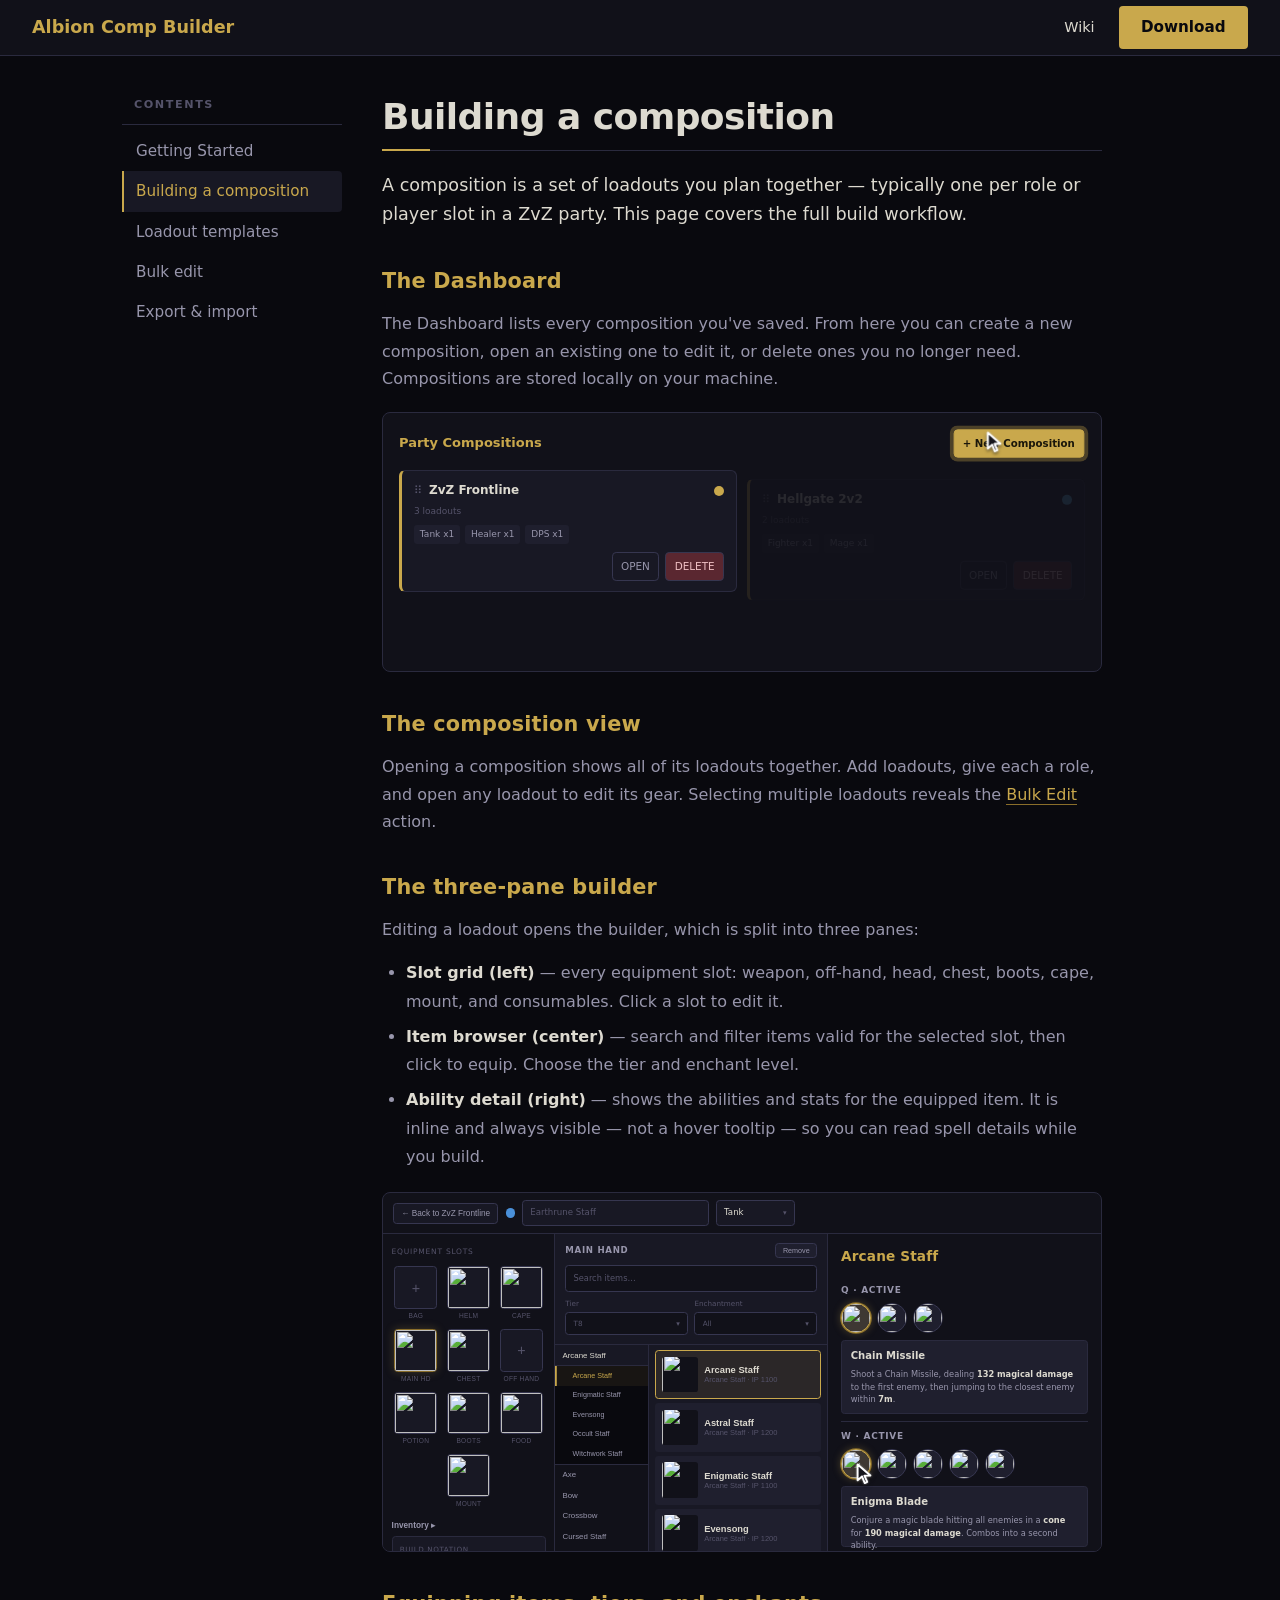
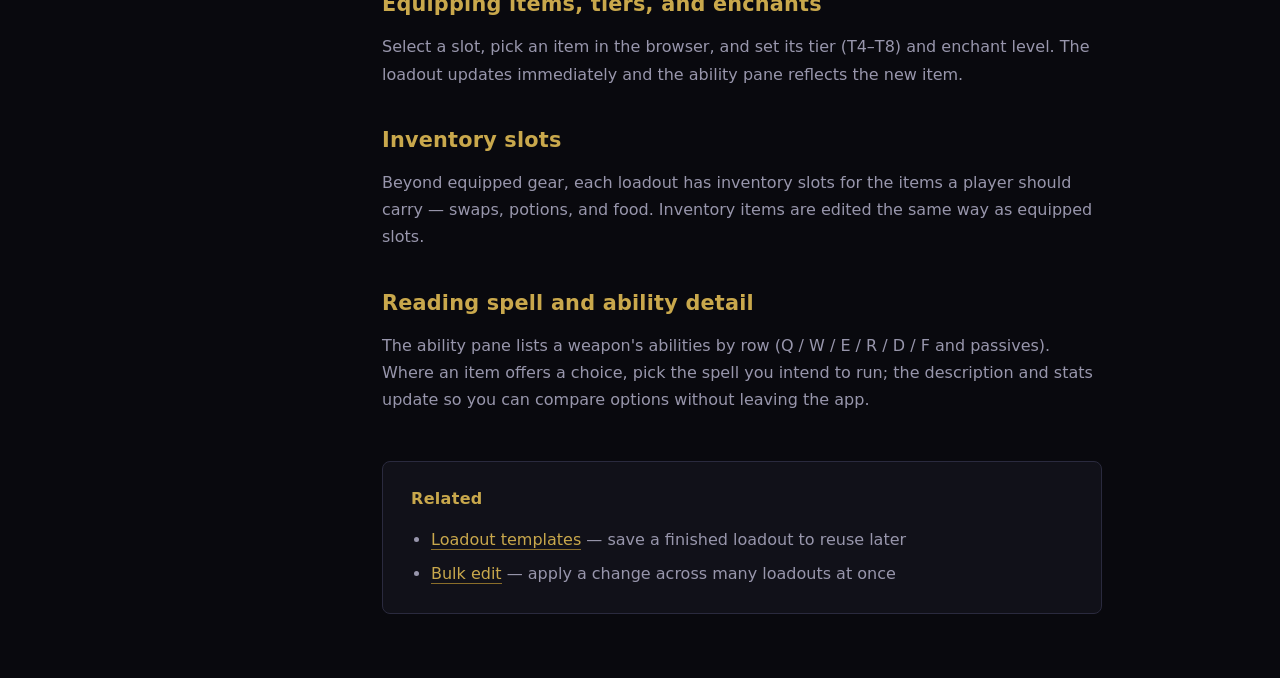
==== wiki/building-a-composition/index.html @ 12b5d6b6 "feat(scenes): migrate dashboard scene to GSAP timeline Replaces the three CSS keyframe animations (s" ====
<!DOCTYPE html>
<html lang="en">
<head>
  <meta charset="UTF-8">
  <meta name="viewport" content="width=device-width, initial-scale=1.0">
  <title>Building a composition — Albion Comp Builder Wiki</title>
  <meta name="description" content="How to build a composition in Albion Comp Builder: the Dashboard, the three-pane loadout builder, slots, the item browser, inventory, and ability detail.">
  <link rel="stylesheet" href="../../assets/css/styles.css">
  <link rel="stylesheet" href="../../assets/css/scenes.css">
  <script>document.documentElement.classList.add('js')</script>
</head>
<body>

  <nav>
    <a href="../../" class="nav-brand">Albion Comp Builder</a>
    <div class="nav-links">
      <a href="../getting-started/" class="nav-wiki-link">Wiki</a>
      <a href="../../#install" class="btn btn-gold">Download</a>
    </div>
  </nav>

  <div class="wiki-body">
    <details class="wiki-sidebar-wrap" open>
      <summary>Wiki contents</summary>
      <nav id="wiki-sidebar" aria-label="Wiki navigation"></nav>
    </details>

    <main class="wiki-content">
      <h1>Building a composition</h1>
      <p>A composition is a set of loadouts you plan together — typically one per role or player slot in a ZvZ party. This page covers the full build workflow.</p>

      <h2>The Dashboard</h2>
      <p>The Dashboard lists every composition you've saved. From here you can create a new composition, open an existing one to edit it, or delete ones you no longer need. Compositions are stored locally on your machine.</p>
      <figure class="demo scene scene--dashboard" data-scene="dashboard" role="img" aria-label="Animated demo: the Party Compositions dashboard, pulsing the New Composition button as a new composition card appears.">
        <div class="scene-stage">
          <div class="sd-head"><span class="sd-title">Party Compositions</span><span class="sc-btn sc-btn--gold sd-new">+ New Composition</span></div>
          <div class="sd-grid">
            <div class="sc-card sd-card">
              <div class="sd-row1"><span class="sd-handle">⠿</span><span class="sd-name">ZvZ Frontline</span><span class="sc-dot sd-cdot"></span></div>
              <div class="sd-sub">3 loadouts</div>
              <div class="sd-chips"><span class="sc-chip">Tank x1</span><span class="sc-chip">Healer x1</span><span class="sc-chip">DPS x1</span></div>
              <div class="sd-actions"><span class="sc-btn">OPEN</span><span class="sc-btn sd-del">DELETE</span></div>
            </div>
            <div class="sc-card sd-card sd-card--new">
              <div class="sd-row1"><span class="sd-handle">⠿</span><span class="sd-name">Hellgate 2v2</span><span class="sc-dot sd-cdot" style="background:#5aaee0"></span></div>
              <div class="sd-sub">2 loadouts</div>
              <div class="sd-chips"><span class="sc-chip">Fighter x1</span><span class="sc-chip">Mage x1</span></div>
              <div class="sd-actions"><span class="sc-btn">OPEN</span><span class="sc-btn sd-del">DELETE</span></div>
            </div>
          </div>
          <div class="sc-cursor"></div>
        </div>
      </figure>

      <h2>The composition view</h2>
      <p>Opening a composition shows all of its loadouts together. Add loadouts, give each a role, and open any loadout to edit its gear. Selecting multiple loadouts reveals the <a href="../bulk-edit/">Bulk Edit</a> action.</p>

      <h2>The three-pane builder</h2>
      <p>Editing a loadout opens the builder, which is split into three panes:</p>
      <ul>
        <li><strong>Slot grid (left)</strong> — every equipment slot: weapon, off-hand, head, chest, boots, cape, mount, and consumables. Click a slot to edit it.</li>
        <li><strong>Item browser (center)</strong> — search and filter items valid for the selected slot, then click to equip. Choose the tier and enchant level.</li>
        <li><strong>Ability detail (right)</strong> — shows the abilities and stats for the equipped item. It is inline and always visible — not a hover tooltip — so you can read spell details while you build.</li>
      </ul>
      <figure class="demo scene scene--builder" role="img" aria-label="Animated demo: the three-pane loadout builder — selecting the main-hand slot, picking the Arcane Staff from the item browser, and switching between its abilities to read each spell's details in the ability panel.">
              <div class="scene-stage">
                <header class="sb-bar">
                  <button class="sb-btn">← Back to ZvZ Frontline</button>
                  <span class="sb-roledot"></span>
                  <span class="sb-name">Earthrune Staff</span>
                  <span class="sb-role">Tank <span class="sb-caret">▾</span></span>
                </header>
                <div class="sb-panes">
                  <aside class="sb-equip">
                    <div class="sb-label">Equipment Slots</div>
                    <div class="sb-grid"><button class="sb-slot"><span class="sb-ic"><span class="sb-empty">+</span></span><span class="sb-sl">Bag</span></button><button class="sb-slot"><span class="sb-ic"><img src="https://render.albiononline.com/v1/item/T8_HEAD_LEATHER_SET3@0.png" alt="" loading="lazy"></span><span class="sb-sl">Helm</span></button><button class="sb-slot"><span class="sb-ic"><img src="https://render.albiononline.com/v1/item/T8_CAPEITEM_MORGANA@0.png" alt="" loading="lazy"></span><span class="sb-sl">Cape</span></button><button class="sb-slot sb-slot-main"><span class="sb-ic"><img class="sb-fill" src="https://render.albiononline.com/v1/item/T8_MAIN_ARCANESTAFF@0.png" alt="" loading="lazy"></span><span class="sb-sl">Main Hd</span></button><button class="sb-slot"><span class="sb-ic"><img src="https://render.albiononline.com/v1/item/T8_ARMOR_PLATE_KEEPER@0.png" alt="" loading="lazy"></span><span class="sb-sl">Chest</span></button><button class="sb-slot"><span class="sb-ic"><span class="sb-empty">+</span></span><span class="sb-sl">Off Hand</span></button><button class="sb-slot"><span class="sb-ic"><img src="https://render.albiononline.com/v1/item/T7_POTION_REVIVE@0.png" alt="" loading="lazy"></span><span class="sb-sl">Potion</span></button><button class="sb-slot"><span class="sb-ic"><img src="https://render.albiononline.com/v1/item/T8_SHOES_CLOTH_SET2@0.png" alt="" loading="lazy"></span><span class="sb-sl">Boots</span></button><button class="sb-slot"><span class="sb-ic"><img src="https://render.albiononline.com/v1/item/T8_MEAL_SANDWICH@1.png" alt="" loading="lazy"></span><span class="sb-sl">Food</span></button><button class="sb-slot"><span class="sb-ic"><img src="https://render.albiononline.com/v1/item/T8_MOUNT_ARMORED_HORSE@0.png" alt="" loading="lazy"></span><span class="sb-sl">Mount</span></button></div>
                    <button class="sb-inv">Inventory ▸</button>
                    <div class="sb-notation"><span>Build Notation</span><strong>Q1·W1·E1-P1</strong></div>
                    <div class="sb-fieldlabel">Notes</div>
                    <div class="sb-notes"></div>
                  </aside>
                  <section class="sb-browser">
                    <header class="sb-bhead">
                      <div class="sb-titlerow"><strong>Main Hand</strong><button class="sb-remove">Remove</button></div>
                      <div class="sb-search">Search items…</div>
                      <div class="sb-te">
                        <div class="sb-tef"><span>Tier</span><span class="sb-sel">T8 <span class="sb-caret">▾</span></span></div>
                        <div class="sb-tef"><span>Enchantment</span><span class="sb-sel">All <span class="sb-caret">▾</span></span></div>
                      </div>
                    </header>
                    <div class="sb-bbody">
                      <div class="sb-cats"><button class="sb-cat sb-cat-ancestor">Arcane Staff</button><div class="sb-cat-children"><button class="sb-cat sb-cat-l2 sb-cat-active">Arcane Staff</button><button class="sb-cat sb-cat-l2">Enigmatic Staff</button><button class="sb-cat sb-cat-l2">Evensong</button><button class="sb-cat sb-cat-l2">Occult Staff</button><button class="sb-cat sb-cat-l2">Witchwork Staff</button></div><button class="sb-cat">Axe</button><button class="sb-cat">Bow</button><button class="sb-cat">Crossbow</button><button class="sb-cat">Cursed Staff</button><button class="sb-cat">Dagger</button><button class="sb-cat">Fire Staff</button><button class="sb-cat">Frost Staff</button><button class="sb-cat">Hammer</button><button class="sb-cat">Holy Staff</button><button class="sb-cat">Mace</button><button class="sb-cat">Nature Staff</button><button class="sb-cat">Quarterstaff</button><button class="sb-cat">Spear</button><button class="sb-cat">Sword</button></div>
                      <div class="sb-items">
                  <button class="sb-item sb-item-pick"><span class="sb-iic"><img src="https://render.albiononline.com/v1/item/T8_MAIN_ARCANESTAFF@0.png" alt="" loading="lazy"></span><span><strong>Arcane Staff</strong><small>Arcane Staff · IP 1100</small></span></button>
                  <button class="sb-item"><span class="sb-iic"><img src="https://render.albiononline.com/v1/item/T8_2H_ARCANESTAFF_CRYSTAL@0.png" alt="" loading="lazy"></span><span><strong>Astral Staff</strong><small>Arcane Staff · IP 1200</small></span></button>
                  <button class="sb-item"><span class="sb-iic"><img src="https://render.albiononline.com/v1/item/T8_2H_ENIGMATICSTAFF@0.png" alt="" loading="lazy"></span><span><strong>Enigmatic Staff</strong><small>Arcane Staff · IP 1100</small></span></button>
                  <button class="sb-item"><span class="sb-iic"><img src="https://render.albiononline.com/v1/item/T8_2H_ARCANE_RINGPAIR_AVALON@0.png" alt="" loading="lazy"></span><span><strong>Evensong</strong><small>Arcane Staff · IP 1200</small></span></button>
                  <button class="sb-item"><span class="sb-iic"><img src="https://render.albiononline.com/v1/item/T8_2H_ARCANESTAFF@0.png" alt="" loading="lazy"></span><span><strong>Great Arcane Staff</strong><small>Arcane Staff · IP 1100</small></span></button>
                  <button class="sb-item"><span class="sb-iic"><img src="https://render.albiononline.com/v1/item/T8_2H_ENIGMATICORB_MORGANA@0.png" alt="" loading="lazy"></span><span><strong>Malevolent Locus</strong><small>Arcane Staff · IP 1175</small></span></button>
                  <button class="sb-item"><span class="sb-iic"><img src="https://render.albiononline.com/v1/item/T8_2H_ARCANESTAFF_HELL@0.png" alt="" loading="lazy"></span><span><strong>Occult Staff</strong><small>Arcane Staff · IP 1150</small></span></button>
                  <button class="sb-item"><span class="sb-iic"><img src="https://render.albiononline.com/v1/item/T8_MAIN_ARCANESTAFF_UNDEAD@0.png" alt="" loading="lazy"></span><span><strong>Witchwork Staff</strong><small>Arcane Staff · IP 1125</small></span></button>
                </div>
              </div>
            </section>
                  <section class="sb-ability">
                    <h2 class="sb-aname">Arcane Staff</h2>
                    <div class="sb-arow">
                      <h3>Q · Active</h3>
                      <div class="sb-spells"><button class="sb-spell sb-spell-pick"><img src="https://render.albiononline.com/v1/spell/ARCANE_CHAIN_MISSILE.png" alt="" loading="lazy"></button><button class="sb-spell"><img src="https://render.albiononline.com/v1/spell/SHIELDFRIENDLY.png" alt="" loading="lazy"></button><button class="sb-spell"><img src="https://render.albiononline.com/v1/spell/MAGICSHOCK.png" alt="" loading="lazy"></button></div>
                      <article class="sb-detail"><h4>Chain Missile</h4><p>Shoot a Chain Missile, dealing <b>132 magical damage</b> to the first enemy, then jumping to the closest enemy within <b>7m</b>.</p></article>
                    </div>
                    <div class="sb-arow">
                      <h3>W · Active</h3>
                      <div class="sb-spells"><button class="sb-spell sb-w0 sb-spell-on"><img src="https://render.albiononline.com/v1/spell/ENIGMA_BLADE.png" alt="" loading="lazy"></button><button class="sb-spell"><img src="https://render.albiononline.com/v1/spell/CLEANSESPEED2.png" alt="" loading="lazy"></button><button class="sb-spell sb-w2"><img src="https://render.albiononline.com/v1/spell/FRAZZLE2.png" alt="" loading="lazy"></button><button class="sb-spell"><img src="https://render.albiononline.com/v1/spell/EMPOWERBEAM.png" alt="" loading="lazy"></button><button class="sb-spell"><img src="https://render.albiononline.com/v1/spell/MIMIC.png" alt="" loading="lazy"></button></div>
                      <div class="sb-wdetail">
                        <article class="sb-detail sb-d-enigma"><h4>Enigma Blade</h4><p>Conjure a magic blade hitting all enemies in a <b>cone</b> for <b>190 magical damage</b>. Combos into a second ability.</p></article>
                        <article class="sb-detail sb-d-frazzle"><h4>Frazzle</h4><p>Fire arcane energy at the target for <b>125 magical damage</b> and reduce its <b>Defense by 30%</b> for <b>4s</b>.</p></article>
                      </div>
                    </div>
                    <div class="sb-arow">
                      <h3>E · Active</h3>
                      <div class="sb-spells"><button class="sb-spell"><img src="https://render.albiononline.com/v1/spell/ARCANEORB2.png" alt="" loading="lazy"></button></div>
                    </div>
                    <div class="sb-arow">
                      <h3>Passive</h3>
                      <div class="sb-spells"><button class="sb-spell"><img src="https://render.albiononline.com/v1/spell/PASSIVE_ATTACKBUFF_ARCANESTAFF.png" alt="" loading="lazy"></button><button class="sb-spell"><img src="https://render.albiononline.com/v1/spell/PASSIVE_ENERGYCHANCE_ARCANESTAFF.png" alt="" loading="lazy"></button><button class="sb-spell"><img src="https://render.albiononline.com/v1/spell/PASSIVE_ARMOR_CASTER_ARCANESTAFF.png" alt="" loading="lazy"></button><button class="sb-spell"><img src="https://render.albiononline.com/v1/spell/PASSIVE_SILENCECHANCE.png" alt="" loading="lazy"></button></div>
                    </div>
                  </section>
                </div>
                <div class="s-cursor"></div>
              </div>
      </figure>

      <h2>Equipping items, tiers, and enchants</h2>
      <p>Select a slot, pick an item in the browser, and set its tier (T4–T8) and enchant level. The loadout updates immediately and the ability pane reflects the new item.</p>

      <h2>Inventory slots</h2>
      <p>Beyond equipped gear, each loadout has inventory slots for the items a player should carry — swaps, potions, and food. Inventory items are edited the same way as equipped slots.</p>

      <h2>Reading spell and ability detail</h2>
      <p>The ability pane lists a weapon's abilities by row (Q / W / E / R / D / F and passives). Where an item offers a choice, pick the spell you intend to run; the description and stats update so you can compare options without leaving the app.</p>

      <div class="wiki-next">
        <h2>Related</h2>
        <ul>
          <li><a href="../loadout-templates/">Loadout templates</a> — save a finished loadout to reuse later</li>
          <li><a href="../bulk-edit/">Bulk edit</a> — apply a change across many loadouts at once</li>
        </ul>
      </div>
    </main>
  </div>

  <script defer src="../../assets/js/vendor/gsap.min.js"></script>
  <script defer src="../../assets/js/scenes.js"></script>
  <script src="../../assets/js/wiki.js"></script>
</body>
</html>
---- assets/css/styles.css ----
*, *::before, *::after {
  box-sizing: border-box;
  margin: 0;
  padding: 0;
}

:root {
  --bg: #09090e;
  --s1: #111119;
  --s2: #181824;
  --s3: #1f1f2e;
  --s4: #272738;
  --border: #2a2a3e;
  --border2: #363650;
  --text: #dddad0;
  --text2: #9896ac;
  --text3: #55536a;
  --gold: #c9a84c;
  --gold2: #8a6e2a;
  --disabled: #55536a;
}

body {
  background: var(--bg);
  color: var(--text);
  font-family: system-ui, -apple-system, BlinkMacSystemFont, 'Segoe UI', sans-serif;
  line-height: 1.6;
}

/* Shared button styles */
.btn {
  display: inline-block;
  padding: 0.6rem 1.4rem;
  border-radius: 4px;
  font-weight: 600;
  font-size: 0.95rem;
  text-decoration: none;
  cursor: pointer;
  transition: opacity 0.15s;
}

.btn:hover {
  opacity: 0.85;
}

.btn-gold {
  background: var(--gold);
  color: #09090e;
}

.btn-full {
  width: 100%;
  text-align: center;
  display: block;
}

/* Nav */
nav {
  position: sticky;
  top: 0;
  z-index: 100;
  background: var(--s1);
  border-bottom: 1px solid var(--border);
  display: flex;
  align-items: center;
  justify-content: space-between;
  padding: 0 2rem;
  height: 56px;
}

.nav-brand {
  font-weight: 700;
  font-size: 1.1rem;
  color: var(--gold);
  text-decoration: none;
}

.nav-links {
  display: flex;
  align-items: center;
  gap: 1.5rem;
}

.nav-wiki {
  color: var(--disabled);
  pointer-events: none;
  cursor: default;
  font-size: 0.9rem;
}

.nav-wiki::after {
  content: " (Coming Soon)";
  font-size: 0.75rem;
}

/* Hero */
#hero {
  text-align: center;
  padding: 5rem 2rem 4rem;
  max-width: 900px;
  margin: 0 auto;
}

#hero h1 {
  font-size: clamp(2rem, 5vw, 3.5rem);
  color: var(--text);
  line-height: 1.15;
  margin-bottom: 1rem;
}

#hero h1 span {
  color: var(--gold);
}

#hero > p {
  color: var(--text2);
  font-size: 1.15rem;
  margin-bottom: 2rem;
  max-width: 600px;
  margin-left: auto;
  margin-right: auto;
}

.hero-ctas {
  display: flex;
  gap: 1rem;
  justify-content: center;
  flex-wrap: wrap;
  margin-bottom: 3rem;
}

/* Pain bridge */
#pain {
  background: var(--s1);
  border-top: 1px solid var(--border);
  border-bottom: 1px solid var(--border);
  padding: 3rem 2rem;
  text-align: center;
}

#pain p {
  max-width: 700px;
  margin: 0 auto;
  color: var(--text2);
  font-size: 1.1rem;
  line-height: 1.8;
}

/* Feature sections */
#features {
  padding: 4rem 2rem;
  max-width: 1100px;
  margin: 0 auto;
}

.feature {
  display: flex;
  align-items: center;
  gap: 3rem;
  padding: 3rem 0;
  border-bottom: 1px solid var(--border);
}

.feature:last-child {
  border-bottom: none;
}

.feature:nth-child(even) {
  flex-direction: row-reverse;
}

.feature-text {
  flex: 1;
  min-width: 260px;
}

.feature-text h2 {
  font-size: 1.6rem;
  color: var(--gold);
  margin-bottom: 0.75rem;
}

.feature-text p {
  color: var(--text2);
  margin-bottom: 1rem;
  line-height: 1.7;
}

.link-disabled {
  color: var(--disabled);
  pointer-events: none;
  cursor: default;
  font-size: 0.9rem;
  text-decoration: none;
}

.link-disabled::after {
  content: " (Coming Soon)";
  font-size: 0.8rem;
}

/* Install section */
#install {
  background: var(--s1);
  border-top: 1px solid var(--border);
  padding: 4rem 2rem;
}

.install-inner {
  max-width: 700px;
  margin: 0 auto;
}

#install h2 {
  font-size: 2rem;
  color: var(--text);
  margin-bottom: 2.5rem;
  text-align: center;
}

.install-platform {
  background: var(--s2);
  border: 1px solid var(--border);
  border-radius: 8px;
  padding: 2rem;
  margin-bottom: 2rem;
}

.install-platform:last-child {
  margin-bottom: 0;
}

.install-platform h3 {
  font-size: 1.2rem;
  color: var(--gold);
  margin-bottom: 1.25rem;
}

.install-platform > p {
  color: var(--text2);
  margin-bottom: 1rem;
  font-size: 0.95rem;
}

.install-platform ol {
  color: var(--text);
  padding-left: 1.5rem;
  margin-bottom: 1.5rem;
  line-height: 1.9;
}

.install-platform ol li strong {
  color: var(--text);
}

.code-block {
  background: var(--bg);
  border: 1px solid var(--border);
  border-radius: 4px;
  padding: 0.75rem 1rem;
  font-family: 'SF Mono', 'Consolas', 'Courier New', monospace;
  font-size: 0.9rem;
  color: var(--text);
  margin-bottom: 1.5rem;
  overflow-x: auto;
  white-space: nowrap;
}

/* Footer */
footer {
  background: var(--s1);
  border-top: 1px solid var(--border);
  padding: 2rem;
  text-align: center;
}

footer a {
  color: var(--gold);
  text-decoration: none;
  font-size: 0.95rem;
}

footer a:hover {
  text-decoration: underline;
}

footer p {
  color: var(--text3);
  font-size: 0.85rem;
  margin-top: 0.5rem;
}

/* Responsive */
@media (max-width: 700px) {
  nav {
    padding: 0 1rem;
  }

  #hero {
    padding: 3rem 1.25rem 2.5rem;
  }

  .hero-ctas {
    flex-direction: column;
    align-items: center;
  }

  .hero-ctas .btn {
    width: 100%;
    max-width: 300px;
    text-align: center;
  }

  #features {
    padding: 2rem 1.25rem;
  }

  .feature,
  .feature:nth-child(even) {
    flex-direction: column;
    gap: 1.5rem;
  }

  .demo--feature {
    width: 100%;
    min-width: unset;
  }

  #install {
    padding: 2.5rem 1.25rem;
  }

  .install-platform {
    padding: 1.5rem;
  }
}

/* ===== Wiki ===== */
.nav-wiki-link {
  color: var(--text);
  text-decoration: none;
  font-size: 0.9rem;
}

.nav-wiki-link:hover {
  color: var(--gold);
}

.link-learn {
  color: var(--gold);
  text-decoration: none;
  font-size: 0.9rem;
}

.link-learn:hover {
  text-decoration: underline;
}

.wiki-body {
  display: flex;
  gap: 2.5rem;
  max-width: 1100px;
  margin: 0 auto;
  padding: 2.5rem 2rem 4rem;
  align-items: flex-start;
}

.wiki-sidebar-wrap {
  flex: 0 0 220px;
  position: sticky;
  top: 72px;
}

.wiki-sidebar-wrap > summary {
  display: none; /* desktop: no disclosure toggle, sidebar always shown */
}

/* Flatten the <nav> box: wrapped in <details>, a <nav> child triggers a
   Chromium sizing quirk that collapses the disclosure height on mobile, so
   the open list overflows and overlaps the page. display:contents lets the
   <ul> size the <details> directly while keeping the nav landmark. */
.wiki-sidebar-wrap nav {
  display: contents;
}

.wiki-nav-list {
  list-style: none;
}

.wiki-nav-list::before {
  content: "Contents";
  display: block;
  font-size: 0.7rem;
  font-weight: 600;
  text-transform: uppercase;
  letter-spacing: 0.14em;
  color: var(--text3);
  padding: 0 0.75rem 0.6rem;
  margin-bottom: 0.4rem;
  border-bottom: 1px solid var(--border);
}

.wiki-nav-link {
  display: block;
  padding: 0.5rem 0.75rem;
  border-left: 2px solid transparent;
  border-radius: 0 4px 4px 0;
  color: var(--text2);
  text-decoration: none;
  font-size: 0.95rem;
}

.wiki-nav-link:hover {
  color: var(--text);
  background: var(--s2);
}

.wiki-nav-link.is-active {
  color: var(--gold);
  background: var(--s2);
  border-left-color: var(--gold);
}

.wiki-content {
  flex: 1;
  min-width: 0;
  max-width: 720px; /* readable measure (~70ch) under the left sidebar */
}

.wiki-content h1 {
  font-size: 2.25rem;
  color: var(--text);
  letter-spacing: -0.015em;
  line-height: 1.15;
  padding-bottom: 0.8rem;
  margin-bottom: 1.25rem;
  border-bottom: 1px solid var(--border);
  position: relative;
}

/* short gold accent overlapping the h1 rule */
.wiki-content h1::after {
  content: "";
  position: absolute;
  left: 0;
  bottom: -1px;
  width: 3rem;
  height: 2px;
  background: var(--gold);
}

/* lead paragraph: the intro line right after the page title */
.wiki-content h1 + p {
  font-size: 1.1rem;
  color: var(--text);
  line-height: 1.65;
  margin-bottom: 1.75rem;
}

.wiki-content h2 {
  font-size: 1.3rem;
  color: var(--gold);
  letter-spacing: 0.01em;
  margin: 2.25rem 0 0.75rem;
}

.wiki-content p {
  color: var(--text2);
  margin-bottom: 1rem;
  line-height: 1.7;
}

.wiki-content ol,
.wiki-content ul {
  color: var(--text2);
  margin: 0 0 1rem 1.5rem;
  line-height: 1.8;
}

.wiki-content li {
  margin-bottom: 0.35rem;
}

.wiki-content strong {
  color: var(--text);
}

/* in-prose links: gold with a dim-gold underline that brightens on hover */
.wiki-content a {
  color: var(--gold);
  text-decoration: none;
  border-bottom: 1px solid var(--gold2);
  transition: border-color 0.15s ease, color 0.15s ease;
}

.wiki-content a:hover {
  border-bottom-color: var(--gold);
}

/* inline code chip */
.wiki-content code {
  font-family: 'SF Mono', 'Consolas', 'Courier New', monospace;
  font-size: 0.85em;
  color: var(--text);
  background: var(--s3);
  border: 1px solid var(--border2);
  border-radius: 4px;
  padding: 0.1em 0.4em;
}

/* related / next-up block as a distinct callout card */
.wiki-next {
  margin-top: 3rem;
  padding: 1.5rem 1.75rem;
  background: var(--s1);
  border: 1px solid var(--border);
  border-radius: 8px;
}

.wiki-next h2 {
  font-size: 1rem;
  letter-spacing: 0.02em;
  margin: 0 0 0.85rem;
}

.wiki-next ul {
  margin: 0 0 0 1.25rem;
}

.wiki-next li:last-child {
  margin-bottom: 0;
}

@media (max-width: 700px) {
  .wiki-body {
    flex-direction: column;
    gap: 1rem;
    padding: 1.5rem 1.25rem 3rem;
  }

  .wiki-content {
    max-width: none;
  }

  .wiki-sidebar-wrap {
    position: static;
    flex: none;
    width: 100%;
    background: var(--s1);
    border: 1px solid var(--border);
    border-radius: 8px;
    padding: 0.5rem 1rem;
  }

  .wiki-sidebar-wrap > summary {
    display: block;
    cursor: pointer;
    color: var(--gold);
    font-weight: 600;
    padding: 0.5rem 0;
  }

  /* the summary already labels the collapsed nav on mobile */
  .wiki-nav-list::before {
    display: none;
  }
}
---- assets/css/scenes.css ----
/* ===== Demo scenes ===================================================== */
/* Auto-playing CSS mockups that replace the old static screenshot slots.
   Animations run with zero JS (baseline); scenes.js only pauses off-screen
   scenes when JS is present (html.js gate). prefers-reduced-motion freezes
   each scene on its base frame. No binary assets. */

.demo {
  position: relative;
  overflow: hidden;
  border: 1px solid var(--border);
  border-radius: 8px;
  background: var(--s1);
}
.wiki-content .demo { height: 260px; margin: 1.25rem 0 2rem; }
.demo--hero { height: 400px; margin-top: 1.5rem; }
.demo--feature { height: 280px; flex: 1; min-width: 260px; }

.scene-stage {
  position: absolute;
  inset: 0;
  padding: 16px;
  font-size: 11px;
  color: var(--text2);
  user-select: none;
}

/* ===== sc-* element primitives ========================================
   Shared looks for every scene. Scenes add LAYOUT (position, grid, size
   overrides) but never re-declare these base looks. Sizes are in em so the
   stage font-size (px or cqw) scales each scene uniformly. */
.sc-cursor {
  position: absolute; width: 1.64em; height: 2.36em;
  background: url("data:image/svg+xml,<svg xmlns='http://www.w3.org/2000/svg' viewBox='0 0 20 28'><path d='M2 2 L2 22 L7.5 17 L11 25.5 L14 24 L10.5 16 L18 16 Z' fill='%2316161c' stroke='%23ffffff' stroke-width='2.4' stroke-linejoin='round'/></svg>") center/contain no-repeat;
  filter: drop-shadow(0 0 1px rgba(255,255,255,0.55)) drop-shadow(0 2px 2px rgba(0,0,0,0.5));
  transform-origin: 10% 7%; z-index: 9; pointer-events: none;
}
.sc-card { position: relative; background: var(--s2); border: 1px solid var(--border); border-radius: 0.55em; display: flex; flex-direction: column; overflow: hidden; }
.sc-card--selected { border-color: var(--gold); box-shadow: 0 0 0 0.18em rgba(201,168,76,0.45); }
.sc-head { display: flex; align-items: center; gap: 0.7em; background: var(--s3); border-bottom: 1px solid var(--border); padding: 0.7em 0.85em; }
.sc-title { color: var(--text); font-weight: 700; font-size: 1.1em; white-space: nowrap; overflow: hidden; text-overflow: ellipsis; }
.sc-chip { display: inline-block; padding: 0.25em 0.65em; border-radius: 0.35em; background: var(--s3); color: var(--text2); font-size: 0.82em; }
.sc-btn { display: inline-block; border: 1px solid var(--border2); border-radius: 0.4em; background: var(--s2); color: var(--text2); font-size: 0.95em; padding: 0.5em 0.8em; }
.sc-btn--gold { background: var(--gold); color: #1a160a; font-weight: 700; border-color: var(--gold); }
.sc-btn--danger { border-color: #7a3036; background: rgba(224,85,85,0.12); color: #e05555; }
.sc-btn--ghost { border: 0; background: none; color: var(--text2); }
.sc-dot { width: 0.95em; height: 0.95em; border-radius: 50%; display: inline-block; flex: none; }
.sc-slot { border: 1px solid var(--border2); border-radius: 0.4em; background: var(--s2); aspect-ratio: 1; display: flex; align-items: center; justify-content: center; overflow: hidden; }
.sc-slot--empty { border-style: dashed; background: transparent; }
.sc-slot img { width: 100%; height: 100%; object-fit: contain; display: block; }
.sc-overlay { position: absolute; inset: 0; display: flex; align-items: center; justify-content: center; background: rgba(8,8,12,0.66); z-index: 8; }
.sc-modal { background: var(--s2); border: 1px solid var(--border2); border-radius: 0.6em; padding: 1.6em 1.75em; box-shadow: 0 1.5em 3.6em rgba(0,0,0,0.55); }
.sc-menu { position: absolute; z-index: 6; padding: 0.35em; border: 1px solid var(--border2); border-radius: 0.45em; background: var(--s1); box-shadow: 0 0.9em 2em rgba(0,0,0,0.5); }
.sc-menu-item { display: flex; align-items: center; gap: 0.65em; border-radius: 0.3em; color: var(--text); font-size: 0.98em; font-weight: 600; padding: 0.7em 0.8em; white-space: nowrap; }
.sc-menu-item--danger { color: #e05555; }
.sc-spinner { width: 0.95em; height: 0.95em; border: 0.2em solid rgba(224,201,127,0.25); border-top-color: #e0c97f; border-radius: 50%; flex: none; }

/* Shared primitives ---------------------------------------------------- */
.s-cursor {
  position: absolute;
  width: 18px;
  height: 26px;
  /* macOS-style pointer: slim black arrow with a real white stroke (an SVG
     stroke gives a crisp, even outline that a chained drop-shadow can't). */
  background: url("data:image/svg+xml,<svg xmlns='http://www.w3.org/2000/svg' viewBox='0 0 20 28'><path d='M2 2 L2 22 L7.5 17 L11 25.5 L14 24 L10.5 16 L18 16 Z' fill='%2316161c' stroke='%23ffffff' stroke-width='2.4' stroke-linejoin='round'/></svg>") center/contain no-repeat;
  filter: drop-shadow(0 0 1px rgba(255, 255, 255, 0.55)) drop-shadow(0 2px 2px rgba(0, 0, 0, 0.5));
  transform-origin: 10% 7%;    /* press scales from the pointer tip */
  z-index: 9;
  pointer-events: none;
}
.s-card {
  position: relative;
  background: var(--s2);
  border: 1px solid var(--border);
  border-left: 3px solid var(--gold);
  border-radius: 6px;
  padding: 10px 12px;
}
.s-chip {
  display: inline-block;
  padding: 2px 7px;
  border-radius: 4px;
  background: var(--s3);
  color: var(--text2);
  font-size: 9px;
}
.s-btn {
  display: inline-block;
  padding: 4px 9px;
  border-radius: 4px;
  font-size: 9px;
  letter-spacing: 0.03em;
  background: var(--s3);
  color: var(--text);
}
.s-btn--gold { background: var(--gold); color: #1a160a; font-weight: 700; }
.s-dot { width: 7px; height: 7px; border-radius: 50%; display: inline-block; }
.s-slot {
  border: 1px solid var(--border2);
  border-radius: 4px;
  background: var(--s2);
  aspect-ratio: 1;
}
.s-slot--filled { border-style: solid; }
.s-slot--active { border: 1px dashed var(--gold); box-shadow: 0 0 0 2px rgba(201,168,76,0.18); }

/* JS-only perf gate: pause scenes that are off-screen. With no JS the
   html.js prefix never matches, so animations always run (PE baseline). */
html.js .demo:not(.is-onscreen) .scene-stage,
html.js .demo:not(.is-onscreen) .scene-stage * { animation-play-state: paused !important; }

@media (prefers-reduced-motion: reduce) {
  .scene-stage, .scene-stage * { animation: none !important; }
}

/* Scene: Dashboard ----------------------------------------------------- */
.scene--dashboard .sd-head {
  display: flex; align-items: center; justify-content: space-between; margin-bottom: 12px;
}
.scene--dashboard .sd-title { color: var(--gold); font-weight: 700; font-size: 13px; }
/* sd-pulse is reused by later scenes (bulkgrid Apply, templates Save). */
@keyframes sd-pulse {
  0%, 100% { box-shadow: 0 0 0 0 rgba(201,168,76,0); }
  50% { box-shadow: 0 0 0 4px rgba(201,168,76,0.22); }
}
.scene--dashboard .sd-grid { display: grid; grid-template-columns: repeat(2, 1fr); gap: 10px; }
/* Cursor rest position; motion is handled by the GSAP timeline. */
.scene--dashboard .sc-cursor { left: 42%; top: 66%; }
.scene--dashboard .sd-card { border-left: 3px solid var(--gold); padding: 10px 12px; }
.scene--dashboard .sd-card .sd-row1 { display: flex; align-items: center; gap: 6px; }
.scene--dashboard .sd-handle { color: var(--text3); letter-spacing: 1px; }
.scene--dashboard .sd-name { color: var(--text); font-weight: 700; font-size: 12px; }
.scene--dashboard .sd-cdot { margin-left: auto; background: var(--gold); }
.scene--dashboard .sd-sub { color: var(--text3); font-size: 9px; margin: 4px 0 6px; }
.scene--dashboard .sd-chips { display: flex; gap: 5px; margin-bottom: 8px; }
.scene--dashboard .sd-actions { display: flex; gap: 6px; justify-content: flex-end; }
.scene--dashboard .sd-del { background: #5a2730; color: #f0c0c4; }
/* selection variant (bulk-edit): faithful loadout cards (header + mini slot-icon
   grid + notation, matching the app's .loadout-card) selected one then the other. */
.wiki-content .demo.scene--dashboard-select { height: 300px; }   /* taller so the full card fits */
.scene--dashboard-select .sd-grid { align-items: start; }
.scene--dashboard-select .sd-new { animation: sds-enable 5.5s ease-in-out infinite; }
@keyframes sds-enable {            /* Bulk Edit button enables once both are selected */
  0%, 54% { opacity: 0.5; }
  60%, 100% { opacity: 1; }
}
.scene--dashboard-select .lc-card {
  background: var(--s2); border: 1px solid var(--border); border-radius: 5px;
  display: flex; flex-direction: column; overflow: hidden;
}
.scene--dashboard-select .lc-head {
  display: flex; align-items: center; gap: 6px;
  background: var(--s3); border-bottom: 1px solid var(--border); padding: 6px 8px;
}
.scene--dashboard-select .lc-handle { color: var(--text3); letter-spacing: 1px; font-size: 10px; }
.scene--dashboard-select .lc-dot { width: 8px; height: 8px; border-radius: 50%; flex: none; }
.scene--dashboard-select .lc-name { color: var(--text); font-weight: 700; font-size: 11px; }
.scene--dashboard-select .lc-slots {
  display: grid; grid-template-columns: repeat(3, 34px); gap: 4px;
  justify-content: center; padding: 9px 9px 3px;
}
.scene--dashboard-select .lc-slots span {
  width: 34px; height: 34px; border: 1px solid var(--border2); border-radius: 4px; background: var(--s1);
  display: flex; align-items: center; justify-content: center; overflow: hidden;
}
.scene--dashboard-select .lc-slots img { width: 100%; height: 100%; object-fit: contain; display: block; }
.scene--dashboard-select .lc-slots .lc-add { color: var(--text3); font-size: 14px; border-style: dashed; }
.scene--dashboard-select .lc-slots .mount { grid-column: 2; }   /* mount centered, last row */
.scene--dashboard-select .lc-note { color: var(--gold); font-weight: 700; font-size: 10px; padding: 3px 9px 8px; }
.scene--dashboard-select .lc-card--a { animation: sds-sel 5.5s ease-in-out infinite; }
.scene--dashboard-select .lc-card--b { animation: sds-sel-b 5.5s ease-in-out infinite; }
@keyframes sds-sel {
  0%, 22% { box-shadow: none; border-color: var(--border); }
  26%, 94% { box-shadow: 0 0 0 2px rgba(201,168,76,0.5); border-color: var(--gold); }
  100% { box-shadow: none; border-color: var(--border); }
}
@keyframes sds-sel-b {
  0%, 50% { box-shadow: none; border-color: var(--border); }
  54%, 94% { box-shadow: 0 0 0 2px rgba(201,168,76,0.5); border-color: var(--gold); }
  100% { box-shadow: none; border-color: var(--border); }
}
/* Cursor clicks card A (~22%), then card B (~50%). */
.scene--dashboard-select .s-cursor { left: 22%; top: 86%; animation: sds-cursor 5.5s ease-in-out infinite; }
@keyframes sds-cursor {
  0%, 5% { left: 22%; top: 86%; transform: scale(1); }
  18% { left: 26%; top: 52%; transform: scale(1); }
  22% { left: 26%; top: 52%; transform: scale(0.78); }
  26% { left: 26%; top: 52%; transform: scale(1); }
  46% { left: 70%; top: 52%; transform: scale(1); }
  50% { left: 70%; top: 52%; transform: scale(0.78); }
  54% { left: 70%; top: 52%; transform: scale(1); }
  100% { left: 70%; top: 52%; transform: scale(1); }
}


/* Scene: Builder (faithful three-pane) --------------------------------- */
/* One fixed-proportion canvas. The .demo box is a query container and every
   internal size is in cqw (1cqw = 1% of the demo's width), so the whole
   builder scales uniformly to whatever width each slot (hero / feature / wiki)
   gives it — identical fidelity everywhere, and ONE cursor path (% are
   container-relative). aspect-ratio derives the height from the width. */
.demo.scene--builder { container-type: inline-size; aspect-ratio: 2 / 1; height: auto; }
.scene--builder .scene-stage { padding: 0; display: flex; flex-direction: column; font-size: 1.3cqw; text-align: left; }

/* Toolbar: Back button + role dot + name input + role select */
.scene--builder .sb-bar { display: flex; align-items: center; gap: 1cqw; padding: 1cqw 1.4cqw; border-bottom: 1px solid var(--border); flex: none; }
.scene--builder .sb-btn { border: 1px solid var(--border2); border-radius: 0.5cqw; background: var(--s2); color: var(--text2); padding: 0.7cqw 1cqw; font-size: 1.15cqw; }
.scene--builder .sb-roledot { width: 1.3cqw; height: 1.3cqw; border-radius: 50%; background: #4a90d9; flex: none; }
.scene--builder .sb-name { flex: 1; max-width: 26cqw; border: 1px solid var(--border2); border-radius: 0.5cqw; background: var(--s2); color: var(--text3); padding: 0.7cqw 1cqw; font-size: 1.2cqw; }
.scene--builder .sb-role { display: flex; align-items: center; justify-content: space-between; gap: 0.8cqw; min-width: 11cqw; border: 1px solid var(--border2); border-radius: 0.5cqw; background: var(--s2); color: var(--text); padding: 0.7cqw 1cqw; font-size: 1.2cqw; }
.scene--builder .sb-caret { color: var(--text3); font-size: 1cqw; flex: none; }

/* Panes */
.scene--builder .sb-panes { flex: 1; display: flex; min-height: 0; }

/* Equipment pane */
.scene--builder .sb-equip { flex: 0 0 24cqw; background: var(--s1); border-right: 1px solid var(--border); padding: 1.6cqw 1.2cqw; overflow: hidden; }
.scene--builder .sb-label { color: var(--text3); font-size: 1.05cqw; letter-spacing: 0.1em; text-transform: uppercase; margin-bottom: 0.8cqw; }
.scene--builder .sb-grid { display: grid; grid-template-columns: repeat(3, 1fr); gap: 0.6cqw; }
.scene--builder .sb-slot { display: flex; flex-direction: column; align-items: center; gap: 0.4cqw; padding: 0.4cqw; background: transparent; border: 0; min-width: 0; }
.scene--builder .sb-slot:nth-child(10) { grid-column: 2; }   /* mount centered, last row */
.scene--builder .sb-ic { width: 100%; aspect-ratio: 1; border: 1px solid var(--border2); border-radius: 0.5cqw; background: var(--s2); display: flex; align-items: center; justify-content: center; overflow: hidden; position: relative; }
.scene--builder .sb-ic img { width: 100%; height: 100%; object-fit: contain; }
.scene--builder .sb-empty { color: var(--text3); font-size: 2cqw; }
.scene--builder .sb-sl { color: var(--text3); font-size: 0.92cqw; letter-spacing: 0.04em; text-transform: uppercase; white-space: nowrap; }
.scene--builder .sb-inv { display: block; width: 100%; text-align: left; background: none; border: 0; color: var(--text2); font-weight: 600; font-size: 1.15cqw; padding: 0.8cqw 0; margin-top: 0.6cqw; }
.scene--builder .sb-notation { background: var(--s2); border: 1px solid var(--border); border-radius: 0.5cqw; padding: 1cqw; display: flex; flex-direction: column; gap: 0.5cqw; }
.scene--builder .sb-notation span { color: var(--text3); font-size: 1cqw; letter-spacing: 0.08em; text-transform: uppercase; }
.scene--builder .sb-notation strong { color: var(--gold); font-size: 1.25cqw; }
.scene--builder .sb-fieldlabel { color: var(--text3); font-size: 1.05cqw; margin: 1.2cqw 0 0.5cqw; }
.scene--builder .sb-notes { height: 4cqw; border: 1px solid var(--border2); border-radius: 0.5cqw; background: var(--s2); }

/* Item browser */
.scene--builder .sb-browser { flex: 0 0 38cqw; background: var(--s2); border-right: 1px solid var(--border); display: flex; flex-direction: column; min-width: 0; }
.scene--builder .sb-bhead { border-bottom: 1px solid var(--border); padding: 1.2cqw 1.4cqw; display: flex; flex-direction: column; gap: 0.9cqw; }
.scene--builder .sb-titlerow { display: flex; align-items: center; justify-content: space-between; }
.scene--builder .sb-titlerow strong { color: var(--text2); font-size: 1.2cqw; letter-spacing: 0.08em; text-transform: uppercase; }
.scene--builder .sb-remove { border: 1px solid var(--border2); border-radius: 0.5cqw; background: var(--s3); color: var(--text2); font-size: 1cqw; padding: 0.4cqw 0.9cqw; }
.scene--builder .sb-search { border: 1px solid var(--border2); border-radius: 0.5cqw; background: var(--s1); color: var(--text3); padding: 0.8cqw 1cqw; font-size: 1.15cqw; }
.scene--builder .sb-te { display: flex; gap: 0.9cqw; }
.scene--builder .sb-tef { flex: 1; display: flex; flex-direction: column; gap: 0.3cqw; min-width: 0; }
.scene--builder .sb-tef > span { color: var(--text3); font-size: 1cqw; }
.scene--builder .sb-sel { display: flex; align-items: center; justify-content: space-between; gap: 0.6cqw; border: 1px solid var(--border2); border-radius: 0.5cqw; background: var(--s1); color: var(--text); padding: 0.7cqw 1cqw; font-size: 1.15cqw; }
.scene--builder .sb-bbody { flex: 1; display: flex; min-height: 0; }
.scene--builder .sb-cats { flex: 0 0 13cqw; background: var(--s1); border-right: 1px solid var(--border); overflow: hidden; }
.scene--builder .sb-cat { display: block; width: 100%; text-align: left; background: none; border: 0; color: var(--text2); font-size: 1.1cqw; padding: 0.8cqw 1cqw; white-space: nowrap; overflow: hidden; text-overflow: ellipsis; }
.scene--builder .sb-cat-active { background: rgba(201,168,76,0.08); box-shadow: inset 0.25cqw 0 0 var(--gold); color: var(--gold); }
.scene--builder .sb-cat-ancestor { background: var(--s2); color: var(--text); }
.scene--builder .sb-cat-children { background: var(--bg); border-top: 1px solid var(--border); border-bottom: 1px solid var(--border); }
.scene--builder .sb-cat-l2 { padding-left: 2.4cqw; font-size: 1cqw; }
.scene--builder .sb-items { flex: 1; min-width: 0; padding: 0.7cqw 0.9cqw; overflow: hidden; display: flex; flex-direction: column; gap: 0.5cqw; }
.scene--builder .sb-item { display: flex; align-items: center; gap: 0.9cqw; background: var(--s3); border: 1px solid transparent; border-radius: 0.5cqw; padding: 0.8cqw; text-align: left; width: 100%; }
.scene--builder .sb-iic { width: 5cqw; height: 5cqw; flex: none; border-radius: 0.4cqw; background: var(--s1); overflow: hidden; display: flex; align-items: center; justify-content: center; }
.scene--builder .sb-iic img { width: 118%; height: 118%; object-fit: contain; }
.scene--builder .sb-item strong { display: block; color: var(--text); font-size: 1.3cqw; }
.scene--builder .sb-item small { display: block; color: var(--text3); font-size: 1.05cqw; }

/* Ability pane (real Arcane Staff spells; icons from /v1/spell/<uniqueName>) */
.scene--builder .sb-ability { flex: 1; background: var(--s1); padding: 1.6cqw 1.8cqw; overflow: hidden; min-width: 0; }
.scene--builder .sb-aname { color: var(--gold); font-size: 1.9cqw; margin: 0 0 1.2cqw; font-weight: 700; }
.scene--builder .sb-arow { border-bottom: 1px solid var(--border); padding: 1cqw 0; }
.scene--builder .sb-arow h3 { color: var(--text2); font-size: 1.25cqw; letter-spacing: 0.08em; text-transform: uppercase; margin: 0 0 0.8cqw; }
.scene--builder .sb-spells { display: flex; gap: 0.8cqw; margin-bottom: 0.9cqw; }
.scene--builder .sb-spell { width: 4.2cqw; height: 4.2cqw; border-radius: 50%; border: 0.22cqw solid var(--border2); background: var(--s3); overflow: hidden; padding: 0; flex: none; }
.scene--builder .sb-spell img { width: 100%; height: 100%; object-fit: cover; display: block; }
.scene--builder .sb-detail { background: var(--s3); border: 1px solid var(--border); border-radius: 0.5cqw; padding: 1cqw 1.2cqw; }
.scene--builder .sb-detail h4 { margin: 0 0 0.6cqw; color: var(--text); font-size: 1.4cqw; }
.scene--builder .sb-detail p { margin: 0; color: var(--text2); font-size: 1.15cqw; line-height: 1.5; }
.scene--builder .sb-detail b { color: var(--text); }
/* Lit spell-option (selected). sb-spell-on = static; sb-spell-pick animates on. */
.scene--builder .sb-spell-on { border-color: var(--gold); background: color-mix(in srgb, var(--gold) 18%, var(--s3)); box-shadow: 0 0 0 0.12cqw var(--gold2), 0 0 1.2cqw rgba(201,168,76,0.35); }
/* W row keeps two stacked detail cards (cross-faded in the choreography). */
.scene--builder .sb-wdetail { position: relative; height: 8.5cqw; }
.scene--builder .sb-wdetail .sb-detail { position: absolute; inset: 0; }
.scene--builder .sb-d-enigma { opacity: 1; }
.scene--builder .sb-d-frazzle { opacity: 0; }

/* Choreography (~9s): press main-hand slot -> press Arcane Staff row -> slot
   fills + Q's Chain Missile selected -> click W's Frazzle then Enigma, the W
   detail snapping between them (shows ability details are live for every slot,
   no game needed). Base (non-animated) states are the COMPLETED look, so the
   scene still reads under prefers-reduced-motion. */
.scene--builder .sb-slot-main .sb-ic { border: 1px solid var(--gold2); box-shadow: 0 0 1.4cqw rgba(201,168,76,0.25); animation: sb-slotactive 9s ease-in-out infinite; }
@keyframes sb-slotactive {
  0%, 9% { border-color: var(--border2); box-shadow: none; }
  12%, 26% { border: 1px dashed var(--gold); box-shadow: 0 0 0 0.3cqw rgba(201,168,76,0.18); }
  30%, 100% { border-color: var(--gold2); box-shadow: 0 0 1.4cqw rgba(201,168,76,0.25); }
}
.scene--builder .sb-fill { opacity: 1; animation: sb-fill 9s ease-in-out infinite; }
@keyframes sb-fill {
  0%, 28% { opacity: 0; transform: scale(0.6); }
  32%, 100% { opacity: 1; transform: scale(1); }
}
.scene--builder .sb-item-pick { border-color: var(--gold); background: rgba(201,168,76,0.1); animation: sb-itempick 9s ease-in-out infinite; }
@keyframes sb-itempick {
  0%, 26% { border-color: transparent; background: var(--s3); }
  30%, 100% { border-color: var(--gold); background: rgba(201,168,76,0.1); }
}
/* Q's Chain Missile: auto-selected (lit) once the item is equipped. */
.scene--builder .sb-spell-pick { border-color: var(--gold); background: color-mix(in srgb, var(--gold) 18%, var(--s3)); box-shadow: 0 0 0 0.12cqw var(--gold2), 0 0 1.2cqw rgba(201,168,76,0.35); animation: sb-spellpick 9s ease-in-out infinite; }
@keyframes sb-spellpick {
  0%, 29% { border-color: var(--border2); box-shadow: none; background: var(--s3); }
  33%, 100% { border-color: var(--gold); box-shadow: 0 0 0 0.12cqw var(--gold2), 0 0 1.2cqw rgba(201,168,76,0.35); background: color-mix(in srgb, var(--gold) 18%, var(--s3)); }
}
/* W spell switch: Enigma (w0) lit -> click Frazzle (w2) -> click back to Enigma.
   Fast snaps (~2%) at the press frames, like a real click. */
.scene--builder .sb-w0 { animation: sb-w0 9s ease-in-out infinite; }
@keyframes sb-w0 {
  0%, 44% { border-color: var(--gold); background: color-mix(in srgb, var(--gold) 18%, var(--s3)); box-shadow: 0 0 0 0.12cqw var(--gold2), 0 0 1.2cqw rgba(201,168,76,0.35); }
  46%, 66% { border-color: var(--border2); background: var(--s3); box-shadow: none; }
  68%, 100% { border-color: var(--gold); background: color-mix(in srgb, var(--gold) 18%, var(--s3)); box-shadow: 0 0 0 0.12cqw var(--gold2), 0 0 1.2cqw rgba(201,168,76,0.35); }
}
.scene--builder .sb-w2 { animation: sb-w2 9s ease-in-out infinite; }
@keyframes sb-w2 {
  0%, 44% { border-color: var(--border2); background: var(--s3); box-shadow: none; }
  46%, 66% { border-color: var(--gold); background: color-mix(in srgb, var(--gold) 18%, var(--s3)); box-shadow: 0 0 0 0.12cqw var(--gold2), 0 0 1.2cqw rgba(201,168,76,0.35); }
  68%, 100% { border-color: var(--border2); background: var(--s3); box-shadow: none; }
}
.scene--builder .sb-d-enigma { animation: sb-d-enigma 9s ease-in-out infinite; }
@keyframes sb-d-enigma { 0%, 44% { opacity: 1; } 46%, 66% { opacity: 0; } 68%, 100% { opacity: 1; } }
.scene--builder .sb-d-frazzle { animation: sb-d-frazzle 9s ease-in-out infinite; }
@keyframes sb-d-frazzle { 0%, 44% { opacity: 0; } 46%, 66% { opacity: 1; } 68%, 100% { opacity: 0; } }

/* Cursor — one path; container-relative % + cqw size so it scales with the UI.
   Targets (main-hand slot / Arcane row / W Frazzle / W Enigma) come from a
   single measurement of the canvas. */
.scene--builder .s-cursor { width: max(15px, 2.2cqw); height: max(21px, 3.1cqw); left: 65.9%; top: 75.4%; animation: sb-cursor 9s ease-in-out infinite; }
@keyframes sb-cursor {
  0%, 5% { left: 45%; top: 86%; transform: scale(1); }      /* idle */
  9% { left: 4.7%; top: 44%; transform: scale(1); }         /* arrive: main-hand slot */
  12% { left: 4.7%; top: 44%; transform: scale(0.78); }     /* press */
  15% { left: 4.7%; top: 44%; transform: scale(1); }
  24% { left: 42%; top: 51%; transform: scale(1); }         /* arrive: Arcane Staff row */
  27% { left: 42%; top: 51%; transform: scale(0.78); }      /* press */
  30% { left: 42%; top: 51%; transform: scale(1); }
  40% { left: 75.8%; top: 75.4%; transform: scale(1); }     /* arrive: W Frazzle */
  43% { left: 75.8%; top: 75.4%; transform: scale(0.78); }  /* press */
  46% { left: 75.8%; top: 75.4%; transform: scale(1); }
  62% { left: 65.9%; top: 75.4%; transform: scale(1); }     /* arrive: W Enigma */
  65% { left: 65.9%; top: 75.4%; transform: scale(0.78); }  /* press */
  68% { left: 65.9%; top: 75.4%; transform: scale(1); }
  100% { left: 65.9%; top: 75.4%; transform: scale(1); }
}

/* hero variant: nothing extra — cqw already scales everything to the box. */
/* game-info variant: lightly dim equip/browser and ring the ability pane so the
   eye lands on the real spell data (the feature's selling point). */
.scene--builder-game .sb-equip, .scene--builder-game .sb-browser { opacity: 0.6; }
.scene--builder-game .sb-ability { box-shadow: inset 0 0 0 0.15cqw rgba(201,168,76,0.3); }

/* Scene: BulkEdit (faithful three-pane bulk editor) -------------------- */
/* Parallel to scene--builder: same cqw canvas technique (1cqw = 1% of demo
   width) and one cursor keyframe, but its own be-* selectors and content so the
   builder's sb-* keyframes never bind here. Equipment pane is the focal point;
   browser + ability panes are dimmed. Base (non-animated) states are the
   COMPLETED look, so the scene reads under prefers-reduced-motion. */
.demo.scene--bulkedit { container-type: inline-size; aspect-ratio: 1.7 / 1; height: auto; }
/* Slightly larger base font than the builder: this scene has less crammed
   content, and the orange "Mixed" / hint text must stay legible. */
.scene--bulkedit .scene-stage { padding: 0; display: flex; flex-direction: column; font-size: 1.45cqw; text-align: left; }
/* Camera wrapper: holds the whole UI + the cursor, so the cursor zooms with the
   content. The cinematic "camera" pans/zooms this layer (transform), revealing a
   close-up of the Main Hand click, a medium shot of picking the weapon, and a
   final full-screen view. transform-origin 0 0 keeps the translate math simple. */
.scene--bulkedit .be-camera { position: relative; flex: 1; display: flex; flex-direction: column; min-height: 0; transform-origin: 0 0; }

/* Toolbar: Back + segmented control + count (pushed right) + pulsing Apply. */
.scene--bulkedit .be-bar { display: flex; align-items: center; gap: 1cqw; padding: 1cqw 1.4cqw; border-bottom: 1px solid var(--border); flex: none; }
.scene--bulkedit .be-btn { border: 1px solid var(--border2); border-radius: 0.5cqw; background: var(--s2); color: var(--text2); padding: 0.7cqw 1cqw; font-size: 1.2cqw; }
.scene--bulkedit .be-seg { display: inline-flex; border: 1px solid var(--border); border-radius: 0.5cqw; overflow: hidden; background: var(--s2); }
.scene--bulkedit .be-seg span { padding: 0.6cqw 1cqw; font-size: 1.15cqw; color: var(--text2); letter-spacing: 0.02em; }
.scene--bulkedit .be-seg .on { background: var(--gold); color: #1a160a; font-weight: 700; }
.scene--bulkedit .be-count { color: var(--text3); font-size: 1.2cqw; margin-left: auto; }
.scene--bulkedit .be-apply { border: 0; border-radius: 0.5cqw; background: var(--gold); color: #1a160a; font-weight: 700; font-size: 1.2cqw; padding: 0.7cqw 1.2cqw; animation: sd-pulse 5s ease-in-out infinite; }

/* Panes */
.scene--bulkedit .be-panes { flex: 1; display: flex; min-height: 0; }

/* Equipment pane — THE FOCAL POINT (full strength). A touch wider than the
   builder's 24cqw so the shared-state grid and labels stay readable. */
.scene--bulkedit .be-equip { flex: 0 0 27cqw; background: var(--s1); border-right: 1px solid var(--border); padding: 1.6cqw 1.2cqw; overflow: hidden; }
.scene--bulkedit .be-label { color: var(--text3); font-size: 1.2cqw; letter-spacing: 0.1em; text-transform: uppercase; margin-bottom: 0.9cqw; }
.scene--bulkedit .be-grid { display: grid; grid-template-columns: repeat(3, 1fr); gap: 0.6cqw; }
.scene--bulkedit .be-slot { display: flex; flex-direction: column; align-items: center; gap: 0.4cqw; padding: 0.4cqw; background: transparent; border: 0; min-width: 0; }
.scene--bulkedit .be-slot:nth-child(10) { grid-column: 2; }   /* mount centered, last row */
.scene--bulkedit .be-ic { width: 100%; aspect-ratio: 1; border: 1px solid var(--border2); border-radius: 0.5cqw; background: var(--s2); display: flex; align-items: center; justify-content: center; overflow: hidden; position: relative; }
.scene--bulkedit .be-ic img { width: 100%; height: 100%; object-fit: contain; }
.scene--bulkedit .be-empty { color: var(--text3); font-size: 2cqw; }
.scene--bulkedit .be-sl { color: var(--text3); font-size: 1.05cqw; letter-spacing: 0.04em; text-transform: uppercase; white-space: nowrap; }
/* Per-slot shared-state badges — STATIC (survive prefers-reduced-motion). */
.scene--bulkedit .be-ic--unanimous { border-color: #4ec87a; }
.scene--bulkedit .be-ic--mixed { border-color: #e08840; }
.scene--bulkedit .be-sl--mixed { color: #e08840; font-weight: 700; font-size: 1.2cqw; }
.scene--bulkedit .be-inv { display: block; width: 100%; text-align: left; background: none; border: 0; color: var(--text2); font-weight: 600; font-size: 1.2cqw; padding: 0.8cqw 0; margin-top: 0.6cqw; }
/* Bulk-slot-actions: neutral "Leave unchanged" + danger "Clear for all". */
.scene--bulkedit .be-actions { display: flex; gap: 0.8cqw; margin-top: 0.4cqw; }
.scene--bulkedit .be-act { flex: 1; border: 1px solid var(--border2); border-radius: 0.5cqw; background: var(--s2); color: var(--text2); font-size: 1.1cqw; padding: 0.7cqw 0.6cqw; }
.scene--bulkedit .be-act--danger { border-color: #7a3036; background: rgba(224,85,85,0.12); color: #e05555; }

/* Item browser — context, DIMMED. */
.scene--bulkedit .be-browser { flex: 0 0 38cqw; background: var(--s2); border-right: 1px solid var(--border); display: flex; flex-direction: column; min-width: 0; opacity: 0.6; }
.scene--bulkedit .be-bhead { border-bottom: 1px solid var(--border); padding: 1.2cqw 1.4cqw; display: flex; flex-direction: column; gap: 0.9cqw; }
.scene--bulkedit .be-titlerow { display: flex; align-items: center; justify-content: space-between; }
.scene--bulkedit .be-titlerow strong { color: var(--text2); font-size: 1.2cqw; letter-spacing: 0.08em; text-transform: uppercase; }
.scene--bulkedit .be-remove { border: 1px solid var(--border2); border-radius: 0.5cqw; background: var(--s3); color: var(--text2); font-size: 1cqw; padding: 0.4cqw 0.9cqw; }
.scene--bulkedit .be-search { border: 1px solid var(--border2); border-radius: 0.5cqw; background: var(--s1); color: var(--text3); padding: 0.8cqw 1cqw; font-size: 1.15cqw; }
.scene--bulkedit .be-te { display: flex; gap: 0.9cqw; }
.scene--bulkedit .be-tef { flex: 1; display: flex; flex-direction: column; gap: 0.3cqw; min-width: 0; }
.scene--bulkedit .be-tef > span { color: var(--text3); font-size: 1cqw; }
.scene--bulkedit .be-sel { display: flex; align-items: center; justify-content: space-between; gap: 0.6cqw; border: 1px solid var(--border2); border-radius: 0.5cqw; background: var(--s1); color: var(--text); padding: 0.7cqw 1cqw; font-size: 1.15cqw; }
.scene--bulkedit .be-caret { color: var(--text3); font-size: 1cqw; flex: none; }
.scene--bulkedit .be-bbody { flex: 1; display: flex; min-height: 0; }
.scene--bulkedit .be-cats { flex: 0 0 13cqw; background: var(--s1); border-right: 1px solid var(--border); overflow: hidden; }
.scene--bulkedit .be-cat { display: block; width: 100%; text-align: left; background: none; border: 0; color: var(--text2); font-size: 1.1cqw; padding: 0.8cqw 1cqw; white-space: nowrap; overflow: hidden; text-overflow: ellipsis; }
.scene--bulkedit .be-cat-active { background: rgba(201,168,76,0.08); box-shadow: inset 0.25cqw 0 0 var(--gold); color: var(--gold); }
.scene--bulkedit .be-cat-ancestor { background: var(--s2); color: var(--text); }
.scene--bulkedit .be-cat-children { background: var(--bg); border-top: 1px solid var(--border); border-bottom: 1px solid var(--border); }
.scene--bulkedit .be-cat-l2 { padding-left: 2.4cqw; font-size: 1cqw; }
.scene--bulkedit .be-items { flex: 1; min-width: 0; padding: 0.7cqw 0.9cqw; overflow: hidden; display: flex; flex-direction: column; gap: 0.5cqw; }
.scene--bulkedit .be-item { display: flex; align-items: center; gap: 0.9cqw; background: var(--s3); border: 1px solid transparent; border-radius: 0.5cqw; padding: 0.8cqw; text-align: left; width: 100%; }
.scene--bulkedit .be-iic { width: 5cqw; height: 5cqw; flex: none; border-radius: 0.4cqw; background: var(--s1); overflow: hidden; display: flex; align-items: center; justify-content: center; }
.scene--bulkedit .be-iic img { width: 118%; height: 118%; object-fit: contain; }
.scene--bulkedit .be-item strong { display: block; color: var(--text); font-size: 1.3cqw; }
.scene--bulkedit .be-item small { display: block; color: var(--text3); font-size: 1.05cqw; }

/* Ability pane — context, DIMMED. */
.scene--bulkedit .be-ability { flex: 1; background: var(--s1); padding: 1.6cqw 1.8cqw; overflow: hidden; min-width: 0; opacity: 0.6; }
.scene--bulkedit .be-aname { color: var(--gold); font-size: 1.9cqw; margin: 0 0 1.2cqw; font-weight: 700; }
.scene--bulkedit .be-arow { border-bottom: 1px solid var(--border); padding: 1cqw 0; }
.scene--bulkedit .be-arow h3 { color: var(--text2); font-size: 1.25cqw; letter-spacing: 0.08em; text-transform: uppercase; margin: 0 0 0.8cqw; }
.scene--bulkedit .be-spells { display: flex; gap: 0.8cqw; margin-bottom: 0.9cqw; }
.scene--bulkedit .be-spell { width: 4.2cqw; height: 4.2cqw; border-radius: 50%; border: 0.22cqw solid var(--border2); background: var(--s3); overflow: hidden; padding: 0; flex: none; }
.scene--bulkedit .be-spell img { width: 100%; height: 100%; object-fit: cover; display: block; }
.scene--bulkedit .be-spell-on { border-color: var(--gold); background: color-mix(in srgb, var(--gold) 18%, var(--s3)); box-shadow: 0 0 0 0.12cqw var(--gold2), 0 0 1.2cqw rgba(201,168,76,0.35); }
.scene--bulkedit .be-detail { background: var(--s3); border: 1px solid var(--border); border-radius: 0.5cqw; padding: 1cqw 1.2cqw; }
.scene--bulkedit .be-detail h4 { margin: 0 0 0.6cqw; color: var(--text); font-size: 1.4cqw; }
.scene--bulkedit .be-detail p { margin: 0; color: var(--text2); font-size: 1.15cqw; line-height: 1.5; }
.scene--bulkedit .be-detail b { color: var(--text); }
/* W row mixed hint — mirrors production ability-mixed-hint; must stay readable
   even through the pane dim, so size it generously. */
.scene--bulkedit .be-mixhint { color: #e08840; font-size: 1.3cqw; font-weight: 600; line-height: 1.4; }

/* ---- Cinematic choreography (one shared 10s timeline) ----------------------
   A "camera" (the .be-camera wrapper) zooms/pans while the Main Hand slot goes
   from Mixed -> set -> Unanimous:
     beat 1 (0-8%)    full screen, Main Hd is Mixed (orange)
     beat 2 (8-24%)   zoom IN to a close-up; cursor presses the Main Hd slot
     beat 3 (24-42%)  zoom OUT to a medium shot; cursor moves to the Arcane Staff
                      row and presses it -> the slot is SET
     beat 4 (42-58%)  hold; the slot now reads Unanimous (green + icon)
     beat 5 (58-100%) zoom OUT to full screen, at rest
   EVERY animated element's BASE (non-animated) state is its COMPLETED look, so
   under prefers-reduced-motion (animation:none) the scene rests on the finished
   frame: full screen, Main Hd Unanimous (green border, Arcane Staff icon, gold
   active ring), the target item highlighted. The static Mixed example lives on
   the Chest slot, so "Reading the shared state" still teaches Mixed at rest. */

/* Camera: transforms computed for transform-origin 0 0 — to centre a point
   (Px,Py)% at scale S: translate(50 - S*Px, 50 - S*Py)% scale(S).
   Close-up centres the Main Hd slot (5.1,41.6) @2.0; medium centres ~ (28.75,45)
   @1.4 so both the slot and the Arcane Staff row stay in frame. */
.scene--bulkedit .be-camera { animation: be-camera 10s ease-in-out infinite; }
@keyframes be-camera {
  0%, 8%    { transform: translate(0, 0) scale(1); }
  20%, 24%  { transform: translate(39.8%, -33.2%) scale(2.0); }   /* close-up: Main Hd */
  36%, 58%  { transform: translate(9.8%, -13%) scale(1.4); }      /* medium: slot + item row */
  72%, 100% { transform: translate(0, 0) scale(1); }              /* full screen */
}

/* Main Hand slot: base = Unanimous (completed). Animations REVEAL the Mixed
   start and flip to set at ~40% (the moment the Arcane Staff row is pressed). */
/* Base border = green (completed/Unanimous). The border-color animation is
   declared on the higher-specificity `.be-slot-main .be-ic` rule below, ALONGSIDE
   the ring animation — `animation` is a single property, so if it lived here it
   would be overridden by that rule and never run (border would stay green). */
.scene--bulkedit .be-mh-ic { border-color: #4ec87a; }
@keyframes be-mh-border { 0%, 38% { border-color: #e08840; } 42%, 100% { border-color: #4ec87a; } }
.scene--bulkedit .be-mh-img { opacity: 1; animation: be-mh-fill 10s ease-in-out infinite; }
@keyframes be-mh-fill { 0%, 38% { opacity: 0; transform: scale(0.6); } 42%, 100% { opacity: 1; transform: scale(1); } }
/* Mixed phase = an EMPTY orange-bordered cell with a "Mixed" label below,
   IDENTICAL to the static Chest slot (be-ic--mixed + be-sl--mixed). The icon
   cell is just empty (be-mh-img is faded out above); the label cross-fades
   "Mixed" -> "Main Hd" at the set frame. Base = "Main Hd" shown (completed). */
.scene--bulkedit .be-mh-labels { position: relative; display: flex; justify-content: center; }
.scene--bulkedit .be-mh-label-set { opacity: 1; animation: be-mh-labelset 10s ease-in-out infinite; }
@keyframes be-mh-labelset { 0%, 38% { opacity: 0; } 42%, 100% { opacity: 1; } }
.scene--bulkedit .be-mh-label-mixed { position: absolute; left: 0; right: 0; text-align: center; opacity: 0; animation: be-mh-labelmixed 10s ease-in-out infinite; }
@keyframes be-mh-labelmixed { 0%, 38% { opacity: 1; } 42%, 100% { opacity: 0; } }
/* Active gold ring: lands with the beat-2 press (~22%), then persists. Additive
   (outline + glow) over the slot border. Base = ring shown (completed). */
.scene--bulkedit .be-slot-main .be-ic { outline: 1px dashed var(--gold); outline-offset: 0.2cqw; box-shadow: 0 0 0 0.3cqw rgba(201,168,76,0.18), 0 0 1.2cqw rgba(201,168,76,0.3); animation: be-slotactive 10s ease-in-out infinite, be-mh-border 10s ease-in-out infinite; }
@keyframes be-slotactive {
  0%, 19% { outline-color: transparent; box-shadow: none; }
  22%, 100% { outline-color: var(--gold); box-shadow: 0 0 0 0.3cqw rgba(201,168,76,0.18), 0 0 1.2cqw rgba(201,168,76,0.3); }
}
/* Target item row: highlighted once picked (~40%); base = highlighted. */
.scene--bulkedit .be-item-target { border-color: var(--gold); background: rgba(201,168,76,0.1); animation: be-itempick 10s ease-in-out infinite; }
@keyframes be-itempick { 0%, 38% { border-color: transparent; background: var(--s3); } 42%, 100% { border-color: var(--gold); background: rgba(201,168,76,0.1); } }

/* Cursor: lives inside .be-camera so it zooms with the content. Two presses —
   the Main Hd slot (~22%) and the Arcane Staff row (~40%) — then rests on the
   set slot. Positions are camera-space %; tip offsets tuned to land on target. */
.scene--bulkedit .s-cursor { width: max(15px, 2.2cqw); height: max(21px, 3.1cqw); left: 5.2%; top: 38%; animation: be-cursor 10s ease-in-out infinite; }
@keyframes be-cursor {
  0%, 6% { left: 30%; top: 88%; transform: scale(1); }   /* idle */
  16% { left: 5.2%; top: 38%; transform: scale(1); }      /* arrive: Main Hd slot */
  22% { left: 5.2%; top: 38%; transform: scale(0.78); }   /* press slot */
  25% { left: 5.2%; top: 38%; transform: scale(1); }
  34% { left: 52%; top: 40%; transform: scale(1); }       /* arrive: Arcane Staff row */
  40% { left: 52%; top: 40%; transform: scale(0.78); }    /* press item -> set */
  43% { left: 52%; top: 40%; transform: scale(1); }
  58% { left: 52%; top: 40%; transform: scale(1); }
  72% { left: 5.2%; top: 38%; transform: scale(1); }      /* drift back to the set slot */
  100% { left: 5.2%; top: 38%; transform: scale(1); }
}

/* Scene: Templates ----------------------------------------------------- */
/* Faithful recreations of the real flows: the Save-as-Template DISCOVERY PATH
   (composition-view -> a loadout-card's ⋯ menu -> "Save as Template" -> the
   Save-as-Loadout-Template modal) and the Template PICKER (real selectable
   loadout cards + a quantity-control cart). Both are cqw single-canvases
   (1cqw = 1% of demo width) so one design + one cursor path scales to every
   width slot. Role colors are the REAL ROLE_COLORS from src/domain/loadouts.ts
   (Tank #4a90d9, Healer #4ec87a, DPS #e05555). Every animated element's BASE
   (non-animated) state = its COMPLETED look, so the scene rests correctly under
   prefers-reduced-motion (animation:none). */

/* Shared faithful loadout card (mirrors .loadout-card: header + 3-col
   mini-slot-grid + notation). Sized in cqw; used by the picker grid AND the
   save-scene composition. */
.scene--templates .lc-card { background: var(--s2); border: 1px solid var(--border); border-radius: 0.6cqw; display: flex; flex-direction: column; overflow: hidden; }
.scene--templates .lc-head { display: flex; align-items: center; gap: 0.9cqw; background: var(--s3); border-bottom: 1px solid var(--border); padding: 0.9cqw 1.1cqw; }
.scene--templates .lc-dot { width: 1.3cqw; height: 1.3cqw; border-radius: 50%; flex: none; }
.scene--templates .lc-title { flex: 1; color: var(--text); font-weight: 700; font-size: 1.55cqw; white-space: nowrap; overflow: hidden; text-overflow: ellipsis; }
.scene--templates .lc-btn { border: 1px solid var(--border2); border-radius: 0.5cqw; background: var(--s2); color: var(--text2); font-size: 1.15cqw; padding: 0.35cqw 0.8cqw; flex: none; }
.scene--templates .lc-more { padding: 0.1cqw 0.6cqw; font-size: 1.6cqw; line-height: 1; }
.scene--templates .lc-grid { display: grid; grid-template-columns: repeat(3, 1fr); gap: 0.5cqw; padding: 1cqw 1cqw 0.4cqw; }
.scene--templates .lc-slot { aspect-ratio: 1; border: 1px solid var(--border2); border-radius: 0.5cqw; background: var(--s1); overflow: hidden; display: flex; align-items: center; justify-content: center; }
.scene--templates .lc-slot img { width: 100%; height: 100%; object-fit: contain; display: block; }
.scene--templates .lc-slot--empty { border-style: dashed; background: transparent; }
.scene--templates .lc-slot--spacer { border: 0; background: none; }
.scene--templates .lc-notation { color: var(--gold); font-weight: 700; font-size: 1.25cqw; padding: 0.5cqw 1.1cqw 1cqw; margin-top: auto; word-break: break-word; }
.scene--templates .ts-caret { color: var(--text3); }

/* === Picker (scene--templates-pick): faithful TemplatePicker === */
.demo.scene--templates-pick { container-type: inline-size; aspect-ratio: 1.72 / 1; height: auto; }
.scene--templates-pick .scene-stage { padding: 0; display: flex; flex-direction: column; font-size: 1.4cqw; text-align: left; }
.scene--templates-pick .tp-head { background: var(--s1); border-bottom: 1px solid var(--border); display: flex; align-items: baseline; gap: 1.2cqw; padding: 1.3cqw 1.8cqw; flex: none; }
.scene--templates-pick .tp-title { color: var(--gold); font-weight: 700; font-size: 2cqw; }
.scene--templates-pick .tp-body { flex: 1; display: grid; grid-template-columns: 15cqw 1fr 27cqw; min-height: 0; }
/* filter column (mirrors .template-picker-filters) */
.scene--templates-pick .tp-filters { background: var(--s1); border-right: 1px solid var(--border); display: flex; flex-direction: column; gap: 0.8cqw; padding: 1.3cqw; }
.scene--templates-pick .tp-filter { border: 1px solid var(--border2); border-radius: 0.5cqw; background: var(--s2); color: var(--text2); font-size: 1.2cqw; padding: 0.7cqw 0.9cqw; }
.scene--templates-pick .tp-filter.on { background: var(--gold); color: #1a160a; font-weight: 700; border-color: var(--gold); }
/* card grid — focal, full faithful selectable cards (mirrors .template-picker-grid) */
.scene--templates-pick .tp-grid { display: grid; grid-template-columns: repeat(2, 1fr); gap: 1.3cqw; padding: 1.3cqw; align-content: start; min-width: 0; }
/* selected cart with quantity-control (mirrors .template-picker-cart) */
.scene--templates-pick .tp-cart { background: var(--s1); border-left: 1px solid var(--border); display: flex; flex-direction: column; gap: 1cqw; padding: 1.3cqw; min-width: 0; }
.scene--templates-pick .tp-cart h3 { color: var(--gold); font-weight: 700; font-size: 1.7cqw; margin: 0; }
.scene--templates-pick .tp-cart-row { background: var(--s2); border: 1px solid var(--border); border-radius: 0.5cqw; display: flex; flex-direction: column; gap: 0.9cqw; padding: 1cqw; }
.scene--templates-pick .tp-cart-rowhead { display: flex; align-items: center; justify-content: space-between; gap: 0.8cqw; }
.scene--templates-pick .tp-cart-rowhead strong { color: var(--text); font-weight: 700; font-size: 1.45cqw; white-space: nowrap; overflow: hidden; text-overflow: ellipsis; }
.scene--templates-pick .tp-remove { border: 1px solid var(--border2); border-radius: 0.5cqw; background: var(--s3); color: var(--text2); font-size: 1.05cqw; padding: 0.4cqw 0.8cqw; flex: none; }
.scene--templates-pick .tp-qc { display: grid; grid-template-columns: 4.4cqw 1fr 4.4cqw; gap: 0.8cqw; align-items: center; }
.scene--templates-pick .tp-step { border: 1px solid var(--border2); border-radius: 0.5cqw; background: var(--s3); color: var(--text); font-size: 1.6cqw; line-height: 1; padding: 0.4cqw 0; text-align: center; }
.scene--templates-pick .tp-qval { background: var(--s3); border: 1px solid var(--border2); border-radius: 0.5cqw; color: var(--text); text-align: center; font-size: 1.3cqw; padding: 0.5cqw 0; }
.scene--templates-pick .tp-add { margin-top: auto; border: 0; border-radius: 0.5cqw; background: var(--gold); color: #1a160a; font-weight: 700; font-size: 1.4cqw; padding: 0.9cqw; text-align: center; }

/* Choreography (~5.2s): cursor presses the Main Tank card -> it gets the real
   .loadout-card-selected look (gold border + ring + gold-tinted header) -> a
   Main Tank row flies into Selected (with its quantity-control) and the Add
   button brightens from disabled. Base = COMPLETED, so reduced-motion rests on
   the finished frame. */
.scene--templates-pick .tp-pick { border-color: var(--gold); box-shadow: 0 0 0 0.18cqw rgba(201,168,76,0.45); animation: tp-pickring 5.2s ease-in-out infinite; }
@keyframes tp-pickring {
  0%, 44% { border-color: var(--border); box-shadow: none; }
  52%, 100% { border-color: var(--gold); box-shadow: 0 0 0 0.18cqw rgba(201,168,76,0.45); }
}
.scene--templates-pick .tp-pick .lc-head { background: rgba(201,168,76,0.16); animation: tp-headtint 5.2s ease-in-out infinite; }
@keyframes tp-headtint { 0%, 44% { background: var(--s3); } 52%, 100% { background: rgba(201,168,76,0.16); } }
.scene--templates-pick .tp-cart-fly { opacity: 1; animation: tp-cartin 5.2s ease-in-out infinite; }
@keyframes tp-cartin { 0%, 48% { opacity: 0; transform: translateX(2cqw); } 60%, 100% { opacity: 1; transform: translateX(0); } }
.scene--templates-pick .tp-add { animation: tp-addon 5.2s ease-in-out infinite; }
@keyframes tp-addon { 0%, 50% { opacity: 0.4; } 60%, 100% { opacity: 1; } }
/* cursor presses the first (Main Tank) card ~50%; target measured on-canvas */
.scene--templates-pick .s-cursor { width: max(15px, 2.2cqw); height: max(21px, 3.1cqw); left: 29.9%; top: 49.4%; animation: tp-cursor 5.2s ease-in-out infinite; }
@keyframes tp-cursor {
  0%, 6% { left: 62%; top: 92%; transform: scale(1); }
  44% { left: 29.9%; top: 49.4%; transform: scale(1); }
  50% { left: 29.9%; top: 49.4%; transform: scale(0.78); }
  56% { left: 29.9%; top: 49.4%; transform: scale(1); }
  100% { left: 29.9%; top: 49.4%; transform: scale(1); }
}

/* === Save flow (scene--templates-save): cinematic discovery path === */
/* A camera (.ts-camera, transform-origin 0 0) zooms into the focal card for the
   ⋯-menu interaction, then zooms back to full frame as the modal + backdrop fade
   in. The cursor lives INSIDE the camera so it zooms with content and every
   target is measured in un-zoomed (scale-1) camera space. */
.demo.scene--templates-save { container-type: inline-size; aspect-ratio: 1.9 / 1; height: auto; }
.scene--templates-save .scene-stage { padding: 0; font-size: 1.4cqw; text-align: left; }
.scene--templates-save .ts-camera { position: absolute; inset: 0; transform-origin: 0 0; }
/* composition loadout grid (the "context"; the composition toolbar is omitted
   so the scene needn't faithfully reproduce it). */
.scene--templates-save .ts-comp { position: absolute; inset: 0; display: flex; flex-direction: column; background: var(--bg); }
.scene--templates-save .ts-row { flex: 1; display: grid; grid-template-columns: repeat(3, 1fr); gap: 1.6cqw; padding: 2.2cqw 1.8cqw; align-content: start; min-height: 0; }
.scene--templates-save .ts-cardwrap { position: relative; }
/* grip handle (mirrors .drag-handle ⠿ on composition loadout cards) */
.scene--templates-save .lc-grip { color: var(--text2); font-size: 1.9cqw; line-height: 1; flex: none; }
/* ⋯ overflow menu (mirrors .loadout-card-menu / .dropdown-menu) */
.scene--templates-save .ts-menu { position: absolute; right: 0.6cqw; top: 4.6cqw; z-index: 5; min-width: 17cqw; padding: 0.5cqw; border: 1px solid var(--border2); border-radius: 0.6cqw; background: var(--s1); box-shadow: 0 1.2cqw 2.8cqw rgba(0,0,0,0.5); }
.scene--templates-save .ts-mi { border-radius: 0.4cqw; color: var(--text); font-size: 1.35cqw; font-weight: 600; padding: 0.9cqw 1.1cqw; }
.scene--templates-save .ts-mi--danger { color: #e05555; }
/* modal overlay (mirrors Modal + SaveLoadoutAsTemplateModal) */
.scene--templates-save .ts-overlay { position: absolute; inset: 0; display: flex; align-items: center; justify-content: center; background: rgba(8,8,12,0.66); z-index: 8; }
.scene--templates-save .ts-modal { width: 62cqw; background: var(--s2); border: 1px solid var(--border2); border-radius: 0.8cqw; padding: 2.2cqw 2.4cqw; box-shadow: 0 2cqw 5cqw rgba(0,0,0,0.55); }
.scene--templates-save .ts-mtitle { color: var(--gold); font-weight: 700; font-size: 2.1cqw; margin-bottom: 0.8cqw; }
.scene--templates-save .ts-msub { color: var(--text2); font-size: 1.35cqw; line-height: 1.45; margin-bottom: 1.6cqw; }
.scene--templates-save .ts-flabel { color: var(--text3); font-size: 1.15cqw; font-weight: 700; letter-spacing: 0.08em; text-transform: uppercase; margin-bottom: 0.6cqw; }
.scene--templates-save .ts-field { border: 1px solid var(--border2); border-radius: 0.5cqw; padding: 0.9cqw 1.1cqw; color: var(--text); font-size: 1.5cqw; background: var(--s1); margin-bottom: 1.4cqw; }
.scene--templates-save .ts-field--select { display: flex; align-items: center; justify-content: space-between; }
.scene--templates-save .ts-actions { display: flex; gap: 1cqw; justify-content: flex-end; margin-top: 0.2cqw; }
.scene--templates-save .ts-cancel { border: 1px solid var(--border2); border-radius: 0.5cqw; background: var(--s3); color: var(--text); font-size: 1.4cqw; padding: 0.9cqw 1.4cqw; }
.scene--templates-save .ts-savebtn { border: 0; border-radius: 0.5cqw; background: var(--gold); color: #1a160a; font-weight: 700; font-size: 1.4cqw; padding: 0.9cqw 1.6cqw; }

/* ---- Choreography (one shared 11s timeline) ----
   beat 1 (0-8%)    full composition view (name + role cards)
   beat 2 (8-26%)   zoom into the focal (Main Tank) card
   beat 3 (26-50%)  cursor presses ⋯ -> menu opens; presses "Save as Template"
   beat 4 (50-62%)  camera returns to scale 1; modal + backdrop fade in once at
                    full frame (reveal starts AFTER the zoom-out completes)
   beat 5 (62-100%) cursor presses "Save Template" on the modal
   Base (reduced-motion) = camera scale 1, menu hidden, modal shown, cursor on
   Save Template. */
.scene--templates-save .ts-camera { animation: ts-camera 11s ease-in-out infinite; }
@keyframes ts-camera {
  0%, 8% { transform: translate(0, 0) scale(1); }
  22%, 50% { transform: translate(7.5%, 5.8%) scale(1.7); }  /* zoom: focal card + its ⋯ menu */
  60%, 100% { transform: translate(0, 0) scale(1); }        /* full frame */
}
.scene--templates-save .ts-menu { opacity: 0; animation: ts-menu 11s ease-in-out infinite; }
@keyframes ts-menu { 0%, 30% { opacity: 0; } 34%, 52% { opacity: 1; } 56%, 100% { opacity: 0; } }
.scene--templates-save .ts-mi-save { animation: ts-mion 11s ease-in-out infinite; }
@keyframes ts-mion { 0%, 44% { background: transparent; color: var(--text); } 47%, 53% { background: rgba(201,168,76,0.12); color: var(--gold); } 56%, 100% { background: transparent; color: var(--text); } }
.scene--templates-save .ts-overlay { opacity: 1; animation: ts-overlay 11s ease-in-out infinite; }
@keyframes ts-overlay { 0%, 60% { opacity: 0; } 66%, 100% { opacity: 1; } }
.scene--templates-save .ts-savebtn { animation: ts-savepulse 11s ease-in-out infinite; }
@keyframes ts-savepulse { 0%, 72% { box-shadow: 0 0 0 0 rgba(201,168,76,0); transform: none; } 78% { box-shadow: 0 0 0 0.4cqw rgba(201,168,76,0.4); transform: scale(0.97); } 84%, 100% { box-shadow: 0 0 0 0 rgba(201,168,76,0); transform: none; } }
/* cursor (inside camera, camera-space %). presses ⋯ (30.1,9.1), then Save as
   Template (23.7,18.4), then Save Template on the modal (71.5,74.9) — all
   measured on-canvas at scale 1. */
.scene--templates-save .s-cursor { width: max(13px, 1.8cqw); height: max(18px, 2.5cqw); left: 71.5%; top: 74.9%; animation: ts-cursor 11s ease-in-out infinite; }
@keyframes ts-cursor {
  0%, 6% { left: 42%; top: 72%; transform: scale(1); }         /* idle */
  24% { left: 30.1%; top: 9.1%; transform: scale(1); }         /* arrive: ⋯ */
  30% { left: 30.1%; top: 9.1%; transform: scale(0.78); }      /* press ⋯ -> menu opens */
  35% { left: 30.1%; top: 9.1%; transform: scale(1); }
  42% { left: 23.7%; top: 18.4%; transform: scale(1); }        /* arrive: Save as Template */
  46% { left: 23.7%; top: 18.4%; transform: scale(0.78); }     /* press */
  51% { left: 23.7%; top: 18.4%; transform: scale(1); }
  72% { left: 71.5%; top: 74.9%; transform: scale(1); }        /* arrive: modal Save Template */
  78% { left: 71.5%; top: 74.9%; transform: scale(0.78); }     /* press */
  84% { left: 71.5%; top: 74.9%; transform: scale(1); }
  100% { left: 71.5%; top: 74.9%; transform: scale(1); }
}

/* Scene: Export / Import ----------------------------------------------- */
/* Faithful recreations of the two real flows. EXPORT (scene--export) mirrors
   the composition view (src/ui/CompositionView.tsx): a toolbar (Back · color-dot ·
   name · "N roles" · + Add Empty · + From Template · ⋯) over a grid of real
   loadout cards (.lc-card). The ⋯ opens the real DropdownMenu (📄 Export .xlsx /
   📊 Export to Google Sheets / ✎ Bulk Edit); choosing Sheets swaps ⋯ to an
   "Exporting" spinner (btn-loading) and a green "Opened in Google Sheets /
   Open sheet" banner (composition-banner-success) slides in. Uses the
   templates-save CAMERA pattern: a .xp-camera (transform-origin 0 0, cursor
   INSIDE it) zooms toward the top-right ⋯/menu region for legibility, then
   returns to full frame as the banner reveals. IMPORT (scene--export-import)
   mirrors the dashboard (src/ui/Dashboard.tsx) -> WorksheetPickerModal flow:
   the Party Compositions dashboard, cursor presses "Import from .xlsx", the
   real "Choose Worksheet" radiogroup overlay fades in (first option selected),
   cursor presses "Import", a new composition card appears in the grid.
   1cqw = 1% of demo width. Role colors are the REAL ROLE_COLORS from
   src/domain/loadouts.ts (Tank #4a90d9, Healer #4ec87a, DPS #e05555).
   Every animated element's BASE (non-animated) state = its COMPLETED look, so
   each scene rests correctly under prefers-reduced-motion (animation:none) AND
   headless single-frame captures land on the finished frame. EXCEPTIONS (per
   the real climax): the export dropdown and the import modal rest CLOSED
   (base opacity 0), while the export banner and the new import card rest SHOWN. */

/* ===== EXPORT variant (scene--export) — composition -> ⋯ menu -> banner ==== */
.demo.scene--export { container-type: inline-size; aspect-ratio: 1.95 / 1; height: auto; }
.scene--export .scene-stage { padding: 0; font-size: 1.4cqw; text-align: left; }
.scene--export .xp-camera { position: absolute; inset: 0; transform-origin: 100% 0; }
.scene--export .xp-comp { position: absolute; inset: 0; display: flex; flex-direction: column; background: var(--bg); }
/* composition toolbar (mirrors .app-toolbar.composition-toolbar) */
.scene--export .xp-toolbar { position: relative; display: flex; align-items: center; gap: 1cqw; background: var(--s1); border-bottom: 1px solid var(--border); padding: 1.2cqw 1.4cqw; z-index: 4; }
.scene--export .xp-back { border: 1px solid var(--border2); border-radius: 0.5cqw; background: var(--s2); color: var(--text2); font-size: 1.2cqw; padding: 0.5cqw 0.9cqw; flex: none; }
.scene--export .xp-dot { width: 1.5cqw; height: 1.5cqw; border-radius: 50%; flex: none; }
.scene--export .xp-name { color: var(--gold); font-weight: 700; font-size: 1.75cqw; flex: none; white-space: nowrap; }
.scene--export .xp-roles { color: var(--text3); font-size: 1.2cqw; flex: none; }
/* right-aligned action cluster (mirrors .composition-toolbar-actions): pushes
   + Add Empty · + From Template · ⋯ to the toolbar's right edge. */
.scene--export .xp-actions { margin-left: auto; display: flex; align-items: center; gap: 1cqw; flex: none; }
.scene--export .xp-tbtn { border: 1px solid var(--border2); border-radius: 0.5cqw; background: var(--s2); color: var(--text2); font-size: 1.2cqw; padding: 0.55cqw 0.9cqw; flex: none; white-space: nowrap; }
.scene--export .xp-tbtn--gold { background: var(--gold); color: #1a160a; font-weight: 700; border-color: var(--gold); }
/* ⋯ / Exporting button (mirrors the DropdownMenu trigger + btn-loading swap).
   Two stacked layers cross-fade — CSS can't change text content. The real button
   RESIZES when its label changes from ⋯ to the spinner + "Exporting", so the
   button widens in sync with that swap (xp-morewidth): narrow for ⋯ during the
   menu beat, wide enough to hold the spinner + "Exporting" once exporting begins.
   Base (rest/climax) = wide, since the resting state shows "Exporting". */
.scene--export .xp-more { position: relative; box-sizing: border-box; border: 1px solid var(--border2); border-radius: 0.5cqw; background: var(--s2); color: var(--text); flex: none; min-width: 10.5cqw; height: 3.2cqw; padding: 0 0.9cqw; display: flex; align-items: center; justify-content: center; animation: xp-morewidth 10s ease-in-out infinite; }
@keyframes xp-morewidth { 0%, 48% { min-width: 5cqw; } 52%, 100% { min-width: 10.5cqw; } }
.scene--export .xp-more-dots { font-size: 1.9cqw; line-height: 1; }
.scene--export .xp-more-loading { position: absolute; inset: 0; display: flex; align-items: center; justify-content: center; gap: 0.7cqw; font-size: 1.3cqw; font-weight: 600; color: var(--text); white-space: nowrap; }
.scene--export .xp-spinner { width: 1.3cqw; height: 1.3cqw; border: 0.28cqw solid rgba(224,201,127,0.25); border-top-color: #e0c97f; border-radius: 50%; animation: xp-spin 0.7s linear infinite; flex: none; }
@keyframes xp-spin { to { transform: rotate(360deg); } }
/* dropdown menu (mirrors .dropdown-menu / .dropdown-menu-item) */
.scene--export .xp-menu { position: absolute; right: 1.4cqw; top: 4.6cqw; z-index: 6; min-width: 28cqw; padding: 0.5cqw; border: 1px solid var(--border2); border-radius: 0.6cqw; background: var(--s3); box-shadow: 0 1.2cqw 2.8cqw rgba(0,0,0,0.55); }
.scene--export .xp-mi { display: flex; align-items: center; gap: 0.9cqw; border-radius: 0.4cqw; color: var(--text); font-size: 1.35cqw; font-weight: 600; padding: 0.95cqw 1.1cqw; white-space: nowrap; }
.scene--export .xp-mi-icon { width: 1.8cqw; text-align: center; flex: none; }
/* green success banner (mirrors .composition-banner-success) */
.scene--export .xp-banner { display: flex; align-items: center; gap: 1.2cqw; margin: 1cqw 1.4cqw 0; padding: 0.9cqw 1.2cqw; border-radius: 0.6cqw; background: rgba(78,200,122,0.12); color: #7fd99e; font-weight: 600; font-size: 1.35cqw; }
.scene--export .xp-banner-link { margin-left: auto; color: #9fe3b6; text-decoration: underline; font-weight: 700; }
/* loadout cards grid (mirrors the composition .loadout-card grid) */
.scene--export .xp-cards { display: grid; grid-template-columns: repeat(3, 1fr); gap: 1.4cqw; padding: 1.4cqw; align-content: start; min-height: 0; }
/* loadout card (mirrors .loadout-card; the .lc-* base is scoped per-scene, so it
   is redeclared here for .scene--export). Header = grip · role-dot · title · Edit
   · ⋯ (mirrors LoadoutCard's role-dot/title/Edit/DropdownMenu). The full 4-row
   SLOT_GRID is rendered (bag/helm/cape · main/chest/off · potion/boots/food ·
   ·/mount/·); slots are capped (5.4cqw) so all four rows + the gold notation fit
   within the toolbar+banner+cards vertical budget. */
.scene--export .lc-card { background: var(--s2); border: 1px solid var(--border); border-radius: 0.6cqw; display: flex; flex-direction: column; overflow: hidden; }
.scene--export .lc-head { display: flex; align-items: center; gap: 0.8cqw; background: var(--s3); border-bottom: 1px solid var(--border); padding: 0.8cqw 1cqw; }
.scene--export .lc-grip { color: var(--text2); font-size: 1.6cqw; line-height: 1; flex: none; }
.scene--export .lc-dot { width: 1.3cqw; height: 1.3cqw; border-radius: 50%; flex: none; }
.scene--export .lc-title { flex: 1; color: var(--text); font-weight: 700; font-size: 1.4cqw; white-space: nowrap; overflow: hidden; text-overflow: ellipsis; }
.scene--export .lc-btn { border: 1px solid var(--border2); border-radius: 0.5cqw; background: var(--s2); color: var(--text2); font-size: 1.1cqw; padding: 0.35cqw 0.8cqw; flex: none; }
.scene--export .lc-more { padding: 0.1cqw 0.55cqw; font-size: 1.5cqw; line-height: 1; }
.scene--export .lc-grid { display: grid; grid-template-columns: repeat(3, 5.4cqw); justify-content: center; gap: 0.45cqw; padding: 0.8cqw 1cqw 0.3cqw; }
.scene--export .lc-slot { aspect-ratio: 1; border: 1px solid var(--border2); border-radius: 0.5cqw; background: var(--s1); overflow: hidden; display: flex; align-items: center; justify-content: center; }
.scene--export .lc-slot img { width: 100%; height: 100%; object-fit: contain; display: block; }
.scene--export .lc-slot--empty { border-style: dashed; background: transparent; }
.scene--export .lc-slot--spacer { border: 0; background: none; }
.scene--export .lc-notation { color: var(--gold); font-weight: 700; font-size: 1.2cqw; padding: 0.3cqw 1cqw 0.8cqw; margin-top: auto; }

/* ---- Choreography (one shared 10s timeline) ----
   beat 1 (0-9%)    composition view rests (toolbar + cards)
   beat 2 (9-30%)   camera zooms toward the top-right ⋯; cursor presses ⋯ -> menu opens
   beat 3 (30-46%)  cursor presses "Export to Google Sheets" (highlighted)
   beat 4 (46-58%)  ⋯ swaps to the Exporting spinner; menu closes; camera returns
   beat 5 (58-100%) green "Opened in Google Sheets / Open sheet" banner slides in
   Base (reduced-motion / frozen) = camera scale 1, menu CLOSED, ⋯ resting as the
   Exporting spinner, banner SHOWN. Cursor rests on the ⋯/Exporting button. */
.scene--export .xp-camera { animation: xp-camera 10s ease-in-out infinite; }
@keyframes xp-camera {
  0%, 9% { transform: scale(1); }
  24%, 46% { transform: scale(1.45); }   /* zoom about top-right origin: frames the far-right ⋯ + menu */
  58%, 100% { transform: scale(1); }      /* full frame */
}
.scene--export .xp-menu { opacity: 0; animation: xp-menu 10s ease-in-out infinite; }
@keyframes xp-menu { 0%, 16% { opacity: 0; } 22%, 48% { opacity: 1; } 52%, 100% { opacity: 0; } }
.scene--export .xp-mi-gs { animation: xp-mion 10s ease-in-out infinite; }
@keyframes xp-mion { 0%, 32% { background: transparent; color: var(--text); } 36%, 46% { background: rgba(201,168,76,0.14); color: var(--gold); } 50%, 100% { background: transparent; color: var(--text); } }
/* ⋯ <-> Exporting cross-fade. Base = Exporting shown (completed). */
.scene--export .xp-more-dots { opacity: 0; animation: xp-dots 10s ease-in-out infinite; }
@keyframes xp-dots { 0%, 48% { opacity: 1; } 52%, 100% { opacity: 0; } }
.scene--export .xp-more-loading { opacity: 1; animation: xp-loading 10s ease-in-out infinite; }
@keyframes xp-loading { 0%, 48% { opacity: 0; } 52%, 100% { opacity: 1; } }
/* banner slides in; base = shown (completed). */
.scene--export .xp-banner { animation: xp-bannerin 10s ease-in-out infinite; }
@keyframes xp-bannerin { 0%, 58% { opacity: 0; transform: translateY(-0.8cqw); } 68%, 100% { opacity: 1; transform: none; } }
/* cursor (inside camera, camera-space %). presses ⋯, then the Sheets menu item,
   then rests on ⋯/Exporting. Targets measured on-canvas at scale 1. */
.scene--export .s-cursor { width: max(13px, 1.8cqw); height: max(18px, 2.5cqw); left: 96%; top: 5.5%; animation: xp-cursor 10s ease-in-out infinite; }
@keyframes xp-cursor {
  0%, 5% { left: 80%; top: 40%; transform: scale(1); }
  18% { left: 96%; top: 5.5%; transform: scale(1); }         /* arrive: ⋯ (far right) */
  24% { left: 96%; top: 5.5%; transform: scale(0.78); }      /* press ⋯ -> menu opens */
  29% { left: 96%; top: 5.5%; transform: scale(1); }
  36% { left: 84.6%; top: 19.5%; transform: scale(1); }      /* arrive: Export to Google Sheets */
  41% { left: 84.6%; top: 19.5%; transform: scale(0.78); }   /* press */
  46% { left: 84.6%; top: 19.5%; transform: scale(1); }
  58% { left: 96%; top: 5.5%; transform: scale(1); }         /* return to ⋯/Exporting */
  100% { left: 96%; top: 5.5%; transform: scale(1); }
}

/* ===== IMPORT variant (scene--export-import) — dashboard -> modal -> new card */
.demo.scene--export-import { container-type: inline-size; aspect-ratio: 1.6 / 1; height: auto; }
.scene--export-import .scene-stage { padding: 0; font-size: 1.4cqw; text-align: left; }
.scene--export-import .xi-dash { position: absolute; inset: 0; background: var(--bg); display: flex; flex-direction: column; padding: 1.8cqw 1.8cqw; }
/* dashboard header (mirrors .dashboard-header) */
.scene--export-import .xi-head { display: flex; align-items: center; justify-content: space-between; gap: 1.2cqw; margin-bottom: 1.6cqw; }
.scene--export-import .xi-h1 { color: var(--gold); font-weight: 700; font-size: 2.2cqw; }
.scene--export-import .xi-sub { color: var(--text3); font-size: 1.25cqw; margin-top: 0.3cqw; }
.scene--export-import .xi-actions-top { display: flex; align-items: center; gap: 1cqw; flex: none; }
.scene--export-import .xi-import-btn { border: 1px solid var(--border2); border-radius: 0.5cqw; background: var(--s2); color: var(--text); font-size: 1.35cqw; padding: 0.8cqw 1.2cqw; white-space: nowrap; }
.scene--export-import .xi-new-btn { border-radius: 0.5cqw; background: var(--gold); color: #1a160a; font-weight: 700; font-size: 1.35cqw; padding: 0.8cqw 1.2cqw; white-space: nowrap; }
/* composition card grid (mirrors .composition-grid + .sd-card) */
.scene--export-import .xi-grid { display: grid; grid-template-columns: repeat(3, 1fr); gap: 1.4cqw; align-content: start; }
.scene--export-import .sd-card { background: var(--s2); border: 1px solid var(--border); border-radius: 0.6cqw; padding: 1.2cqw 1.3cqw; }
.scene--export-import .sd-row1 { display: flex; align-items: center; gap: 0.8cqw; }
.scene--export-import .sd-handle { color: var(--text3); font-size: 1.5cqw; letter-spacing: 1px; }
.scene--export-import .sd-name { color: var(--text); font-weight: 700; font-size: 1.55cqw; white-space: nowrap; overflow: hidden; text-overflow: ellipsis; }
.scene--export-import .sd-dot { width: 1.3cqw; height: 1.3cqw; border-radius: 50%; margin-left: auto; flex: none; }
.scene--export-import .sd-sub { color: var(--text3); font-size: 1.15cqw; margin: 0.7cqw 0 0.9cqw; }
.scene--export-import .sd-chips { display: flex; gap: 0.6cqw; flex-wrap: wrap; }
/* role chips are NEUTRAL in the real app (.composition-loadouts span: var(--s3)
   surface + muted text, NOT role-colored) — mirror that, like the .s-chip convention. */
.scene--export-import .sd-chip { background: var(--s3); color: var(--text2); font-weight: 600; font-size: 1cqw; border-radius: 0.4cqw; padding: 0.3cqw 0.7cqw; }
/* new card appears in the grid (mirrors the dashboard scene's sd-cardin), after
   the rename modal's Import is pressed. Base (rest) = shown. */
.scene--export-import .sd-card--new { animation: xi-cardin 13s ease-in-out infinite; }
@keyframes xi-cardin { 0%, 64% { opacity: 0; transform: translateY(1.2cqw); } 72%, 100% { opacity: 1; transform: none; } }
/* "Choose Worksheet" modal overlay (mirrors Modal + WorksheetPickerModal) */
.scene--export-import .xi-overlay { position: absolute; inset: 0; display: flex; align-items: center; justify-content: center; background: rgba(8,8,12,0.66); z-index: 8; }
.scene--export-import .xi-modal { width: 56cqw; background: var(--s2); border: 1px solid var(--border2); border-radius: 0.8cqw; padding: 2cqw 2.2cqw; box-shadow: 0 2cqw 5cqw rgba(0,0,0,0.55); }
.scene--export-import .xi-mtitle { color: var(--gold); font-weight: 700; font-size: 2cqw; margin-bottom: 0.5cqw; }
.scene--export-import .xi-mfile { color: var(--text2); font-size: 1.25cqw; margin-bottom: 1.4cqw; }
.scene--export-import .xi-list { display: flex; flex-direction: column; gap: 0.7cqw; }
.scene--export-import .xi-opt { display: flex; align-items: center; gap: 0.9cqw; border: 1px solid var(--border2); border-radius: 0.5cqw; background: var(--s1); padding: 0.9cqw 1.1cqw; }
.scene--export-import .xi-radio { width: 1.5cqw; height: 1.5cqw; border-radius: 50%; border: 0.2cqw solid var(--border2); flex: none; }
.scene--export-import .xi-optname { color: var(--text); font-weight: 600; font-size: 1.4cqw; }
.scene--export-import .xi-optcount { color: var(--text3); font-size: 1.15cqw; margin-left: auto; }
.scene--export-import .xi-opt--on { border-color: var(--gold); box-shadow: 0 0 0 0.16cqw rgba(201,168,76,0.4); }
.scene--export-import .xi-opt--on .xi-radio { border-color: var(--gold); background: radial-gradient(circle, var(--gold) 0 42%, transparent 46%); }
.scene--export-import .xi-modal-actions { display: flex; gap: 1cqw; justify-content: flex-end; margin-top: 1.6cqw; }
.scene--export-import .xi-cancel { border: 1px solid var(--border2); border-radius: 0.5cqw; background: var(--s3); color: var(--text); font-size: 1.4cqw; padding: 0.85cqw 1.4cqw; }
.scene--export-import .xi-import { border-radius: 0.5cqw; background: var(--gold); color: #1a160a; font-weight: 700; font-size: 1.4cqw; padding: 0.85cqw 1.6cqw; }
/* second modal: "Import Party Composition" (mirrors NewCompositionModal — a
   rename field + color swatches), which the real flow shows after the worksheet
   is chosen. Cross-fades up over the worksheet picker (higher z); its primary
   button reuses .xi-import for styling. Swatches are circular like .swatch, with
   the active one ringed white (.swatch-active). */
.scene--export-import .xi-overlay2 { position: absolute; inset: 0; display: flex; align-items: center; justify-content: center; background: rgba(8,8,12,0.66); z-index: 9; }
.scene--export-import .xi-modal2 { width: 48cqw; background: var(--s2); border: 1px solid var(--border2); border-radius: 0.8cqw; padding: 2cqw 2.2cqw; box-shadow: 0 2cqw 5cqw rgba(0,0,0,0.55); }
.scene--export-import .xi-flabel { color: var(--text3); font-size: 1.05cqw; font-weight: 700; letter-spacing: 0.08em; text-transform: uppercase; margin-bottom: 0.55cqw; }
.scene--export-import .xi-field { border: 1px solid var(--border2); border-radius: 0.5cqw; background: var(--s1); color: var(--text); font-size: 1.5cqw; padding: 0.9cqw 1.1cqw; margin-bottom: 1.4cqw; }
.scene--export-import .xi-swatches { display: flex; gap: 0.9cqw; }
.scene--export-import .xi-swatch { width: 2.5cqw; height: 2.5cqw; border-radius: 50%; border: 0.28cqw solid transparent; flex: none; }
.scene--export-import .xi-swatch--on { border-color: #fff; }

/* ---- Choreography (one shared 13s timeline) ----
   beat 1 (0-8%)    dashboard rests (header + 2 existing cards)
   beat 2 (14-22%)  cursor presses "Import from .xlsx" -> Choose-Worksheet modal fades in
   beat 3 (30-36%)  cursor presses the worksheet "Import" -> worksheet picker cross-fades
                    OUT as the "Import Party Composition" modal cross-fades IN
   beat 4 (46-52%)  cursor presses the green color swatch (rename + color step)
   beat 5 (60-66%)  cursor presses the modal "Import" -> rename modal closes, the new
                    "Depths 3v3" card drops into the grid
   Base (reduced-motion / frozen) = the CLIMAX: BOTH modals CLOSED, new card SHOWN.
   Cursor rests on the always-visible "Import from .xlsx" button. The two overlays
   cross-fade (their dark backdrops overlap) so the dashboard never flashes between
   the two modal steps. */
.scene--export-import .xi-overlay { opacity: 0; animation: xi-overlay 13s ease-in-out infinite; }
@keyframes xi-overlay { 0%, 16% { opacity: 0; } 22%, 38% { opacity: 1; } 44%, 100% { opacity: 0; } }
.scene--export-import .xi-overlay2 { opacity: 0; animation: xi-overlay2 13s ease-in-out infinite; }
@keyframes xi-overlay2 { 0%, 36% { opacity: 0; } 42%, 66% { opacity: 1; } 72%, 100% { opacity: 0; } }
/* Only the two dark BACKDROPS overlap (36-44%) so the dashboard never flashes
   between the two steps; the inner modals HARD-SWAP — worksheet fades out by 36%,
   rename fades in at 40%+ — mirroring the real app (which swaps these dialogs with
   no cross-fade) and avoiding two dialog titles superimposed mid-transition. */
.scene--export-import .xi-modal { animation: xi-modal-out 13s ease-in-out infinite; }
@keyframes xi-modal-out { 0%, 33% { opacity: 1; } 36%, 100% { opacity: 0; } }
.scene--export-import .xi-modal2 { animation: xi-modal2-in 13s ease-in-out infinite; }
@keyframes xi-modal2-in { 0%, 40% { opacity: 0; } 43%, 100% { opacity: 1; } }
/* worksheet "Import" press (~33%) */
.scene--export-import .xi-import--ws { animation: xi-pulse-ws 13s ease-in-out infinite; }
@keyframes xi-pulse-ws {
  0%, 30% { box-shadow: 0 0 0 0 rgba(201,168,76,0); transform: none; }
  34% { box-shadow: 0 0 0 0.4cqw rgba(201,168,76,0.4); transform: scale(0.97); }
  38%, 100% { box-shadow: 0 0 0 0 rgba(201,168,76,0); transform: none; }
}
/* rename-modal "Import" press (~63%) */
.scene--export-import .xi-import--final { animation: xi-pulse-final 13s ease-in-out infinite; }
@keyframes xi-pulse-final {
  0%, 60% { box-shadow: 0 0 0 0 rgba(201,168,76,0); transform: none; }
  64% { box-shadow: 0 0 0 0.4cqw rgba(201,168,76,0.4); transform: scale(0.97); }
  68%, 100% { box-shadow: 0 0 0 0 rgba(201,168,76,0); transform: none; }
}
/* green swatch pops when the cursor selects it (~49%) */
.scene--export-import .xi-swatch--on { animation: xi-swatchpop 13s ease-in-out infinite; }
@keyframes xi-swatchpop { 0%, 46% { transform: scale(1); } 50% { transform: scale(1.18); } 54%, 100% { transform: scale(1); } }
/* cursor: Import-from-xlsx -> worksheet Import -> green swatch -> modal Import ->
   rest on Import-from-xlsx. Targets measured on-canvas. */
.scene--export-import .s-cursor { width: max(13px, 1.8cqw); height: max(18px, 2.5cqw); left: 74.5%; top: 7.7%; animation: xi-cursor 13s ease-in-out infinite; }
@keyframes xi-cursor {
  0%, 6% { left: 58%; top: 38%; transform: scale(1); }
  14% { left: 74.5%; top: 7.7%; transform: scale(1); }     /* arrive: Import from .xlsx */
  18% { left: 74.5%; top: 7.7%; transform: scale(0.78); }  /* press -> worksheet modal opens */
  22% { left: 74.5%; top: 7.7%; transform: scale(1); }
  30% { left: 71.6%; top: 64.4%; transform: scale(1); }    /* arrive: worksheet Import */
  33% { left: 71.6%; top: 64.4%; transform: scale(0.78); } /* press -> rename modal opens */
  36% { left: 71.6%; top: 64.4%; transform: scale(1); }
  46% { left: 36.25%; top: 57%; transform: scale(1); }     /* arrive: green color swatch */
  49% { left: 36.25%; top: 57%; transform: scale(0.78); }  /* press -> color selected */
  52% { left: 36.25%; top: 57%; transform: scale(1); }
  60% { left: 67.8%; top: 64%; transform: scale(1); }      /* arrive: rename-modal Import */
  63% { left: 67.8%; top: 64%; transform: scale(0.78); }   /* press -> new card appears */
  66% { left: 67.8%; top: 64%; transform: scale(1); }
  72% { left: 74.5%; top: 7.7%; transform: scale(1); }     /* return to Import from .xlsx */
  100% { left: 74.5%; top: 7.7%; transform: scale(1); }
}
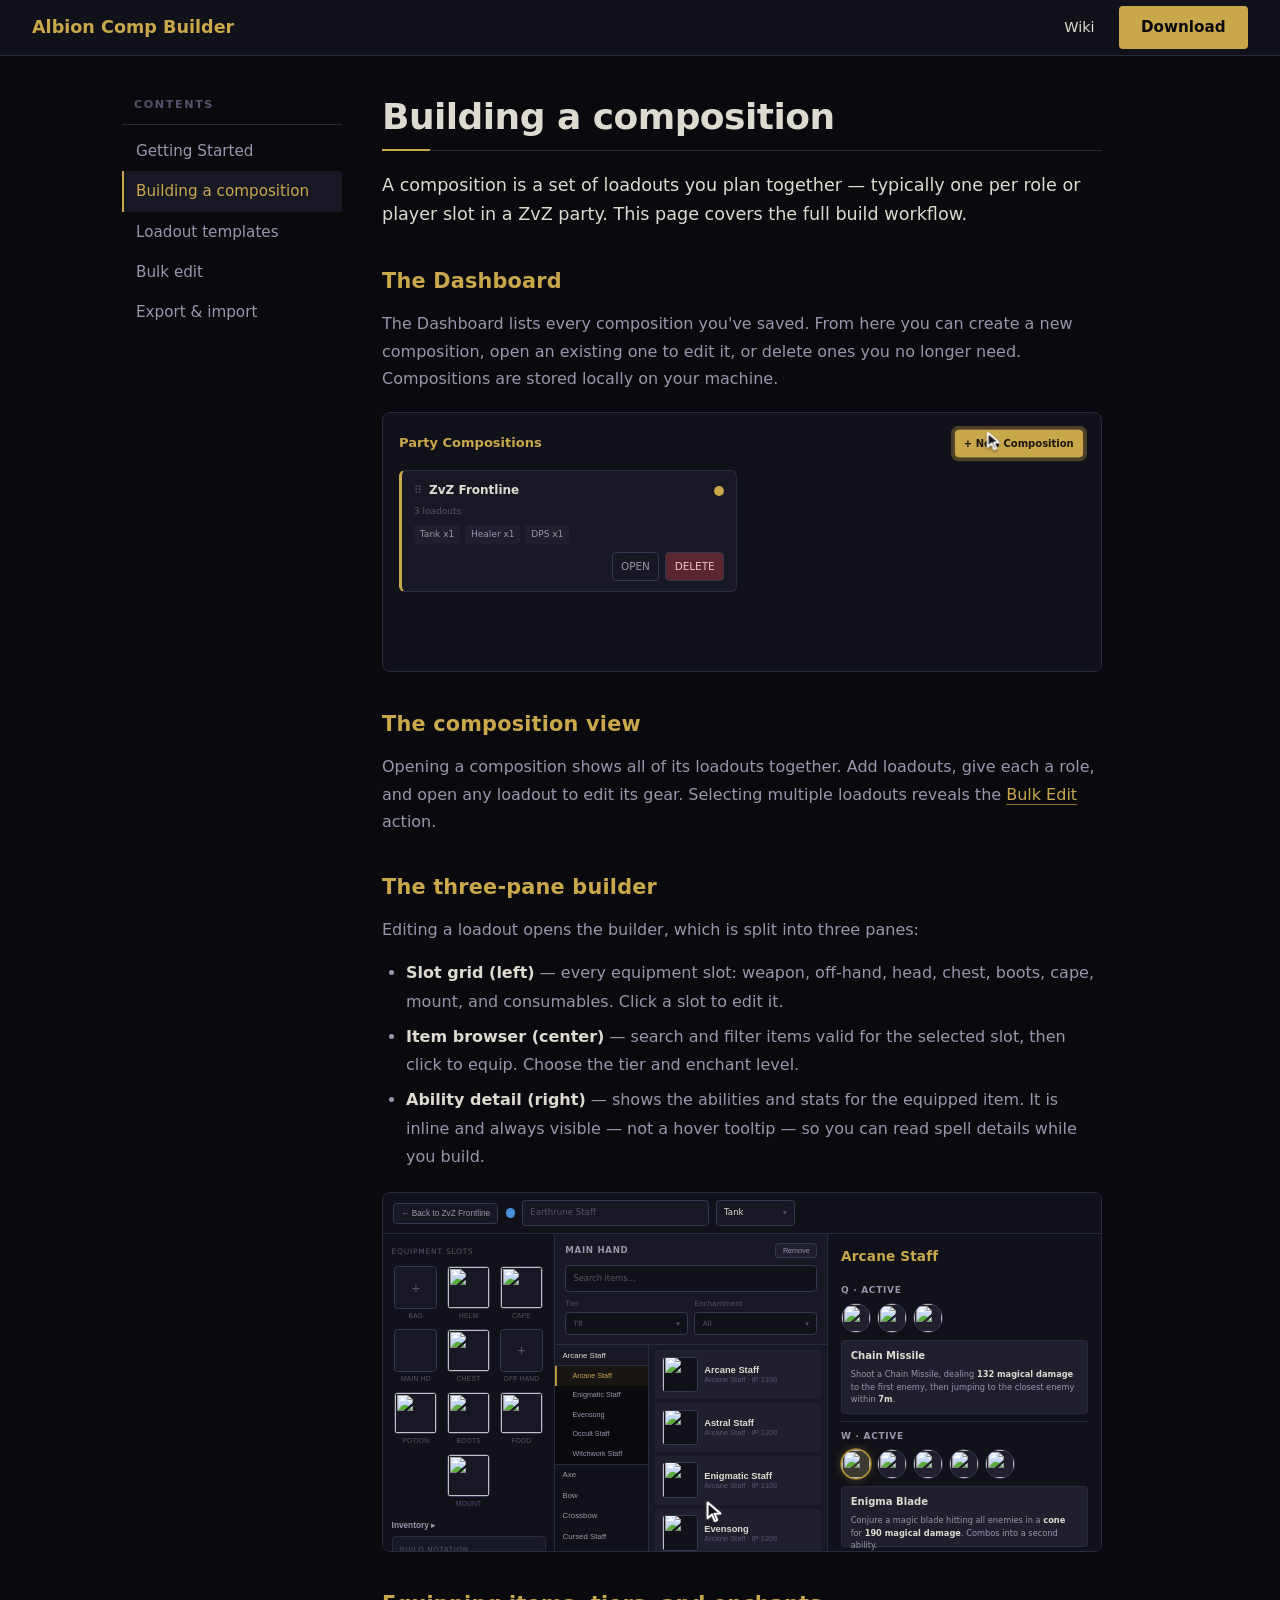
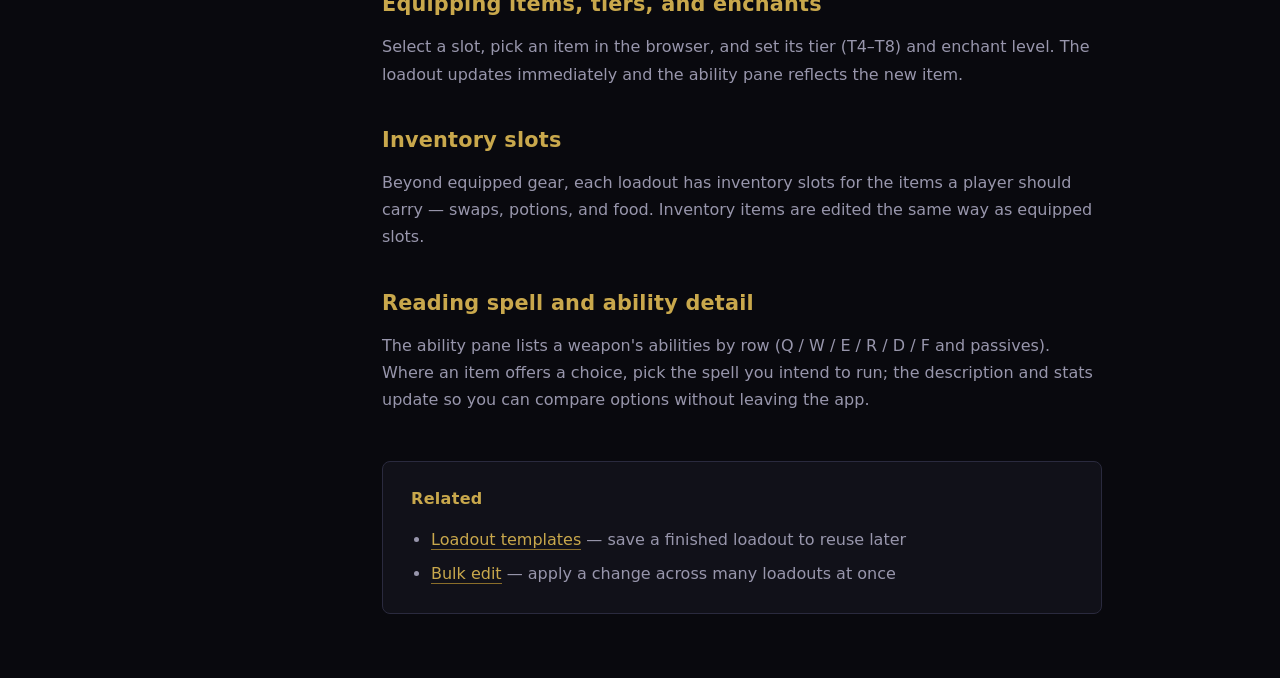
==== commit 794cbd3c: "feat(scenes): migrate builder scene to GSAP timeline (4 instances) Deliberate hold-frame deviation: " ====
--- a/wiki/building-a-composition/index.html
+++ b/wiki/building-a-composition/index.html
@@ -62,10 +62,10 @@
         <li><strong>Item browser (center)</strong> — search and filter items valid for the selected slot, then click to equip. Choose the tier and enchant level.</li>
         <li><strong>Ability detail (right)</strong> — shows the abilities and stats for the equipped item. It is inline and always visible — not a hover tooltip — so you can read spell details while you build.</li>
       </ul>
-      <figure class="demo scene scene--builder" role="img" aria-label="Animated demo: the three-pane loadout builder — selecting the main-hand slot, picking the Arcane Staff from the item browser, and switching between its abilities to read each spell's details in the ability panel.">
+      <figure class="demo scene scene--builder" data-scene="builder" role="img" aria-label="Animated demo: the three-pane loadout builder — selecting the main-hand slot, picking the Arcane Staff from the item browser, and switching between its abilities to read each spell's details in the ability panel.">
               <div class="scene-stage">
                 <header class="sb-bar">
-                  <button class="sb-btn">← Back to ZvZ Frontline</button>
+                  <button class="sc-btn sb-btn">← Back to ZvZ Frontline</button>
                   <span class="sb-roledot"></span>
                   <span class="sb-name">Earthrune Staff</span>
                   <span class="sb-role">Tank <span class="sb-caret">▾</span></span>
@@ -73,7 +73,7 @@
                 <div class="sb-panes">
                   <aside class="sb-equip">
                     <div class="sb-label">Equipment Slots</div>
-                    <div class="sb-grid"><button class="sb-slot"><span class="sb-ic"><span class="sb-empty">+</span></span><span class="sb-sl">Bag</span></button><button class="sb-slot"><span class="sb-ic"><img src="https://render.albiononline.com/v1/item/T8_HEAD_LEATHER_SET3@0.png" alt="" loading="lazy"></span><span class="sb-sl">Helm</span></button><button class="sb-slot"><span class="sb-ic"><img src="https://render.albiononline.com/v1/item/T8_CAPEITEM_MORGANA@0.png" alt="" loading="lazy"></span><span class="sb-sl">Cape</span></button><button class="sb-slot sb-slot-main"><span class="sb-ic"><img class="sb-fill" src="https://render.albiononline.com/v1/item/T8_MAIN_ARCANESTAFF@0.png" alt="" loading="lazy"></span><span class="sb-sl">Main Hd</span></button><button class="sb-slot"><span class="sb-ic"><img src="https://render.albiononline.com/v1/item/T8_ARMOR_PLATE_KEEPER@0.png" alt="" loading="lazy"></span><span class="sb-sl">Chest</span></button><button class="sb-slot"><span class="sb-ic"><span class="sb-empty">+</span></span><span class="sb-sl">Off Hand</span></button><button class="sb-slot"><span class="sb-ic"><img src="https://render.albiononline.com/v1/item/T7_POTION_REVIVE@0.png" alt="" loading="lazy"></span><span class="sb-sl">Potion</span></button><button class="sb-slot"><span class="sb-ic"><img src="https://render.albiononline.com/v1/item/T8_SHOES_CLOTH_SET2@0.png" alt="" loading="lazy"></span><span class="sb-sl">Boots</span></button><button class="sb-slot"><span class="sb-ic"><img src="https://render.albiononline.com/v1/item/T8_MEAL_SANDWICH@1.png" alt="" loading="lazy"></span><span class="sb-sl">Food</span></button><button class="sb-slot"><span class="sb-ic"><img src="https://render.albiononline.com/v1/item/T8_MOUNT_ARMORED_HORSE@0.png" alt="" loading="lazy"></span><span class="sb-sl">Mount</span></button></div>
+                    <div class="sb-grid"><button class="sb-slot"><span class="sc-slot sb-ic"><span class="sb-empty">+</span></span><span class="sb-sl">Bag</span></button><button class="sb-slot"><span class="sc-slot sb-ic"><img src="https://render.albiononline.com/v1/item/T8_HEAD_LEATHER_SET3@0.png" alt="" loading="lazy"></span><span class="sb-sl">Helm</span></button><button class="sb-slot"><span class="sc-slot sb-ic"><img src="https://render.albiononline.com/v1/item/T8_CAPEITEM_MORGANA@0.png" alt="" loading="lazy"></span><span class="sb-sl">Cape</span></button><button class="sb-slot sb-slot-main"><span class="sc-slot sb-ic"><img class="sb-fill" src="https://render.albiononline.com/v1/item/T8_MAIN_ARCANESTAFF@0.png" alt="" loading="lazy"></span><span class="sb-sl">Main Hd</span></button><button class="sb-slot"><span class="sc-slot sb-ic"><img src="https://render.albiononline.com/v1/item/T8_ARMOR_PLATE_KEEPER@0.png" alt="" loading="lazy"></span><span class="sb-sl">Chest</span></button><button class="sb-slot"><span class="sc-slot sb-ic"><span class="sb-empty">+</span></span><span class="sb-sl">Off Hand</span></button><button class="sb-slot"><span class="sc-slot sb-ic"><img src="https://render.albiononline.com/v1/item/T7_POTION_REVIVE@0.png" alt="" loading="lazy"></span><span class="sb-sl">Potion</span></button><button class="sb-slot"><span class="sc-slot sb-ic"><img src="https://render.albiononline.com/v1/item/T8_SHOES_CLOTH_SET2@0.png" alt="" loading="lazy"></span><span class="sb-sl">Boots</span></button><button class="sb-slot"><span class="sc-slot sb-ic"><img src="https://render.albiononline.com/v1/item/T8_MEAL_SANDWICH@1.png" alt="" loading="lazy"></span><span class="sb-sl">Food</span></button><button class="sb-slot"><span class="sc-slot sb-ic"><img src="https://render.albiononline.com/v1/item/T8_MOUNT_ARMORED_HORSE@0.png" alt="" loading="lazy"></span><span class="sb-sl">Mount</span></button></div>
                     <button class="sb-inv">Inventory ▸</button>
                     <div class="sb-notation"><span>Build Notation</span><strong>Q1·W1·E1-P1</strong></div>
                     <div class="sb-fieldlabel">Notes</div>
@@ -81,7 +81,7 @@
                   </aside>
                   <section class="sb-browser">
                     <header class="sb-bhead">
-                      <div class="sb-titlerow"><strong>Main Hand</strong><button class="sb-remove">Remove</button></div>
+                      <div class="sb-titlerow"><strong>Main Hand</strong><button class="sc-btn sb-remove">Remove</button></div>
                       <div class="sb-search">Search items…</div>
                       <div class="sb-te">
                         <div class="sb-tef"><span>Tier</span><span class="sb-sel">T8 <span class="sb-caret">▾</span></span></div>
@@ -91,14 +91,14 @@
                     <div class="sb-bbody">
                       <div class="sb-cats"><button class="sb-cat sb-cat-ancestor">Arcane Staff</button><div class="sb-cat-children"><button class="sb-cat sb-cat-l2 sb-cat-active">Arcane Staff</button><button class="sb-cat sb-cat-l2">Enigmatic Staff</button><button class="sb-cat sb-cat-l2">Evensong</button><button class="sb-cat sb-cat-l2">Occult Staff</button><button class="sb-cat sb-cat-l2">Witchwork Staff</button></div><button class="sb-cat">Axe</button><button class="sb-cat">Bow</button><button class="sb-cat">Crossbow</button><button class="sb-cat">Cursed Staff</button><button class="sb-cat">Dagger</button><button class="sb-cat">Fire Staff</button><button class="sb-cat">Frost Staff</button><button class="sb-cat">Hammer</button><button class="sb-cat">Holy Staff</button><button class="sb-cat">Mace</button><button class="sb-cat">Nature Staff</button><button class="sb-cat">Quarterstaff</button><button class="sb-cat">Spear</button><button class="sb-cat">Sword</button></div>
                       <div class="sb-items">
-                  <button class="sb-item sb-item-pick"><span class="sb-iic"><img src="https://render.albiononline.com/v1/item/T8_MAIN_ARCANESTAFF@0.png" alt="" loading="lazy"></span><span><strong>Arcane Staff</strong><small>Arcane Staff · IP 1100</small></span></button>
-                  <button class="sb-item"><span class="sb-iic"><img src="https://render.albiononline.com/v1/item/T8_2H_ARCANESTAFF_CRYSTAL@0.png" alt="" loading="lazy"></span><span><strong>Astral Staff</strong><small>Arcane Staff · IP 1200</small></span></button>
-                  <button class="sb-item"><span class="sb-iic"><img src="https://render.albiononline.com/v1/item/T8_2H_ENIGMATICSTAFF@0.png" alt="" loading="lazy"></span><span><strong>Enigmatic Staff</strong><small>Arcane Staff · IP 1100</small></span></button>
-                  <button class="sb-item"><span class="sb-iic"><img src="https://render.albiononline.com/v1/item/T8_2H_ARCANE_RINGPAIR_AVALON@0.png" alt="" loading="lazy"></span><span><strong>Evensong</strong><small>Arcane Staff · IP 1200</small></span></button>
-                  <button class="sb-item"><span class="sb-iic"><img src="https://render.albiononline.com/v1/item/T8_2H_ARCANESTAFF@0.png" alt="" loading="lazy"></span><span><strong>Great Arcane Staff</strong><small>Arcane Staff · IP 1100</small></span></button>
-                  <button class="sb-item"><span class="sb-iic"><img src="https://render.albiononline.com/v1/item/T8_2H_ENIGMATICORB_MORGANA@0.png" alt="" loading="lazy"></span><span><strong>Malevolent Locus</strong><small>Arcane Staff · IP 1175</small></span></button>
-                  <button class="sb-item"><span class="sb-iic"><img src="https://render.albiononline.com/v1/item/T8_2H_ARCANESTAFF_HELL@0.png" alt="" loading="lazy"></span><span><strong>Occult Staff</strong><small>Arcane Staff · IP 1150</small></span></button>
-                  <button class="sb-item"><span class="sb-iic"><img src="https://render.albiononline.com/v1/item/T8_MAIN_ARCANESTAFF_UNDEAD@0.png" alt="" loading="lazy"></span><span><strong>Witchwork Staff</strong><small>Arcane Staff · IP 1125</small></span></button>
+                  <button class="sb-item sb-item-pick"><span class="sc-slot sb-iic"><img src="https://render.albiononline.com/v1/item/T8_MAIN_ARCANESTAFF@0.png" alt="" loading="lazy"></span><span><strong>Arcane Staff</strong><small>Arcane Staff · IP 1100</small></span></button>
+                  <button class="sb-item"><span class="sc-slot sb-iic"><img src="https://render.albiononline.com/v1/item/T8_2H_ARCANESTAFF_CRYSTAL@0.png" alt="" loading="lazy"></span><span><strong>Astral Staff</strong><small>Arcane Staff · IP 1200</small></span></button>
+                  <button class="sb-item"><span class="sc-slot sb-iic"><img src="https://render.albiononline.com/v1/item/T8_2H_ENIGMATICSTAFF@0.png" alt="" loading="lazy"></span><span><strong>Enigmatic Staff</strong><small>Arcane Staff · IP 1100</small></span></button>
+                  <button class="sb-item"><span class="sc-slot sb-iic"><img src="https://render.albiononline.com/v1/item/T8_2H_ARCANE_RINGPAIR_AVALON@0.png" alt="" loading="lazy"></span><span><strong>Evensong</strong><small>Arcane Staff · IP 1200</small></span></button>
+                  <button class="sb-item"><span class="sc-slot sb-iic"><img src="https://render.albiononline.com/v1/item/T8_2H_ARCANESTAFF@0.png" alt="" loading="lazy"></span><span><strong>Great Arcane Staff</strong><small>Arcane Staff · IP 1100</small></span></button>
+                  <button class="sb-item"><span class="sc-slot sb-iic"><img src="https://render.albiononline.com/v1/item/T8_2H_ENIGMATICORB_MORGANA@0.png" alt="" loading="lazy"></span><span><strong>Malevolent Locus</strong><small>Arcane Staff · IP 1175</small></span></button>
+                  <button class="sb-item"><span class="sc-slot sb-iic"><img src="https://render.albiononline.com/v1/item/T8_2H_ARCANESTAFF_HELL@0.png" alt="" loading="lazy"></span><span><strong>Occult Staff</strong><small>Arcane Staff · IP 1150</small></span></button>
+                  <button class="sb-item"><span class="sc-slot sb-iic"><img src="https://render.albiononline.com/v1/item/T8_MAIN_ARCANESTAFF_UNDEAD@0.png" alt="" loading="lazy"></span><span><strong>Witchwork Staff</strong><small>Arcane Staff · IP 1125</small></span></button>
                 </div>
               </div>
             </section>
@@ -127,7 +127,7 @@
                     </div>
                   </section>
                 </div>
-                <div class="s-cursor"></div>
+                <span class="sc-cursor"></span>
               </div>
       </figure>
 
--- a/assets/css/scenes.css
+++ b/assets/css/scenes.css
@@ -117,14 +117,9 @@
   display: flex; align-items: center; justify-content: space-between; margin-bottom: 12px;
 }
 .scene--dashboard .sd-title { color: var(--gold); font-weight: 700; font-size: 13px; }
-/* sd-pulse is reused by later scenes (bulkgrid Apply, templates Save). */
-@keyframes sd-pulse {
-  0%, 100% { box-shadow: 0 0 0 0 rgba(201,168,76,0); }
-  50% { box-shadow: 0 0 0 4px rgba(201,168,76,0.22); }
-}
 .scene--dashboard .sd-grid { display: grid; grid-template-columns: repeat(2, 1fr); gap: 10px; }
 /* Cursor rest position; motion is handled by the GSAP timeline. */
-.scene--dashboard .sc-cursor { left: 42%; top: 66%; }
+.scene--dashboard .sc-cursor { left: 42%; top: 66%; } /* no-JS/pre-GSAP baseline; the timeline set()s the same rest position at t=0 */
 .scene--dashboard .sd-card { border-left: 3px solid var(--gold); padding: 10px 12px; }
 .scene--dashboard .sd-card .sd-row1 { display: flex; align-items: center; gap: 6px; }
 .scene--dashboard .sd-handle { color: var(--text3); letter-spacing: 1px; }
@@ -137,22 +132,16 @@
 /* selection variant (bulk-edit): faithful loadout cards (header + mini slot-icon
    grid + notation, matching the app's .loadout-card) selected one then the other. */
 .wiki-content .demo.scene--dashboard-select { height: 300px; }   /* taller so the full card fits */
-.scene--dashboard-select .sd-grid { align-items: start; }
-.scene--dashboard-select .sd-new { animation: sds-enable 5.5s ease-in-out infinite; }
-@keyframes sds-enable {            /* Bulk Edit button enables once both are selected */
-  0%, 54% { opacity: 0.5; }
-  60%, 100% { opacity: 1; }
-}
-.scene--dashboard-select .lc-card {
-  background: var(--s2); border: 1px solid var(--border); border-radius: 5px;
-  display: flex; flex-direction: column; overflow: hidden;
-}
-.scene--dashboard-select .lc-head {
-  display: flex; align-items: center; gap: 6px;
-  background: var(--s3); border-bottom: 1px solid var(--border); padding: 6px 8px;
-}
+.scene--dashboard-select .sd-grid { align-items: start; } /* inherits display:grid + 2-col track from .scene--dashboard .sd-grid (demo carries both classes) */
+/* lc-card: sc-card provides background/border/display/flex-direction/overflow;
+   border-radius kept as scene-specific override (5px vs sc-card's 0.55em≈6px). */
+.scene--dashboard-select .lc-card { border-radius: 5px; }
+/* lc-head: sc-head provides display/align-items/background/border-bottom;
+   gap and padding kept as scene-specific overrides (6px/6px 8px vs sc-head's 0.7em/0.7em 0.85em). */
+.scene--dashboard-select .lc-head { gap: 6px; padding: 6px 8px; }
 .scene--dashboard-select .lc-handle { color: var(--text3); letter-spacing: 1px; font-size: 10px; }
-.scene--dashboard-select .lc-dot { width: 8px; height: 8px; border-radius: 50%; flex: none; }
+/* lc-dot: sc-dot is 0.95em (~10.5px); override to the original 8px size. */
+.scene--dashboard-select .lc-dot { width: 8px; height: 8px; }
 .scene--dashboard-select .lc-name { color: var(--text); font-weight: 700; font-size: 11px; }
 .scene--dashboard-select .lc-slots {
   display: grid; grid-template-columns: repeat(3, 34px); gap: 4px;
@@ -166,30 +155,8 @@
 .scene--dashboard-select .lc-slots .lc-add { color: var(--text3); font-size: 14px; border-style: dashed; }
 .scene--dashboard-select .lc-slots .mount { grid-column: 2; }   /* mount centered, last row */
 .scene--dashboard-select .lc-note { color: var(--gold); font-weight: 700; font-size: 10px; padding: 3px 9px 8px; }
-.scene--dashboard-select .lc-card--a { animation: sds-sel 5.5s ease-in-out infinite; }
-.scene--dashboard-select .lc-card--b { animation: sds-sel-b 5.5s ease-in-out infinite; }
-@keyframes sds-sel {
-  0%, 22% { box-shadow: none; border-color: var(--border); }
-  26%, 94% { box-shadow: 0 0 0 2px rgba(201,168,76,0.5); border-color: var(--gold); }
-  100% { box-shadow: none; border-color: var(--border); }
-}
-@keyframes sds-sel-b {
-  0%, 50% { box-shadow: none; border-color: var(--border); }
-  54%, 94% { box-shadow: 0 0 0 2px rgba(201,168,76,0.5); border-color: var(--gold); }
-  100% { box-shadow: none; border-color: var(--border); }
-}
-/* Cursor clicks card A (~22%), then card B (~50%). */
-.scene--dashboard-select .s-cursor { left: 22%; top: 86%; animation: sds-cursor 5.5s ease-in-out infinite; }
-@keyframes sds-cursor {
-  0%, 5% { left: 22%; top: 86%; transform: scale(1); }
-  18% { left: 26%; top: 52%; transform: scale(1); }
-  22% { left: 26%; top: 52%; transform: scale(0.78); }
-  26% { left: 26%; top: 52%; transform: scale(1); }
-  46% { left: 70%; top: 52%; transform: scale(1); }
-  50% { left: 70%; top: 52%; transform: scale(0.78); }
-  54% { left: 70%; top: 52%; transform: scale(1); }
-  100% { left: 70%; top: 52%; transform: scale(1); }
-}
+/* Cursor rest position; motion handled by the GSAP timeline. */
+.scene--dashboard-select .sc-cursor { left: 22%; top: 86%; }
 
 
 /* Scene: Builder (faithful three-pane) --------------------------------- */
@@ -274,72 +241,20 @@
 .scene--builder .sb-d-enigma { opacity: 1; }
 .scene--builder .sb-d-frazzle { opacity: 0; }
 
-/* Choreography (~9s): press main-hand slot -> press Arcane Staff row -> slot
-   fills + Q's Chain Missile selected -> click W's Frazzle then Enigma, the W
-   detail snapping between them (shows ability details are live for every slot,
-   no game needed). Base (non-animated) states are the COMPLETED look, so the
-   scene still reads under prefers-reduced-motion. */
-.scene--builder .sb-slot-main .sb-ic { border: 1px solid var(--gold2); box-shadow: 0 0 1.4cqw rgba(201,168,76,0.25); animation: sb-slotactive 9s ease-in-out infinite; }
-@keyframes sb-slotactive {
-  0%, 9% { border-color: var(--border2); box-shadow: none; }
-  12%, 26% { border: 1px dashed var(--gold); box-shadow: 0 0 0 0.3cqw rgba(201,168,76,0.18); }
-  30%, 100% { border-color: var(--gold2); box-shadow: 0 0 1.4cqw rgba(201,168,76,0.25); }
-}
-.scene--builder .sb-fill { opacity: 1; animation: sb-fill 9s ease-in-out infinite; }
-@keyframes sb-fill {
-  0%, 28% { opacity: 0; transform: scale(0.6); }
-  32%, 100% { opacity: 1; transform: scale(1); }
-}
-.scene--builder .sb-item-pick { border-color: var(--gold); background: rgba(201,168,76,0.1); animation: sb-itempick 9s ease-in-out infinite; }
-@keyframes sb-itempick {
-  0%, 26% { border-color: transparent; background: var(--s3); }
-  30%, 100% { border-color: var(--gold); background: rgba(201,168,76,0.1); }
-}
-/* Q's Chain Missile: auto-selected (lit) once the item is equipped. */
-.scene--builder .sb-spell-pick { border-color: var(--gold); background: color-mix(in srgb, var(--gold) 18%, var(--s3)); box-shadow: 0 0 0 0.12cqw var(--gold2), 0 0 1.2cqw rgba(201,168,76,0.35); animation: sb-spellpick 9s ease-in-out infinite; }
-@keyframes sb-spellpick {
-  0%, 29% { border-color: var(--border2); box-shadow: none; background: var(--s3); }
-  33%, 100% { border-color: var(--gold); box-shadow: 0 0 0 0.12cqw var(--gold2), 0 0 1.2cqw rgba(201,168,76,0.35); background: color-mix(in srgb, var(--gold) 18%, var(--s3)); }
-}
-/* W spell switch: Enigma (w0) lit -> click Frazzle (w2) -> click back to Enigma.
-   Fast snaps (~2%) at the press frames, like a real click. */
-.scene--builder .sb-w0 { animation: sb-w0 9s ease-in-out infinite; }
-@keyframes sb-w0 {
-  0%, 44% { border-color: var(--gold); background: color-mix(in srgb, var(--gold) 18%, var(--s3)); box-shadow: 0 0 0 0.12cqw var(--gold2), 0 0 1.2cqw rgba(201,168,76,0.35); }
-  46%, 66% { border-color: var(--border2); background: var(--s3); box-shadow: none; }
-  68%, 100% { border-color: var(--gold); background: color-mix(in srgb, var(--gold) 18%, var(--s3)); box-shadow: 0 0 0 0.12cqw var(--gold2), 0 0 1.2cqw rgba(201,168,76,0.35); }
-}
-.scene--builder .sb-w2 { animation: sb-w2 9s ease-in-out infinite; }
-@keyframes sb-w2 {
-  0%, 44% { border-color: var(--border2); background: var(--s3); box-shadow: none; }
-  46%, 66% { border-color: var(--gold); background: color-mix(in srgb, var(--gold) 18%, var(--s3)); box-shadow: 0 0 0 0.12cqw var(--gold2), 0 0 1.2cqw rgba(201,168,76,0.35); }
-  68%, 100% { border-color: var(--border2); background: var(--s3); box-shadow: none; }
-}
-.scene--builder .sb-d-enigma { animation: sb-d-enigma 9s ease-in-out infinite; }
-@keyframes sb-d-enigma { 0%, 44% { opacity: 1; } 46%, 66% { opacity: 0; } 68%, 100% { opacity: 1; } }
-.scene--builder .sb-d-frazzle { animation: sb-d-frazzle 9s ease-in-out infinite; }
-@keyframes sb-d-frazzle { 0%, 44% { opacity: 0; } 46%, 66% { opacity: 1; } 68%, 100% { opacity: 0; } }
-
-/* Cursor — one path; container-relative % + cqw size so it scales with the UI.
-   Targets (main-hand slot / Arcane row / W Frazzle / W Enigma) come from a
-   single measurement of the canvas. */
-.scene--builder .s-cursor { width: max(15px, 2.2cqw); height: max(21px, 3.1cqw); left: 65.9%; top: 75.4%; animation: sb-cursor 9s ease-in-out infinite; }
-@keyframes sb-cursor {
-  0%, 5% { left: 45%; top: 86%; transform: scale(1); }      /* idle */
-  9% { left: 4.7%; top: 44%; transform: scale(1); }         /* arrive: main-hand slot */
-  12% { left: 4.7%; top: 44%; transform: scale(0.78); }     /* press */
-  15% { left: 4.7%; top: 44%; transform: scale(1); }
-  24% { left: 42%; top: 51%; transform: scale(1); }         /* arrive: Arcane Staff row */
-  27% { left: 42%; top: 51%; transform: scale(0.78); }      /* press */
-  30% { left: 42%; top: 51%; transform: scale(1); }
-  40% { left: 75.8%; top: 75.4%; transform: scale(1); }     /* arrive: W Frazzle */
-  43% { left: 75.8%; top: 75.4%; transform: scale(0.78); }  /* press */
-  46% { left: 75.8%; top: 75.4%; transform: scale(1); }
-  62% { left: 65.9%; top: 75.4%; transform: scale(1); }     /* arrive: W Enigma */
-  65% { left: 65.9%; top: 75.4%; transform: scale(0.78); }  /* press */
-  68% { left: 65.9%; top: 75.4%; transform: scale(1); }
-  100% { left: 65.9%; top: 75.4%; transform: scale(1); }
-}
+/* Choreography (9s GSAP timeline, see scenes.js SCENES['builder']): press main-hand slot →
+   press Arcane Staff row → slot fills + Q Chain Missile selected → click W Frazzle then
+   Enigma, the W detail snapping between them. Base (static) states = old 100% keyframe look,
+   so the scene reads under prefers-reduced-motion or without JS. */
+/* Base state (slot filled, lit, item row highlighted, Enigma selected — the 100% keyframe look) */
+.scene--builder .sb-slot-main .sb-ic { border: 1px solid var(--gold2); box-shadow: 0 0 1.4cqw rgba(201,168,76,0.25); }
+.scene--builder .sb-fill { opacity: 1; }                  /* scale:1 is transform default */
+.scene--builder .sb-item-pick { border-color: var(--gold); background: rgba(201,168,76,0.1); }
+/* Q's Chain Missile: lit (selected) in the base frame */
+.scene--builder .sb-spell-pick { border-color: var(--gold); background: color-mix(in srgb, var(--gold) 18%, var(--s3)); box-shadow: 0 0 0 0.12cqw var(--gold2), 0 0 1.2cqw rgba(201,168,76,0.35); }
+/* W Enigma (sb-w0) stays lit; also carries sb-spell-on for the base look */
+/* W Frazzle (sb-w2) stays unlit — default sb-spell look */
+/* Cursor: rest position = W Enigma target (100% keyframe); size overrides sc-cursor px defaults */
+.scene--builder .sc-cursor { width: max(15px, 2.2cqw); height: max(21px, 3.1cqw); left: 65.9%; top: 75.4%; } /* override sc-cursor: size=cqw, pos=Enigma resting target */
 
 /* hero variant: nothing extra — cqw already scales everything to the box. */
 /* game-info variant: lightly dim equip/browser and ring the ability pane so the
@@ -365,12 +280,16 @@
 
 /* Toolbar: Back + segmented control + count (pushed right) + pulsing Apply. */
 .scene--bulkedit .be-bar { display: flex; align-items: center; gap: 1cqw; padding: 1cqw 1.4cqw; border-bottom: 1px solid var(--border); flex: none; }
-.scene--bulkedit .be-btn { border: 1px solid var(--border2); border-radius: 0.5cqw; background: var(--s2); color: var(--text2); padding: 0.7cqw 1cqw; font-size: 1.2cqw; }
+/* be-btn: sc-btn provides border/border-radius/background/color; overrides: border-radius (0.5cqw), padding (0.7cqw 1cqw), font-size (1.2cqw). */
+.scene--bulkedit .be-btn { border-radius: 0.5cqw; padding: 0.7cqw 1cqw; font-size: 1.2cqw; }
 .scene--bulkedit .be-seg { display: inline-flex; border: 1px solid var(--border); border-radius: 0.5cqw; overflow: hidden; background: var(--s2); }
 .scene--bulkedit .be-seg span { padding: 0.6cqw 1cqw; font-size: 1.15cqw; color: var(--text2); letter-spacing: 0.02em; }
 .scene--bulkedit .be-seg .on { background: var(--gold); color: #1a160a; font-weight: 700; }
 .scene--bulkedit .be-count { color: var(--text3); font-size: 1.2cqw; margin-left: auto; }
-.scene--bulkedit .be-apply { border: 0; border-radius: 0.5cqw; background: var(--gold); color: #1a160a; font-weight: 700; font-size: 1.2cqw; padding: 0.7cqw 1.2cqw; animation: sd-pulse 5s ease-in-out infinite; }
+/* be-apply: sc-btn sc-btn--gold covers background/color/font-weight/border-color;
+   overrides: border:0, border-radius (0.5cqw), font-size (1.2cqw), padding (0.7cqw 1.2cqw).
+   Pulse driven by separate GSAP applyPulse timeline (replaces sd-pulse keyframe). */
+.scene--bulkedit .be-apply { border: 0; border-radius: 0.5cqw; font-size: 1.2cqw; padding: 0.7cqw 1.2cqw; }
 
 /* Panes */
 .scene--bulkedit .be-panes { flex: 1; display: flex; min-height: 0; }
@@ -382,7 +301,9 @@
 .scene--bulkedit .be-grid { display: grid; grid-template-columns: repeat(3, 1fr); gap: 0.6cqw; }
 .scene--bulkedit .be-slot { display: flex; flex-direction: column; align-items: center; gap: 0.4cqw; padding: 0.4cqw; background: transparent; border: 0; min-width: 0; }
 .scene--bulkedit .be-slot:nth-child(10) { grid-column: 2; }   /* mount centered, last row */
-.scene--bulkedit .be-ic { width: 100%; aspect-ratio: 1; border: 1px solid var(--border2); border-radius: 0.5cqw; background: var(--s2); display: flex; align-items: center; justify-content: center; overflow: hidden; position: relative; }
+/* be-ic: sc-slot provides border/border-radius/background/display/align-items/justify-content/overflow;
+   overrides: width (100%), aspect-ratio (1), border-radius (0.5cqw), position:relative (for label overlay). */
+.scene--bulkedit .be-ic { width: 100%; aspect-ratio: 1; border-radius: 0.5cqw; position: relative; }
 .scene--bulkedit .be-ic img { width: 100%; height: 100%; object-fit: contain; }
 .scene--bulkedit .be-empty { color: var(--text3); font-size: 2cqw; }
 .scene--bulkedit .be-sl { color: var(--text3); font-size: 1.05cqw; letter-spacing: 0.04em; text-transform: uppercase; white-space: nowrap; }
@@ -393,8 +314,9 @@
 .scene--bulkedit .be-inv { display: block; width: 100%; text-align: left; background: none; border: 0; color: var(--text2); font-weight: 600; font-size: 1.2cqw; padding: 0.8cqw 0; margin-top: 0.6cqw; }
 /* Bulk-slot-actions: neutral "Leave unchanged" + danger "Clear for all". */
 .scene--bulkedit .be-actions { display: flex; gap: 0.8cqw; margin-top: 0.4cqw; }
-.scene--bulkedit .be-act { flex: 1; border: 1px solid var(--border2); border-radius: 0.5cqw; background: var(--s2); color: var(--text2); font-size: 1.1cqw; padding: 0.7cqw 0.6cqw; }
-.scene--bulkedit .be-act--danger { border-color: #7a3036; background: rgba(224,85,85,0.12); color: #e05555; }
+/* be-act: sc-btn provides border/border-radius/background/color; overrides: flex:1, border-radius (0.5cqw), font-size (1.1cqw), padding (0.7cqw 0.6cqw). */
+.scene--bulkedit .be-act { flex: 1; border-radius: 0.5cqw; font-size: 1.1cqw; padding: 0.7cqw 0.6cqw; }
+/* be-act--danger: sc-btn--danger provides border-color/background/color; no override needed. */
 
 /* Item browser — context, DIMMED. */
 .scene--bulkedit .be-browser { flex: 0 0 38cqw; background: var(--s2); border-right: 1px solid var(--border); display: flex; flex-direction: column; min-width: 0; opacity: 0.6; }
@@ -439,79 +361,28 @@
    even through the pane dim, so size it generously. */
 .scene--bulkedit .be-mixhint { color: #e08840; font-size: 1.3cqw; font-weight: 600; line-height: 1.4; }
 
-/* ---- Cinematic choreography (one shared 10s timeline) ----------------------
-   A "camera" (the .be-camera wrapper) zooms/pans while the Main Hand slot goes
-   from Mixed -> set -> Unanimous:
-     beat 1 (0-8%)    full screen, Main Hd is Mixed (orange)
-     beat 2 (8-24%)   zoom IN to a close-up; cursor presses the Main Hd slot
-     beat 3 (24-42%)  zoom OUT to a medium shot; cursor moves to the Arcane Staff
-                      row and presses it -> the slot is SET
-     beat 4 (42-58%)  hold; the slot now reads Unanimous (green + icon)
-     beat 5 (58-100%) zoom OUT to full screen, at rest
-   EVERY animated element's BASE (non-animated) state is its COMPLETED look, so
-   under prefers-reduced-motion (animation:none) the scene rests on the finished
-   frame: full screen, Main Hd Unanimous (green border, Arcane Staff icon, gold
-   active ring), the target item highlighted. The static Mixed example lives on
-   the Chest slot, so "Reading the shared state" still teaches Mixed at rest. */
-
-/* Camera: transforms computed for transform-origin 0 0 — to centre a point
-   (Px,Py)% at scale S: translate(50 - S*Px, 50 - S*Py)% scale(S).
-   Close-up centres the Main Hd slot (5.1,41.6) @2.0; medium centres ~ (28.75,45)
-   @1.4 so both the slot and the Arcane Staff row stay in frame. */
-.scene--bulkedit .be-camera { animation: be-camera 10s ease-in-out infinite; }
-@keyframes be-camera {
-  0%, 8%    { transform: translate(0, 0) scale(1); }
-  20%, 24%  { transform: translate(39.8%, -33.2%) scale(2.0); }   /* close-up: Main Hd */
-  36%, 58%  { transform: translate(9.8%, -13%) scale(1.4); }      /* medium: slot + item row */
-  72%, 100% { transform: translate(0, 0) scale(1); }              /* full screen */
-}
-
-/* Main Hand slot: base = Unanimous (completed). Animations REVEAL the Mixed
-   start and flip to set at ~40% (the moment the Arcane Staff row is pressed). */
-/* Base border = green (completed/Unanimous). The border-color animation is
-   declared on the higher-specificity `.be-slot-main .be-ic` rule below, ALONGSIDE
-   the ring animation — `animation` is a single property, so if it lived here it
-   would be overridden by that rule and never run (border would stay green). */
+/* ---- Motion driven by SCENES['bulkedit'] GSAP timeline -------------------
+   Base (100% / completed) states — the no-JS and prefers-reduced-motion frame:
+   full screen, Main Hd Unanimous (green border + Arcane Staff icon + gold ring),
+   target item row highlighted. The static Mixed example lives on the Chest slot.
+   GSAP set()s the t=0 "before" states itself; CSS only needs the resting end state. */
+
+/* Main Hand slot: base = Unanimous (green border, gold ring shown). */
 .scene--bulkedit .be-mh-ic { border-color: #4ec87a; }
-@keyframes be-mh-border { 0%, 38% { border-color: #e08840; } 42%, 100% { border-color: #4ec87a; } }
-.scene--bulkedit .be-mh-img { opacity: 1; animation: be-mh-fill 10s ease-in-out infinite; }
-@keyframes be-mh-fill { 0%, 38% { opacity: 0; transform: scale(0.6); } 42%, 100% { opacity: 1; transform: scale(1); } }
-/* Mixed phase = an EMPTY orange-bordered cell with a "Mixed" label below,
-   IDENTICAL to the static Chest slot (be-ic--mixed + be-sl--mixed). The icon
-   cell is just empty (be-mh-img is faded out above); the label cross-fades
-   "Mixed" -> "Main Hd" at the set frame. Base = "Main Hd" shown (completed). */
+/* Active gold ring base (outline static; GSAP animates outlineColor + boxShadow). */
+.scene--bulkedit .be-slot-main .be-ic { outline: 1px dashed var(--gold); outline-offset: 0.2cqw; box-shadow: 0 0 0 0.3cqw rgba(201,168,76,0.18), 0 0 1.2cqw rgba(201,168,76,0.3); }
+/* Main Hand image: base = shown (GSAP sets opacity:0/scale:0.6 at t=0). */
+.scene--bulkedit .be-mh-img { opacity: 1; }
+/* Label cross-fade: base = "Main Hd" shown, "Mixed" hidden. */
 .scene--bulkedit .be-mh-labels { position: relative; display: flex; justify-content: center; }
-.scene--bulkedit .be-mh-label-set { opacity: 1; animation: be-mh-labelset 10s ease-in-out infinite; }
-@keyframes be-mh-labelset { 0%, 38% { opacity: 0; } 42%, 100% { opacity: 1; } }
-.scene--bulkedit .be-mh-label-mixed { position: absolute; left: 0; right: 0; text-align: center; opacity: 0; animation: be-mh-labelmixed 10s ease-in-out infinite; }
-@keyframes be-mh-labelmixed { 0%, 38% { opacity: 1; } 42%, 100% { opacity: 0; } }
-/* Active gold ring: lands with the beat-2 press (~22%), then persists. Additive
-   (outline + glow) over the slot border. Base = ring shown (completed). */
-.scene--bulkedit .be-slot-main .be-ic { outline: 1px dashed var(--gold); outline-offset: 0.2cqw; box-shadow: 0 0 0 0.3cqw rgba(201,168,76,0.18), 0 0 1.2cqw rgba(201,168,76,0.3); animation: be-slotactive 10s ease-in-out infinite, be-mh-border 10s ease-in-out infinite; }
-@keyframes be-slotactive {
-  0%, 19% { outline-color: transparent; box-shadow: none; }
-  22%, 100% { outline-color: var(--gold); box-shadow: 0 0 0 0.3cqw rgba(201,168,76,0.18), 0 0 1.2cqw rgba(201,168,76,0.3); }
-}
-/* Target item row: highlighted once picked (~40%); base = highlighted. */
-.scene--bulkedit .be-item-target { border-color: var(--gold); background: rgba(201,168,76,0.1); animation: be-itempick 10s ease-in-out infinite; }
-@keyframes be-itempick { 0%, 38% { border-color: transparent; background: var(--s3); } 42%, 100% { border-color: var(--gold); background: rgba(201,168,76,0.1); } }
-
-/* Cursor: lives inside .be-camera so it zooms with the content. Two presses —
-   the Main Hd slot (~22%) and the Arcane Staff row (~40%) — then rests on the
-   set slot. Positions are camera-space %; tip offsets tuned to land on target. */
-.scene--bulkedit .s-cursor { width: max(15px, 2.2cqw); height: max(21px, 3.1cqw); left: 5.2%; top: 38%; animation: be-cursor 10s ease-in-out infinite; }
-@keyframes be-cursor {
-  0%, 6% { left: 30%; top: 88%; transform: scale(1); }   /* idle */
-  16% { left: 5.2%; top: 38%; transform: scale(1); }      /* arrive: Main Hd slot */
-  22% { left: 5.2%; top: 38%; transform: scale(0.78); }   /* press slot */
-  25% { left: 5.2%; top: 38%; transform: scale(1); }
-  34% { left: 52%; top: 40%; transform: scale(1); }       /* arrive: Arcane Staff row */
-  40% { left: 52%; top: 40%; transform: scale(0.78); }    /* press item -> set */
-  43% { left: 52%; top: 40%; transform: scale(1); }
-  58% { left: 52%; top: 40%; transform: scale(1); }
-  72% { left: 5.2%; top: 38%; transform: scale(1); }      /* drift back to the set slot */
-  100% { left: 5.2%; top: 38%; transform: scale(1); }
-}
+.scene--bulkedit .be-mh-label-set { opacity: 1; }
+.scene--bulkedit .be-mh-label-mixed { position: absolute; left: 0; right: 0; text-align: center; opacity: 0; }
+/* Target item row: base = highlighted. */
+.scene--bulkedit .be-item-target { border-color: var(--gold); background: rgba(201,168,76,0.1); }
+
+/* Cursor: lives inside .be-camera so it zooms with the content.
+   Rest position = on the set Main Hand slot (end-of-cycle / no-JS frame). */
+.scene--bulkedit .sc-cursor { width: max(15px, 2.2cqw); height: max(21px, 3.1cqw); left: 5.2%; top: 38%; }
 
 /* Scene: Templates ----------------------------------------------------- */
 /* Faithful recreations of the real flows: the Save-as-Template DISCOVERY PATH
@@ -527,8 +398,12 @@
 /* Shared faithful loadout card (mirrors .loadout-card: header + 3-col
    mini-slot-grid + notation). Sized in cqw; used by the picker grid AND the
    save-scene composition. */
-.scene--templates .lc-card { background: var(--s2); border: 1px solid var(--border); border-radius: 0.6cqw; display: flex; flex-direction: column; overflow: hidden; }
-.scene--templates .lc-head { display: flex; align-items: center; gap: 0.9cqw; background: var(--s3); border-bottom: 1px solid var(--border); padding: 0.9cqw 1.1cqw; }
+/* lc-card: sc-card provides background/border/display/flex-direction/overflow;
+   border-radius kept as scene-specific override (0.6cqw vs sc-card's 0.55em). */
+.scene--templates .lc-card { border-radius: 0.6cqw; }
+/* lc-head: sc-head provides display/align-items/background/border-bottom;
+   gap and padding kept as scene-specific overrides (0.9cqw/0.9cqw 1.1cqw vs sc-head's 0.7em/0.7em 0.85em). */
+.scene--templates .lc-head { gap: 0.9cqw; padding: 0.9cqw 1.1cqw; }
 .scene--templates .lc-dot { width: 1.3cqw; height: 1.3cqw; border-radius: 50%; flex: none; }
 .scene--templates .lc-title { flex: 1; color: var(--text); font-weight: 700; font-size: 1.55cqw; white-space: nowrap; overflow: hidden; text-overflow: ellipsis; }
 .scene--templates .lc-btn { border: 1px solid var(--border2); border-radius: 0.5cqw; background: var(--s2); color: var(--text2); font-size: 1.15cqw; padding: 0.35cqw 0.8cqw; flex: none; }
@@ -563,33 +438,19 @@
 .scene--templates-pick .tp-qc { display: grid; grid-template-columns: 4.4cqw 1fr 4.4cqw; gap: 0.8cqw; align-items: center; }
 .scene--templates-pick .tp-step { border: 1px solid var(--border2); border-radius: 0.5cqw; background: var(--s3); color: var(--text); font-size: 1.6cqw; line-height: 1; padding: 0.4cqw 0; text-align: center; }
 .scene--templates-pick .tp-qval { background: var(--s3); border: 1px solid var(--border2); border-radius: 0.5cqw; color: var(--text); text-align: center; font-size: 1.3cqw; padding: 0.5cqw 0; }
-.scene--templates-pick .tp-add { margin-top: auto; border: 0; border-radius: 0.5cqw; background: var(--gold); color: #1a160a; font-weight: 700; font-size: 1.4cqw; padding: 0.9cqw; text-align: center; }
+.scene--templates-pick .tp-add { margin-top: auto; border: 0; font-size: 1.4cqw; padding: 0.9cqw; text-align: center; /* looks from sc-btn--gold; border:0 is deliberate */ }
 
 /* Choreography (~5.2s): cursor presses the Main Tank card -> it gets the real
    .loadout-card-selected look (gold border + ring + gold-tinted header) -> a
    Main Tank row flies into Selected (with its quantity-control) and the Add
-   button brightens from disabled. Base = COMPLETED, so reduced-motion rests on
-   the finished frame. */
-.scene--templates-pick .tp-pick { border-color: var(--gold); box-shadow: 0 0 0 0.18cqw rgba(201,168,76,0.45); animation: tp-pickring 5.2s ease-in-out infinite; }
-@keyframes tp-pickring {
-  0%, 44% { border-color: var(--border); box-shadow: none; }
-  52%, 100% { border-color: var(--gold); box-shadow: 0 0 0 0.18cqw rgba(201,168,76,0.45); }
-}
-.scene--templates-pick .tp-pick .lc-head { background: rgba(201,168,76,0.16); animation: tp-headtint 5.2s ease-in-out infinite; }
-@keyframes tp-headtint { 0%, 44% { background: var(--s3); } 52%, 100% { background: rgba(201,168,76,0.16); } }
-.scene--templates-pick .tp-cart-fly { opacity: 1; animation: tp-cartin 5.2s ease-in-out infinite; }
-@keyframes tp-cartin { 0%, 48% { opacity: 0; transform: translateX(2cqw); } 60%, 100% { opacity: 1; transform: translateX(0); } }
-.scene--templates-pick .tp-add { animation: tp-addon 5.2s ease-in-out infinite; }
-@keyframes tp-addon { 0%, 50% { opacity: 0.4; } 60%, 100% { opacity: 1; } }
-/* cursor presses the first (Main Tank) card ~50%; target measured on-canvas */
-.scene--templates-pick .s-cursor { width: max(15px, 2.2cqw); height: max(21px, 3.1cqw); left: 29.9%; top: 49.4%; animation: tp-cursor 5.2s ease-in-out infinite; }
-@keyframes tp-cursor {
-  0%, 6% { left: 62%; top: 92%; transform: scale(1); }
-  44% { left: 29.9%; top: 49.4%; transform: scale(1); }
-  50% { left: 29.9%; top: 49.4%; transform: scale(0.78); }
-  56% { left: 29.9%; top: 49.4%; transform: scale(1); }
-  100% { left: 29.9%; top: 49.4%; transform: scale(1); }
-}
+   button brightens from disabled. Base = COMPLETED (reduced-motion rests on
+   the finished frame); motion driven by SCENES['templates-pick'] GSAP timeline. */
+/* Base (completed) state — GSAP timeline animates from unselected to this: */
+.scene--templates-pick .tp-pick { border-color: var(--gold); box-shadow: 0 0 0 0.18cqw rgba(201,168,76,0.45); }
+.scene--templates-pick .tp-pick .sc-head { background: rgba(201,168,76,0.16); }
+.scene--templates-pick .tp-cart-fly { opacity: 1; }
+/* Cursor rest position (62%,92%); GSAP timeline overrides at t=0 and animates from there. */
+.scene--templates-pick .sc-cursor { width: max(15px, 2.2cqw); height: max(21px, 3.1cqw); left: 62%; top: 92%; }
 
 /* === Save flow (scene--templates-save): cinematic discovery path === */
 /* A camera (.ts-camera, transform-origin 0 0) zooms into the focal card for the
@@ -606,62 +467,34 @@
 .scene--templates-save .ts-cardwrap { position: relative; }
 /* grip handle (mirrors .drag-handle ⠿ on composition loadout cards) */
 .scene--templates-save .lc-grip { color: var(--text2); font-size: 1.9cqw; line-height: 1; flex: none; }
-/* ⋯ overflow menu (mirrors .loadout-card-menu / .dropdown-menu) */
-.scene--templates-save .ts-menu { position: absolute; right: 0.6cqw; top: 4.6cqw; z-index: 5; min-width: 17cqw; padding: 0.5cqw; border: 1px solid var(--border2); border-radius: 0.6cqw; background: var(--s1); box-shadow: 0 1.2cqw 2.8cqw rgba(0,0,0,0.5); }
-.scene--templates-save .ts-mi { border-radius: 0.4cqw; color: var(--text); font-size: 1.35cqw; font-weight: 600; padding: 0.9cqw 1.1cqw; }
-.scene--templates-save .ts-mi--danger { color: #e05555; }
-/* modal overlay (mirrors Modal + SaveLoadoutAsTemplateModal) */
-.scene--templates-save .ts-overlay { position: absolute; inset: 0; display: flex; align-items: center; justify-content: center; background: rgba(8,8,12,0.66); z-index: 8; }
-.scene--templates-save .ts-modal { width: 62cqw; background: var(--s2); border: 1px solid var(--border2); border-radius: 0.8cqw; padding: 2.2cqw 2.4cqw; box-shadow: 0 2cqw 5cqw rgba(0,0,0,0.55); }
+/* ⋯ overflow menu: sc-menu provides position/border/border-radius/background/box-shadow/padding/z-index(6);
+   right/top/min-width kept as scene-specific overrides; box-shadow override (1.2cqw vs sc-menu's 0.9em).
+   opacity:0 = base/completed frame (menu is hidden; GSAP fades in/out during timeline). */
+.scene--templates-save .ts-menu { right: 0.6cqw; top: 4.6cqw; min-width: 17cqw; box-shadow: 0 1.2cqw 2.8cqw rgba(0,0,0,0.5); opacity: 0; }
+/* sc-menu sets z-index:6 (old .ts-menu had z-index:5); 6 ≥ 5 — no regression, no override needed */
+/* menu-items: sc-menu-item provides display/align-items/gap/border-radius/color/font-size/font-weight/padding/white-space;
+   font-size and padding kept as scene-specific overrides (1.35cqw/0.9cqw 1.1cqw vs sc-menu-item's 0.98em/0.7em 0.8em) */
+.scene--templates-save .ts-mi { font-size: 1.35cqw; padding: 0.9cqw 1.1cqw; }
+/* modal overlay: sc-overlay provides position/inset/display/align-items/justify-content/background/z-index(8); identical */
+/* modal: sc-modal provides background/border/border-radius/padding/box-shadow;
+   width/border-radius/padding/box-shadow kept as scene-specific overrides (0.8cqw vs sc-modal's 0.6em; 2.2cqw 2.4cqw vs 1.6em 1.75em) */
+.scene--templates-save .ts-modal { width: 62cqw; border-radius: 0.8cqw; padding: 2.2cqw 2.4cqw; box-shadow: 0 2cqw 5cqw rgba(0,0,0,0.55); }
 .scene--templates-save .ts-mtitle { color: var(--gold); font-weight: 700; font-size: 2.1cqw; margin-bottom: 0.8cqw; }
 .scene--templates-save .ts-msub { color: var(--text2); font-size: 1.35cqw; line-height: 1.45; margin-bottom: 1.6cqw; }
 .scene--templates-save .ts-flabel { color: var(--text3); font-size: 1.15cqw; font-weight: 700; letter-spacing: 0.08em; text-transform: uppercase; margin-bottom: 0.6cqw; }
 .scene--templates-save .ts-field { border: 1px solid var(--border2); border-radius: 0.5cqw; padding: 0.9cqw 1.1cqw; color: var(--text); font-size: 1.5cqw; background: var(--s1); margin-bottom: 1.4cqw; }
 .scene--templates-save .ts-field--select { display: flex; align-items: center; justify-content: space-between; }
 .scene--templates-save .ts-actions { display: flex; gap: 1cqw; justify-content: flex-end; margin-top: 0.2cqw; }
-.scene--templates-save .ts-cancel { border: 1px solid var(--border2); border-radius: 0.5cqw; background: var(--s3); color: var(--text); font-size: 1.4cqw; padding: 0.9cqw 1.4cqw; }
-.scene--templates-save .ts-savebtn { border: 0; border-radius: 0.5cqw; background: var(--gold); color: #1a160a; font-weight: 700; font-size: 1.4cqw; padding: 0.9cqw 1.6cqw; }
-
-/* ---- Choreography (one shared 11s timeline) ----
-   beat 1 (0-8%)    full composition view (name + role cards)
-   beat 2 (8-26%)   zoom into the focal (Main Tank) card
-   beat 3 (26-50%)  cursor presses ⋯ -> menu opens; presses "Save as Template"
-   beat 4 (50-62%)  camera returns to scale 1; modal + backdrop fade in once at
-                    full frame (reveal starts AFTER the zoom-out completes)
-   beat 5 (62-100%) cursor presses "Save Template" on the modal
-   Base (reduced-motion) = camera scale 1, menu hidden, modal shown, cursor on
-   Save Template. */
-.scene--templates-save .ts-camera { animation: ts-camera 11s ease-in-out infinite; }
-@keyframes ts-camera {
-  0%, 8% { transform: translate(0, 0) scale(1); }
-  22%, 50% { transform: translate(7.5%, 5.8%) scale(1.7); }  /* zoom: focal card + its ⋯ menu */
-  60%, 100% { transform: translate(0, 0) scale(1); }        /* full frame */
-}
-.scene--templates-save .ts-menu { opacity: 0; animation: ts-menu 11s ease-in-out infinite; }
-@keyframes ts-menu { 0%, 30% { opacity: 0; } 34%, 52% { opacity: 1; } 56%, 100% { opacity: 0; } }
-.scene--templates-save .ts-mi-save { animation: ts-mion 11s ease-in-out infinite; }
-@keyframes ts-mion { 0%, 44% { background: transparent; color: var(--text); } 47%, 53% { background: rgba(201,168,76,0.12); color: var(--gold); } 56%, 100% { background: transparent; color: var(--text); } }
-.scene--templates-save .ts-overlay { opacity: 1; animation: ts-overlay 11s ease-in-out infinite; }
-@keyframes ts-overlay { 0%, 60% { opacity: 0; } 66%, 100% { opacity: 1; } }
-.scene--templates-save .ts-savebtn { animation: ts-savepulse 11s ease-in-out infinite; }
-@keyframes ts-savepulse { 0%, 72% { box-shadow: 0 0 0 0 rgba(201,168,76,0); transform: none; } 78% { box-shadow: 0 0 0 0.4cqw rgba(201,168,76,0.4); transform: scale(0.97); } 84%, 100% { box-shadow: 0 0 0 0 rgba(201,168,76,0); transform: none; } }
-/* cursor (inside camera, camera-space %). presses ⋯ (30.1,9.1), then Save as
-   Template (23.7,18.4), then Save Template on the modal (71.5,74.9) — all
-   measured on-canvas at scale 1. */
-.scene--templates-save .s-cursor { width: max(13px, 1.8cqw); height: max(18px, 2.5cqw); left: 71.5%; top: 74.9%; animation: ts-cursor 11s ease-in-out infinite; }
-@keyframes ts-cursor {
-  0%, 6% { left: 42%; top: 72%; transform: scale(1); }         /* idle */
-  24% { left: 30.1%; top: 9.1%; transform: scale(1); }         /* arrive: ⋯ */
-  30% { left: 30.1%; top: 9.1%; transform: scale(0.78); }      /* press ⋯ -> menu opens */
-  35% { left: 30.1%; top: 9.1%; transform: scale(1); }
-  42% { left: 23.7%; top: 18.4%; transform: scale(1); }        /* arrive: Save as Template */
-  46% { left: 23.7%; top: 18.4%; transform: scale(0.78); }     /* press */
-  51% { left: 23.7%; top: 18.4%; transform: scale(1); }
-  72% { left: 71.5%; top: 74.9%; transform: scale(1); }        /* arrive: modal Save Template */
-  78% { left: 71.5%; top: 74.9%; transform: scale(0.78); }     /* press */
-  84% { left: 71.5%; top: 74.9%; transform: scale(1); }
-  100% { left: 71.5%; top: 74.9%; transform: scale(1); }
-}
+/* ts-cancel / ts-savebtn: sc-btn provides border/border-radius/background/color/font-size/padding;
+   font-size/padding kept as overrides (1.4cqw/0.9cqw 1.4cqw vs sc-btn's 0.95em/0.5em 0.8em) */
+.scene--templates-save .ts-cancel { font-size: 1.4cqw; padding: 0.9cqw 1.4cqw; color: var(--text); background: var(--s3); /* brighter than sc-btn base — matches old look */ }
+/* sc-btn--gold covers background/color/font-weight/border-color; looks from sc-btn--gold; border:0 is deliberate */
+.scene--templates-save .ts-savebtn { font-size: 1.4cqw; padding: 0.9cqw 1.6cqw; border: 0; }
+/* Cursor rest position for this scene (inside .ts-camera, camera-space %).
+   Scoped to scene--templates-save to not conflict with other cursor-rule scene classes.
+   sc-cursor provides position/size/bg/filter/transform-origin/z-index primitives; only rest coords here. */
+.scene--templates-save .sc-cursor { width: max(13px, 1.8cqw); height: max(18px, 2.5cqw); left: 71.5%; top: 74.9%; }
+/* Motion driven by SCENES['templates-save'] GSAP timeline (base = overlay shown, menu hidden). */
 
 /* Scene: Export / Import ----------------------------------------------- */
 /* Faithful recreations of the two real flows. EXPORT (scene--export) mirrors
@@ -693,44 +526,51 @@
 .scene--export .xp-comp { position: absolute; inset: 0; display: flex; flex-direction: column; background: var(--bg); }
 /* composition toolbar (mirrors .app-toolbar.composition-toolbar) */
 .scene--export .xp-toolbar { position: relative; display: flex; align-items: center; gap: 1cqw; background: var(--s1); border-bottom: 1px solid var(--border); padding: 1.2cqw 1.4cqw; z-index: 4; }
-.scene--export .xp-back { border: 1px solid var(--border2); border-radius: 0.5cqw; background: var(--s2); color: var(--text2); font-size: 1.2cqw; padding: 0.5cqw 0.9cqw; flex: none; }
+/* xp-back: sc-btn provides border/border-radius/background/color/font-size/padding;
+   overrides: border-radius (0.5cqw vs 0.4em), font-size (1.2cqw), padding (0.5cqw 0.9cqw), flex:none */
+.scene--export .xp-back { border-radius: 0.5cqw; font-size: 1.2cqw; padding: 0.5cqw 0.9cqw; flex: none; }
 .scene--export .xp-dot { width: 1.5cqw; height: 1.5cqw; border-radius: 50%; flex: none; }
 .scene--export .xp-name { color: var(--gold); font-weight: 700; font-size: 1.75cqw; flex: none; white-space: nowrap; }
 .scene--export .xp-roles { color: var(--text3); font-size: 1.2cqw; flex: none; }
 /* right-aligned action cluster (mirrors .composition-toolbar-actions): pushes
    + Add Empty · + From Template · ⋯ to the toolbar's right edge. */
 .scene--export .xp-actions { margin-left: auto; display: flex; align-items: center; gap: 1cqw; flex: none; }
-.scene--export .xp-tbtn { border: 1px solid var(--border2); border-radius: 0.5cqw; background: var(--s2); color: var(--text2); font-size: 1.2cqw; padding: 0.55cqw 0.9cqw; flex: none; white-space: nowrap; }
-.scene--export .xp-tbtn--gold { background: var(--gold); color: #1a160a; font-weight: 700; border-color: var(--gold); }
+/* xp-tbtn: sc-btn provides border/border-radius/background/color/font-size/padding;
+   overrides: border-radius (0.5cqw), font-size (1.2cqw), padding (0.55cqw 0.9cqw), flex:none, white-space */
+.scene--export .xp-tbtn { border-radius: 0.5cqw; font-size: 1.2cqw; padding: 0.55cqw 0.9cqw; flex: none; white-space: nowrap; }
+/* xp-tbtn--gold: sc-btn--gold provides background/color/font-weight/border-color; no override needed */
 /* ⋯ / Exporting button (mirrors the DropdownMenu trigger + btn-loading swap).
    Two stacked layers cross-fade — CSS can't change text content. The real button
    RESIZES when its label changes from ⋯ to the spinner + "Exporting", so the
-   button widens in sync with that swap (xp-morewidth): narrow for ⋯ during the
-   menu beat, wide enough to hold the spinner + "Exporting" once exporting begins.
+   button widens in sync with that swap: narrow for ⋯ during the menu beat, wide
+   enough to hold the spinner + "Exporting" once exporting begins.
    Base (rest/climax) = wide, since the resting state shows "Exporting". */
-.scene--export .xp-more { position: relative; box-sizing: border-box; border: 1px solid var(--border2); border-radius: 0.5cqw; background: var(--s2); color: var(--text); flex: none; min-width: 10.5cqw; height: 3.2cqw; padding: 0 0.9cqw; display: flex; align-items: center; justify-content: center; animation: xp-morewidth 10s ease-in-out infinite; }
-@keyframes xp-morewidth { 0%, 48% { min-width: 5cqw; } 52%, 100% { min-width: 10.5cqw; } }
-.scene--export .xp-more-dots { font-size: 1.9cqw; line-height: 1; }
-.scene--export .xp-more-loading { position: absolute; inset: 0; display: flex; align-items: center; justify-content: center; gap: 0.7cqw; font-size: 1.3cqw; font-weight: 600; color: var(--text); white-space: nowrap; }
-.scene--export .xp-spinner { width: 1.3cqw; height: 1.3cqw; border: 0.28cqw solid rgba(224,201,127,0.25); border-top-color: #e0c97f; border-radius: 50%; animation: xp-spin 0.7s linear infinite; flex: none; }
-@keyframes xp-spin { to { transform: rotate(360deg); } }
-/* dropdown menu (mirrors .dropdown-menu / .dropdown-menu-item) */
-.scene--export .xp-menu { position: absolute; right: 1.4cqw; top: 4.6cqw; z-index: 6; min-width: 28cqw; padding: 0.5cqw; border: 1px solid var(--border2); border-radius: 0.6cqw; background: var(--s3); box-shadow: 0 1.2cqw 2.8cqw rgba(0,0,0,0.55); }
-.scene--export .xp-mi { display: flex; align-items: center; gap: 0.9cqw; border-radius: 0.4cqw; color: var(--text); font-size: 1.35cqw; font-weight: 600; padding: 0.95cqw 1.1cqw; white-space: nowrap; }
+.scene--export .xp-more { position: relative; box-sizing: border-box; border: 1px solid var(--border2); border-radius: 0.5cqw; background: var(--s2); color: var(--text); flex: none; min-width: 10.5cqw; height: 3.2cqw; padding: 0 0.9cqw; display: flex; align-items: center; justify-content: center; }
+.scene--export .xp-more-dots { font-size: 1.9cqw; line-height: 1; opacity: 0; }
+.scene--export .xp-more-loading { position: absolute; inset: 0; display: flex; align-items: center; justify-content: center; gap: 0.7cqw; font-size: 1.3cqw; font-weight: 600; color: var(--text); white-space: nowrap; opacity: 1; }
+/* xp-spinner: sc-spinner provides border/border-top-color/border-radius/flex:none;
+   overrides: width/height (1.3cqw vs 0.95em), border-width (0.28cqw vs 0.2em).
+   NO CSS animation — spin() GSAP helper drives rotation. */
+.scene--export .xp-spinner { width: 1.3cqw; height: 1.3cqw; border-width: 0.28cqw; }
+/* dropdown menu: sc-menu provides position:absolute/z-index:6/border/border-radius/padding/box-shadow;
+   overrides: right/top/min-width, padding (0.5cqw vs 0.35em), border-radius (0.6cqw),
+   background (--s3=#1f1f2e vs sc-menu's --s1), box-shadow (cqw-based vs em-based) */
+.scene--export .xp-menu { right: 1.4cqw; top: 4.6cqw; min-width: 28cqw; padding: 0.5cqw; border-radius: 0.6cqw; background: var(--s3); box-shadow: 0 1.2cqw 2.8cqw rgba(0,0,0,0.55); opacity: 0; }
+/* xp-mi: sc-menu-item provides display/align-items/border-radius/color/font-size/font-weight/padding/white-space;
+   overrides: gap (0.9cqw vs 0.65em), border-radius (0.4cqw), font-size (1.35cqw), padding (0.95cqw 1.1cqw) */
+.scene--export .xp-mi { gap: 0.9cqw; border-radius: 0.4cqw; font-size: 1.35cqw; padding: 0.95cqw 1.1cqw; }
 .scene--export .xp-mi-icon { width: 1.8cqw; text-align: center; flex: none; }
-/* green success banner (mirrors .composition-banner-success) */
+/* green success banner (mirrors .composition-banner-success); base = shown (completed) */
 .scene--export .xp-banner { display: flex; align-items: center; gap: 1.2cqw; margin: 1cqw 1.4cqw 0; padding: 0.9cqw 1.2cqw; border-radius: 0.6cqw; background: rgba(78,200,122,0.12); color: #7fd99e; font-weight: 600; font-size: 1.35cqw; }
 .scene--export .xp-banner-link { margin-left: auto; color: #9fe3b6; text-decoration: underline; font-weight: 700; }
 /* loadout cards grid (mirrors the composition .loadout-card grid) */
 .scene--export .xp-cards { display: grid; grid-template-columns: repeat(3, 1fr); gap: 1.4cqw; padding: 1.4cqw; align-content: start; min-height: 0; }
-/* loadout card (mirrors .loadout-card; the .lc-* base is scoped per-scene, so it
-   is redeclared here for .scene--export). Header = grip · role-dot · title · Edit
-   · ⋯ (mirrors LoadoutCard's role-dot/title/Edit/DropdownMenu). The full 4-row
-   SLOT_GRID is rendered (bag/helm/cape · main/chest/off · potion/boots/food ·
-   ·/mount/·); slots are capped (5.4cqw) so all four rows + the gold notation fit
-   within the toolbar+banner+cards vertical budget. */
-.scene--export .lc-card { background: var(--s2); border: 1px solid var(--border); border-radius: 0.6cqw; display: flex; flex-direction: column; overflow: hidden; }
-.scene--export .lc-head { display: flex; align-items: center; gap: 0.8cqw; background: var(--s3); border-bottom: 1px solid var(--border); padding: 0.8cqw 1cqw; }
+/* lc-card: sc-card provides background/border/display/flex-direction/overflow;
+   override: border-radius (0.6cqw vs sc-card's 0.55em) */
+.scene--export .lc-card { border-radius: 0.6cqw; }
+/* lc-head: sc-head provides display/align-items/background/border-bottom;
+   overrides: gap (0.8cqw vs 0.7em), padding (0.8cqw 1cqw vs 0.7em 0.85em) */
+.scene--export .lc-head { gap: 0.8cqw; padding: 0.8cqw 1cqw; }
 .scene--export .lc-grip { color: var(--text2); font-size: 1.6cqw; line-height: 1; flex: none; }
 .scene--export .lc-dot { width: 1.3cqw; height: 1.3cqw; border-radius: 50%; flex: none; }
 .scene--export .lc-title { flex: 1; color: var(--text); font-weight: 700; font-size: 1.4cqw; white-space: nowrap; overflow: hidden; text-overflow: ellipsis; }
@@ -742,47 +582,11 @@
 .scene--export .lc-slot--empty { border-style: dashed; background: transparent; }
 .scene--export .lc-slot--spacer { border: 0; background: none; }
 .scene--export .lc-notation { color: var(--gold); font-weight: 700; font-size: 1.2cqw; padding: 0.3cqw 1cqw 0.8cqw; margin-top: auto; }
-
-/* ---- Choreography (one shared 10s timeline) ----
-   beat 1 (0-9%)    composition view rests (toolbar + cards)
-   beat 2 (9-30%)   camera zooms toward the top-right ⋯; cursor presses ⋯ -> menu opens
-   beat 3 (30-46%)  cursor presses "Export to Google Sheets" (highlighted)
-   beat 4 (46-58%)  ⋯ swaps to the Exporting spinner; menu closes; camera returns
-   beat 5 (58-100%) green "Opened in Google Sheets / Open sheet" banner slides in
-   Base (reduced-motion / frozen) = camera scale 1, menu CLOSED, ⋯ resting as the
-   Exporting spinner, banner SHOWN. Cursor rests on the ⋯/Exporting button. */
-.scene--export .xp-camera { animation: xp-camera 10s ease-in-out infinite; }
-@keyframes xp-camera {
-  0%, 9% { transform: scale(1); }
-  24%, 46% { transform: scale(1.45); }   /* zoom about top-right origin: frames the far-right ⋯ + menu */
-  58%, 100% { transform: scale(1); }      /* full frame */
-}
-.scene--export .xp-menu { opacity: 0; animation: xp-menu 10s ease-in-out infinite; }
-@keyframes xp-menu { 0%, 16% { opacity: 0; } 22%, 48% { opacity: 1; } 52%, 100% { opacity: 0; } }
-.scene--export .xp-mi-gs { animation: xp-mion 10s ease-in-out infinite; }
-@keyframes xp-mion { 0%, 32% { background: transparent; color: var(--text); } 36%, 46% { background: rgba(201,168,76,0.14); color: var(--gold); } 50%, 100% { background: transparent; color: var(--text); } }
-/* ⋯ <-> Exporting cross-fade. Base = Exporting shown (completed). */
-.scene--export .xp-more-dots { opacity: 0; animation: xp-dots 10s ease-in-out infinite; }
-@keyframes xp-dots { 0%, 48% { opacity: 1; } 52%, 100% { opacity: 0; } }
-.scene--export .xp-more-loading { opacity: 1; animation: xp-loading 10s ease-in-out infinite; }
-@keyframes xp-loading { 0%, 48% { opacity: 0; } 52%, 100% { opacity: 1; } }
-/* banner slides in; base = shown (completed). */
-.scene--export .xp-banner { animation: xp-bannerin 10s ease-in-out infinite; }
-@keyframes xp-bannerin { 0%, 58% { opacity: 0; transform: translateY(-0.8cqw); } 68%, 100% { opacity: 1; transform: none; } }
-/* cursor (inside camera, camera-space %). presses ⋯, then the Sheets menu item,
-   then rests on ⋯/Exporting. Targets measured on-canvas at scale 1. */
-.scene--export .s-cursor { width: max(13px, 1.8cqw); height: max(18px, 2.5cqw); left: 96%; top: 5.5%; animation: xp-cursor 10s ease-in-out infinite; }
-@keyframes xp-cursor {
-  0%, 5% { left: 80%; top: 40%; transform: scale(1); }
-  18% { left: 96%; top: 5.5%; transform: scale(1); }         /* arrive: ⋯ (far right) */
-  24% { left: 96%; top: 5.5%; transform: scale(0.78); }      /* press ⋯ -> menu opens */
-  29% { left: 96%; top: 5.5%; transform: scale(1); }
-  36% { left: 84.6%; top: 19.5%; transform: scale(1); }      /* arrive: Export to Google Sheets */
-  41% { left: 84.6%; top: 19.5%; transform: scale(0.78); }   /* press */
-  46% { left: 84.6%; top: 19.5%; transform: scale(1); }
-  58% { left: 96%; top: 5.5%; transform: scale(1); }         /* return to ⋯/Exporting */
-  100% { left: 96%; top: 5.5%; transform: scale(1); }
-}
+/* Cursor rest position (inside camera, camera-space %). Rests on ⋯/Exporting at top-right. */
+.scene--export .sc-cursor { width: max(13px, 1.8cqw); height: max(18px, 2.5cqw); left: 96%; top: 5.5%; }
+/* Motion driven by SCENES['export'] GSAP timeline + spin() helper.
+   Base = camera scale(1), menu CLOSED (opacity:0), dots HIDDEN (opacity:0),
+   loading SHOWN (opacity:1), more-button wide (min-width:10.5cqw), banner SHOWN. */
 
 /* ===== IMPORT variant (scene--export-import) — dashboard -> modal -> new card */
 .demo.scene--export-import { container-type: inline-size; aspect-ratio: 1.6 / 1; height: auto; }
@@ -793,27 +597,40 @@
 .scene--export-import .xi-h1 { color: var(--gold); font-weight: 700; font-size: 2.2cqw; }
 .scene--export-import .xi-sub { color: var(--text3); font-size: 1.25cqw; margin-top: 0.3cqw; }
 .scene--export-import .xi-actions-top { display: flex; align-items: center; gap: 1cqw; flex: none; }
-.scene--export-import .xi-import-btn { border: 1px solid var(--border2); border-radius: 0.5cqw; background: var(--s2); color: var(--text); font-size: 1.35cqw; padding: 0.8cqw 1.2cqw; white-space: nowrap; }
-.scene--export-import .xi-new-btn { border-radius: 0.5cqw; background: var(--gold); color: #1a160a; font-weight: 700; font-size: 1.35cqw; padding: 0.8cqw 1.2cqw; white-space: nowrap; }
+/* xi-import-btn: sc-btn provides border/border-radius/background/color/font-size/padding;
+   overrides: border-radius (0.5cqw), color (var(--text) vs text2), font-size (1.35cqw),
+   padding (0.8cqw 1.2cqw vs 0.5em 0.8em), white-space */
+.scene--export-import .xi-import-btn { border-radius: 0.5cqw; color: var(--text); /* #dddad0 */ font-size: 1.35cqw; padding: 0.8cqw 1.2cqw; white-space: nowrap; }
+/* xi-new-btn: sc-btn--gold provides background/color/font-weight/border-color;
+   overrides: border-radius (0.5cqw), font-size (1.35cqw), padding (0.8cqw 1.2cqw), white-space */
+.scene--export-import .xi-new-btn { border-radius: 0.5cqw; font-size: 1.35cqw; padding: 0.8cqw 1.2cqw; white-space: nowrap; }
 /* composition card grid (mirrors .composition-grid + .sd-card) */
 .scene--export-import .xi-grid { display: grid; grid-template-columns: repeat(3, 1fr); gap: 1.4cqw; align-content: start; }
-.scene--export-import .sd-card { background: var(--s2); border: 1px solid var(--border); border-radius: 0.6cqw; padding: 1.2cqw 1.3cqw; }
+/* sd-card: sc-card provides background/border/display/flex-direction/overflow;
+   overrides: border-radius (0.6cqw vs 0.55em), padding (1.2cqw 1.3cqw).
+   sc-card is position:relative — no regression. */
+.scene--export-import .sd-card { border-radius: 0.6cqw; padding: 1.2cqw 1.3cqw; }
 .scene--export-import .sd-row1 { display: flex; align-items: center; gap: 0.8cqw; }
 .scene--export-import .sd-handle { color: var(--text3); font-size: 1.5cqw; letter-spacing: 1px; }
 .scene--export-import .sd-name { color: var(--text); font-weight: 700; font-size: 1.55cqw; white-space: nowrap; overflow: hidden; text-overflow: ellipsis; }
 .scene--export-import .sd-dot { width: 1.3cqw; height: 1.3cqw; border-radius: 50%; margin-left: auto; flex: none; }
 .scene--export-import .sd-sub { color: var(--text3); font-size: 1.15cqw; margin: 0.7cqw 0 0.9cqw; }
 .scene--export-import .sd-chips { display: flex; gap: 0.6cqw; flex-wrap: wrap; }
-/* role chips are NEUTRAL in the real app (.composition-loadouts span: var(--s3)
-   surface + muted text, NOT role-colored) — mirror that, like the .s-chip convention. */
-.scene--export-import .sd-chip { background: var(--s3); color: var(--text2); font-weight: 600; font-size: 1cqw; border-radius: 0.4cqw; padding: 0.3cqw 0.7cqw; }
-/* new card appears in the grid (mirrors the dashboard scene's sd-cardin), after
-   the rename modal's Import is pressed. Base (rest) = shown. */
-.scene--export-import .sd-card--new { animation: xi-cardin 13s ease-in-out infinite; }
-@keyframes xi-cardin { 0%, 64% { opacity: 0; transform: translateY(1.2cqw); } 72%, 100% { opacity: 1; transform: none; } }
-/* "Choose Worksheet" modal overlay (mirrors Modal + WorksheetPickerModal) */
-.scene--export-import .xi-overlay { position: absolute; inset: 0; display: flex; align-items: center; justify-content: center; background: rgba(8,8,12,0.66); z-index: 8; }
-.scene--export-import .xi-modal { width: 56cqw; background: var(--s2); border: 1px solid var(--border2); border-radius: 0.8cqw; padding: 2cqw 2.2cqw; box-shadow: 0 2cqw 5cqw rgba(0,0,0,0.55); }
+/* sd-chip: sc-chip provides display/padding/border-radius/background/color/font-size;
+   overrides: font-weight (600), font-size (1cqw vs 0.82em), border-radius (0.4cqw vs 0.35em),
+   padding (0.3cqw 0.7cqw vs 0.25em 0.65em).
+   role chips are NEUTRAL (var(--s3) surface + muted text, NOT role-colored). */
+.scene--export-import .sd-chip { font-weight: 600; font-size: 1cqw; border-radius: 0.4cqw; padding: 0.3cqw 0.7cqw; }
+/* new card: base (rest/GSAP end-state) = shown. GSAP sets {opacity:0, y:'1.2cqw'} at t=0. */
+.scene--export-import .sd-card--new { opacity: 1; }
+/* xi-overlay (worksheet picker backdrop): sc-overlay provides position/inset/display/
+   align-items/justify-content/background/z-index(8); identical — no override needed.
+   Base = opacity:0 (GSAP sets at t=0). */
+.scene--export-import .xi-overlay { opacity: 0; }  /* hidden at rest (base frame); timeline fades it in/out */
+/* xi-modal (worksheet picker): sc-modal provides background/border/border-radius/padding/box-shadow;
+   overrides: width (56cqw), border-radius (0.8cqw vs 0.6em), padding (2cqw 2.2cqw vs 1.6em 1.75em),
+   box-shadow (cqw-based vs em-based). */
+.scene--export-import .xi-modal { width: 56cqw; border-radius: 0.8cqw; padding: 2cqw 2.2cqw; box-shadow: 0 2cqw 5cqw rgba(0,0,0,0.55); }
 .scene--export-import .xi-mtitle { color: var(--gold); font-weight: 700; font-size: 2cqw; margin-bottom: 0.5cqw; }
 .scene--export-import .xi-mfile { color: var(--text2); font-size: 1.25cqw; margin-bottom: 1.4cqw; }
 .scene--export-import .xi-list { display: flex; flex-direction: column; gap: 0.7cqw; }
@@ -824,79 +641,34 @@
 .scene--export-import .xi-opt--on { border-color: var(--gold); box-shadow: 0 0 0 0.16cqw rgba(201,168,76,0.4); }
 .scene--export-import .xi-opt--on .xi-radio { border-color: var(--gold); background: radial-gradient(circle, var(--gold) 0 42%, transparent 46%); }
 .scene--export-import .xi-modal-actions { display: flex; gap: 1cqw; justify-content: flex-end; margin-top: 1.6cqw; }
-.scene--export-import .xi-cancel { border: 1px solid var(--border2); border-radius: 0.5cqw; background: var(--s3); color: var(--text); font-size: 1.4cqw; padding: 0.85cqw 1.4cqw; }
-.scene--export-import .xi-import { border-radius: 0.5cqw; background: var(--gold); color: #1a160a; font-weight: 700; font-size: 1.4cqw; padding: 0.85cqw 1.6cqw; }
+/* xi-cancel: sc-btn provides border/border-radius/background/color;
+   overrides: border-radius (0.5cqw), background (var(--s3)), color (var(--text)),
+   font-size (1.4cqw), padding (0.85cqw 1.4cqw) */
+.scene--export-import .xi-cancel { border-radius: 0.5cqw; background: var(--s3); /* #1f1f2e */ color: var(--text); /* #dddad0 */ font-size: 1.4cqw; padding: 0.85cqw 1.4cqw; }
+/* xi-import: sc-btn--gold provides background/color/font-weight/border-color;
+   overrides: border-radius (0.5cqw), font-size (1.4cqw), padding (0.85cqw 1.6cqw) */
+.scene--export-import .xi-import { border-radius: 0.5cqw; font-size: 1.4cqw; padding: 0.85cqw 1.6cqw; }
 /* second modal: "Import Party Composition" (mirrors NewCompositionModal — a
    rename field + color swatches), which the real flow shows after the worksheet
    is chosen. Cross-fades up over the worksheet picker (higher z); its primary
    button reuses .xi-import for styling. Swatches are circular like .swatch, with
    the active one ringed white (.swatch-active). */
-.scene--export-import .xi-overlay2 { position: absolute; inset: 0; display: flex; align-items: center; justify-content: center; background: rgba(8,8,12,0.66); z-index: 9; }
-.scene--export-import .xi-modal2 { width: 48cqw; background: var(--s2); border: 1px solid var(--border2); border-radius: 0.8cqw; padding: 2cqw 2.2cqw; box-shadow: 0 2cqw 5cqw rgba(0,0,0,0.55); }
+/* xi-overlay2: sc-overlay provides position/inset/display/align-items/justify-content/
+   background/z-index(8); old xi-overlay2 had z-index:9 — override to keep cursor
+   (z-index:9) rendering above both overlays when both are visible. */
+.scene--export-import .xi-overlay2 { z-index: 9; opacity: 0; /* hidden at rest; old: z-index:9 — cursor is also z-index:9; DOM order (overlay2 before cursor) means cursor renders on top */ }
+/* xi-modal2: sc-modal provides background/border/border-radius/padding/box-shadow;
+   overrides: width (48cqw), border-radius (0.8cqw), padding (2cqw 2.2cqw), box-shadow */
+.scene--export-import .xi-modal2 { width: 48cqw; border-radius: 0.8cqw; padding: 2cqw 2.2cqw; box-shadow: 0 2cqw 5cqw rgba(0,0,0,0.55); }
 .scene--export-import .xi-flabel { color: var(--text3); font-size: 1.05cqw; font-weight: 700; letter-spacing: 0.08em; text-transform: uppercase; margin-bottom: 0.55cqw; }
 .scene--export-import .xi-field { border: 1px solid var(--border2); border-radius: 0.5cqw; background: var(--s1); color: var(--text); font-size: 1.5cqw; padding: 0.9cqw 1.1cqw; margin-bottom: 1.4cqw; }
 .scene--export-import .xi-swatches { display: flex; gap: 0.9cqw; }
 .scene--export-import .xi-swatch { width: 2.5cqw; height: 2.5cqw; border-radius: 50%; border: 0.28cqw solid transparent; flex: none; }
+/* xi-swatch--on: static white ring (base look). GSAP handles the scale pop. */
 .scene--export-import .xi-swatch--on { border-color: #fff; }
-
-/* ---- Choreography (one shared 13s timeline) ----
-   beat 1 (0-8%)    dashboard rests (header + 2 existing cards)
-   beat 2 (14-22%)  cursor presses "Import from .xlsx" -> Choose-Worksheet modal fades in
-   beat 3 (30-36%)  cursor presses the worksheet "Import" -> worksheet picker cross-fades
-                    OUT as the "Import Party Composition" modal cross-fades IN
-   beat 4 (46-52%)  cursor presses the green color swatch (rename + color step)
-   beat 5 (60-66%)  cursor presses the modal "Import" -> rename modal closes, the new
-                    "Depths 3v3" card drops into the grid
-   Base (reduced-motion / frozen) = the CLIMAX: BOTH modals CLOSED, new card SHOWN.
-   Cursor rests on the always-visible "Import from .xlsx" button. The two overlays
-   cross-fade (their dark backdrops overlap) so the dashboard never flashes between
-   the two modal steps. */
-.scene--export-import .xi-overlay { opacity: 0; animation: xi-overlay 13s ease-in-out infinite; }
-@keyframes xi-overlay { 0%, 16% { opacity: 0; } 22%, 38% { opacity: 1; } 44%, 100% { opacity: 0; } }
-.scene--export-import .xi-overlay2 { opacity: 0; animation: xi-overlay2 13s ease-in-out infinite; }
-@keyframes xi-overlay2 { 0%, 36% { opacity: 0; } 42%, 66% { opacity: 1; } 72%, 100% { opacity: 0; } }
-/* Only the two dark BACKDROPS overlap (36-44%) so the dashboard never flashes
-   between the two steps; the inner modals HARD-SWAP — worksheet fades out by 36%,
-   rename fades in at 40%+ — mirroring the real app (which swaps these dialogs with
-   no cross-fade) and avoiding two dialog titles superimposed mid-transition. */
-.scene--export-import .xi-modal { animation: xi-modal-out 13s ease-in-out infinite; }
-@keyframes xi-modal-out { 0%, 33% { opacity: 1; } 36%, 100% { opacity: 0; } }
-.scene--export-import .xi-modal2 { animation: xi-modal2-in 13s ease-in-out infinite; }
-@keyframes xi-modal2-in { 0%, 40% { opacity: 0; } 43%, 100% { opacity: 1; } }
-/* worksheet "Import" press (~33%) */
-.scene--export-import .xi-import--ws { animation: xi-pulse-ws 13s ease-in-out infinite; }
-@keyframes xi-pulse-ws {
-  0%, 30% { box-shadow: 0 0 0 0 rgba(201,168,76,0); transform: none; }
-  34% { box-shadow: 0 0 0 0.4cqw rgba(201,168,76,0.4); transform: scale(0.97); }
-  38%, 100% { box-shadow: 0 0 0 0 rgba(201,168,76,0); transform: none; }
-}
-/* rename-modal "Import" press (~63%) */
-.scene--export-import .xi-import--final { animation: xi-pulse-final 13s ease-in-out infinite; }
-@keyframes xi-pulse-final {
-  0%, 60% { box-shadow: 0 0 0 0 rgba(201,168,76,0); transform: none; }
-  64% { box-shadow: 0 0 0 0.4cqw rgba(201,168,76,0.4); transform: scale(0.97); }
-  68%, 100% { box-shadow: 0 0 0 0 rgba(201,168,76,0); transform: none; }
-}
-/* green swatch pops when the cursor selects it (~49%) */
-.scene--export-import .xi-swatch--on { animation: xi-swatchpop 13s ease-in-out infinite; }
-@keyframes xi-swatchpop { 0%, 46% { transform: scale(1); } 50% { transform: scale(1.18); } 54%, 100% { transform: scale(1); } }
-/* cursor: Import-from-xlsx -> worksheet Import -> green swatch -> modal Import ->
-   rest on Import-from-xlsx. Targets measured on-canvas. */
-.scene--export-import .s-cursor { width: max(13px, 1.8cqw); height: max(18px, 2.5cqw); left: 74.5%; top: 7.7%; animation: xi-cursor 13s ease-in-out infinite; }
-@keyframes xi-cursor {
-  0%, 6% { left: 58%; top: 38%; transform: scale(1); }
-  14% { left: 74.5%; top: 7.7%; transform: scale(1); }     /* arrive: Import from .xlsx */
-  18% { left: 74.5%; top: 7.7%; transform: scale(0.78); }  /* press -> worksheet modal opens */
-  22% { left: 74.5%; top: 7.7%; transform: scale(1); }
-  30% { left: 71.6%; top: 64.4%; transform: scale(1); }    /* arrive: worksheet Import */
-  33% { left: 71.6%; top: 64.4%; transform: scale(0.78); } /* press -> rename modal opens */
-  36% { left: 71.6%; top: 64.4%; transform: scale(1); }
-  46% { left: 36.25%; top: 57%; transform: scale(1); }     /* arrive: green color swatch */
-  49% { left: 36.25%; top: 57%; transform: scale(0.78); }  /* press -> color selected */
-  52% { left: 36.25%; top: 57%; transform: scale(1); }
-  60% { left: 67.8%; top: 64%; transform: scale(1); }      /* arrive: rename-modal Import */
-  63% { left: 67.8%; top: 64%; transform: scale(0.78); }   /* press -> new card appears */
-  66% { left: 67.8%; top: 64%; transform: scale(1); }
-  72% { left: 74.5%; top: 7.7%; transform: scale(1); }     /* return to Import from .xlsx */
-  100% { left: 74.5%; top: 7.7%; transform: scale(1); }
-}
+/* Cursor rest position (74.5%, 7.7%) = on "Import from .xlsx" at rest/end of cycle.
+   sc-cursor provides position/bg/filter/transform-origin/z-index(9) primitives; only coords + size here. */
+.scene--export-import .sc-cursor { width: max(13px, 1.8cqw); height: max(18px, 2.5cqw); left: 74.5%; top: 7.7%; }
+/* Motion driven by SCENES['export-import'] GSAP timeline.
+   Static base = old 100% state: both overlays opacity:0, modal1 opacity:0, modal2 opacity:1,
+   new card opacity:1 transform:none, cursor at 74.5%,7.7%. */
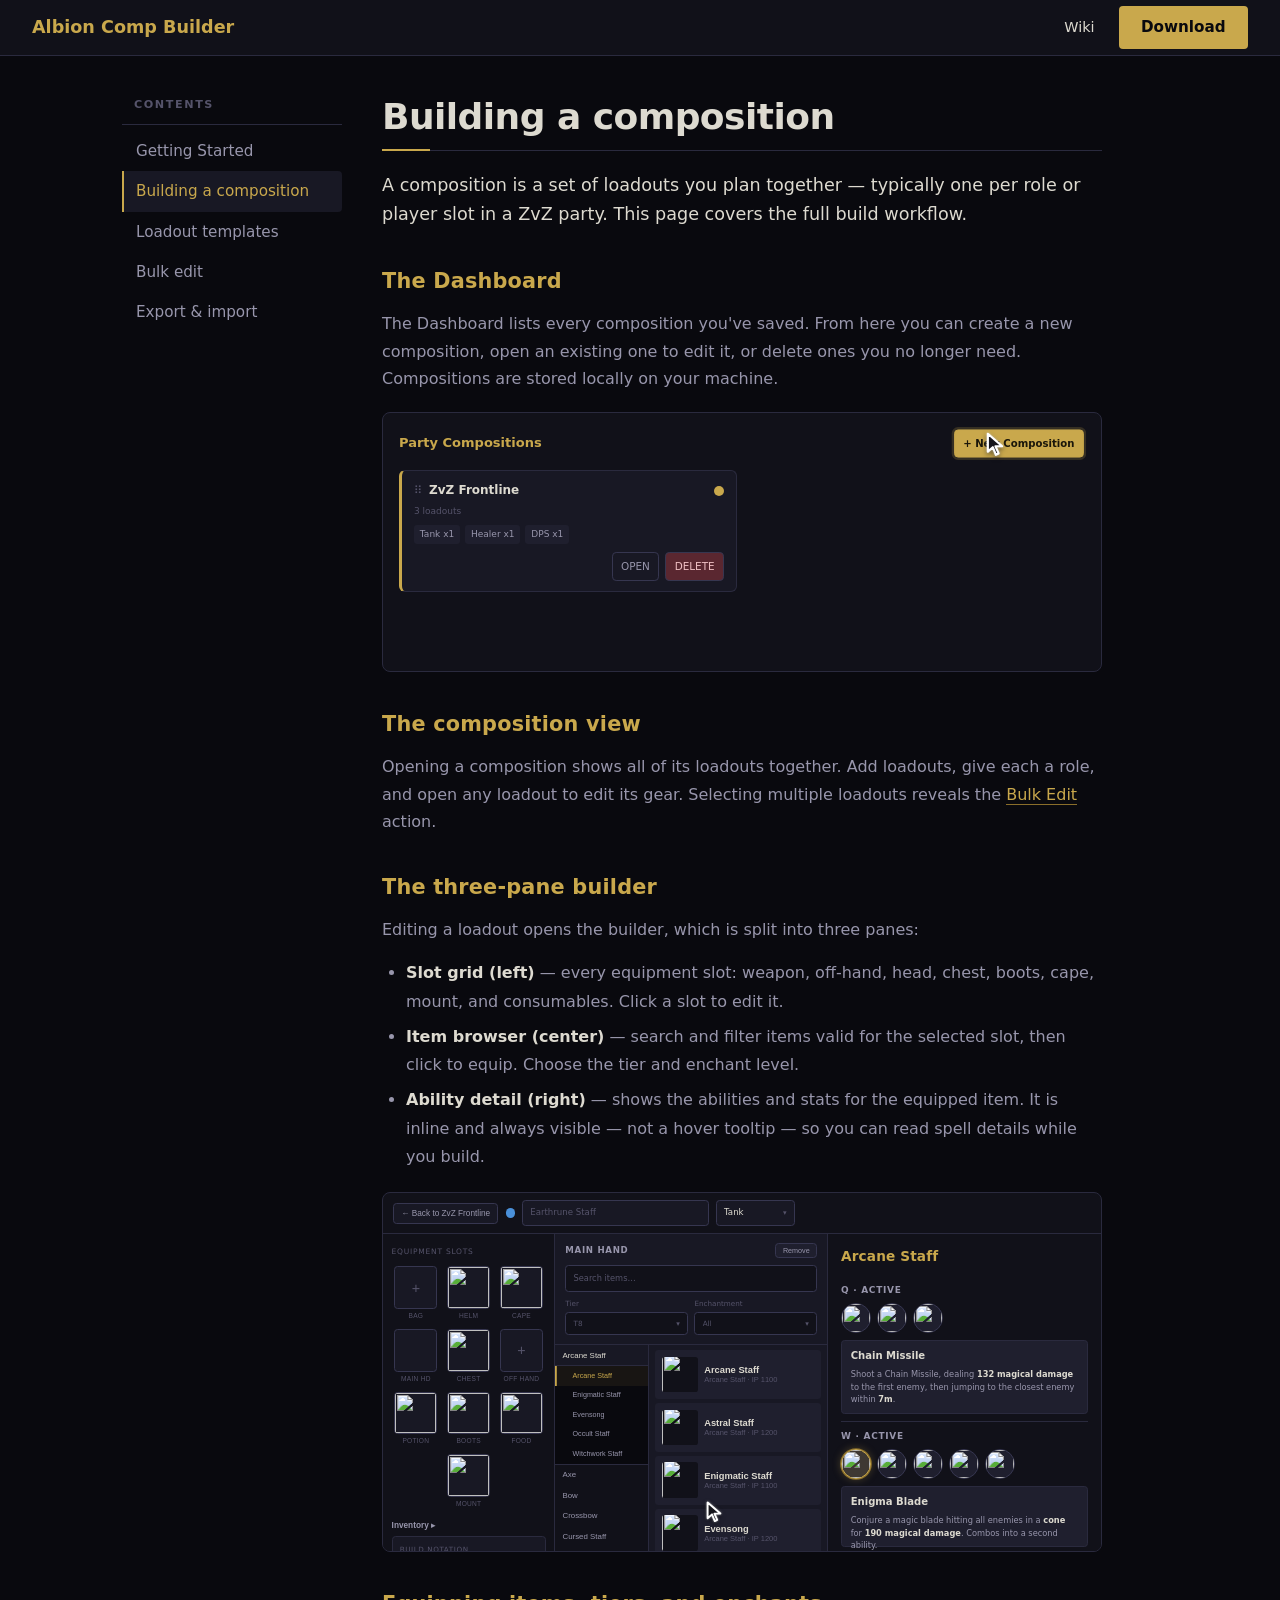
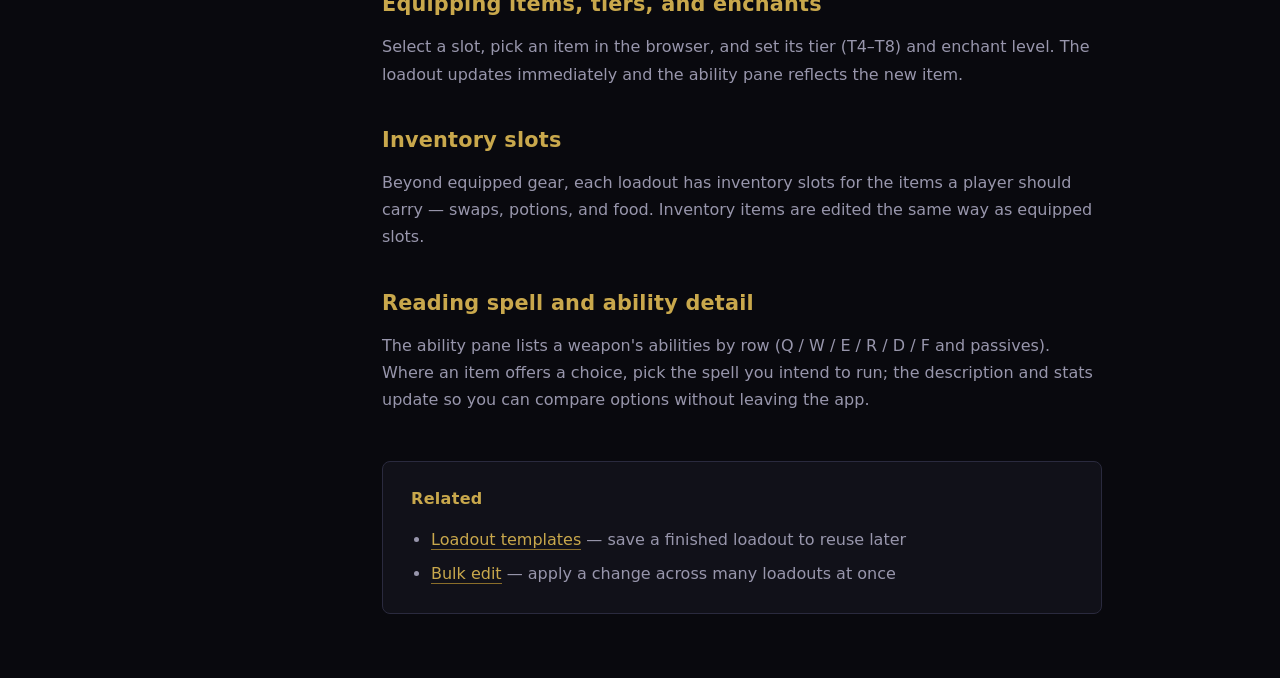
==== commit e9d1cd18: "chore(scenes): remove transitional CSS-animation gates and legacy s-* block All 8 demo scenes now ru" ====
--- a/wiki/building-a-composition/index.html
+++ b/wiki/building-a-composition/index.html
@@ -7,7 +7,6 @@
   <meta name="description" content="How to build a composition in Albion Comp Builder: the Dashboard, the three-pane loadout builder, slots, the item browser, inventory, and ability detail.">
   <link rel="stylesheet" href="../../assets/css/styles.css">
   <link rel="stylesheet" href="../../assets/css/scenes.css">
-  <script>document.documentElement.classList.add('js')</script>
 </head>
 <body>
 
--- a/assets/css/styles.css
+++ b/assets/css/styles.css
@@ -321,11 +321,6 @@
     gap: 1.5rem;
   }
 
-  .demo--feature {
-    width: 100%;
-    min-width: unset;
-  }
-
   #install {
     padding: 2.5rem 1.25rem;
   }
--- a/assets/css/scenes.css
+++ b/assets/css/scenes.css
@@ -1,8 +1,7 @@
 /* ===== Demo scenes ===================================================== */
-/* Auto-playing CSS mockups that replace the old static screenshot slots.
-   Animations run with zero JS (baseline); scenes.js only pauses off-screen
-   scenes when JS is present (html.js gate). prefers-reduced-motion freezes
-   each scene on its base frame. No binary assets. */
+/* Looks live here; ALL scene motion lives in scenes.js as GSAP timelines.
+   Base frames = completed look, so no-JS and prefers-reduced-motion both
+   rest on the finished frame without extra rules. No binary assets. */
 
 .demo {
   position: relative;
@@ -14,6 +13,9 @@
 .wiki-content .demo { height: 260px; margin: 1.25rem 0 2rem; }
 .demo--hero { height: 400px; margin-top: 1.5rem; }
 .demo--feature { height: 280px; flex: 1; min-width: 260px; }
+@media (max-width: 700px) {
+  .demo--feature { width: 100%; min-width: unset; }
+}
 
 .scene-stage {
   position: absolute;
@@ -53,64 +55,6 @@
 .sc-menu-item { display: flex; align-items: center; gap: 0.65em; border-radius: 0.3em; color: var(--text); font-size: 0.98em; font-weight: 600; padding: 0.7em 0.8em; white-space: nowrap; }
 .sc-menu-item--danger { color: #e05555; }
 .sc-spinner { width: 0.95em; height: 0.95em; border: 0.2em solid rgba(224,201,127,0.25); border-top-color: #e0c97f; border-radius: 50%; flex: none; }
-
-/* Shared primitives ---------------------------------------------------- */
-.s-cursor {
-  position: absolute;
-  width: 18px;
-  height: 26px;
-  /* macOS-style pointer: slim black arrow with a real white stroke (an SVG
-     stroke gives a crisp, even outline that a chained drop-shadow can't). */
-  background: url("data:image/svg+xml,<svg xmlns='http://www.w3.org/2000/svg' viewBox='0 0 20 28'><path d='M2 2 L2 22 L7.5 17 L11 25.5 L14 24 L10.5 16 L18 16 Z' fill='%2316161c' stroke='%23ffffff' stroke-width='2.4' stroke-linejoin='round'/></svg>") center/contain no-repeat;
-  filter: drop-shadow(0 0 1px rgba(255, 255, 255, 0.55)) drop-shadow(0 2px 2px rgba(0, 0, 0, 0.5));
-  transform-origin: 10% 7%;    /* press scales from the pointer tip */
-  z-index: 9;
-  pointer-events: none;
-}
-.s-card {
-  position: relative;
-  background: var(--s2);
-  border: 1px solid var(--border);
-  border-left: 3px solid var(--gold);
-  border-radius: 6px;
-  padding: 10px 12px;
-}
-.s-chip {
-  display: inline-block;
-  padding: 2px 7px;
-  border-radius: 4px;
-  background: var(--s3);
-  color: var(--text2);
-  font-size: 9px;
-}
-.s-btn {
-  display: inline-block;
-  padding: 4px 9px;
-  border-radius: 4px;
-  font-size: 9px;
-  letter-spacing: 0.03em;
-  background: var(--s3);
-  color: var(--text);
-}
-.s-btn--gold { background: var(--gold); color: #1a160a; font-weight: 700; }
-.s-dot { width: 7px; height: 7px; border-radius: 50%; display: inline-block; }
-.s-slot {
-  border: 1px solid var(--border2);
-  border-radius: 4px;
-  background: var(--s2);
-  aspect-ratio: 1;
-}
-.s-slot--filled { border-style: solid; }
-.s-slot--active { border: 1px dashed var(--gold); box-shadow: 0 0 0 2px rgba(201,168,76,0.18); }
-
-/* JS-only perf gate: pause scenes that are off-screen. With no JS the
-   html.js prefix never matches, so animations always run (PE baseline). */
-html.js .demo:not(.is-onscreen) .scene-stage,
-html.js .demo:not(.is-onscreen) .scene-stage * { animation-play-state: paused !important; }
-
-@media (prefers-reduced-motion: reduce) {
-  .scene-stage, .scene-stage * { animation: none !important; }
-}
 
 /* Scene: Dashboard ----------------------------------------------------- */
 .scene--dashboard .sd-head {
@@ -216,7 +160,7 @@
 .scene--builder .sb-cat-l2 { padding-left: 2.4cqw; font-size: 1cqw; }
 .scene--builder .sb-items { flex: 1; min-width: 0; padding: 0.7cqw 0.9cqw; overflow: hidden; display: flex; flex-direction: column; gap: 0.5cqw; }
 .scene--builder .sb-item { display: flex; align-items: center; gap: 0.9cqw; background: var(--s3); border: 1px solid transparent; border-radius: 0.5cqw; padding: 0.8cqw; text-align: left; width: 100%; }
-.scene--builder .sb-iic { width: 5cqw; height: 5cqw; flex: none; border-radius: 0.4cqw; background: var(--s1); overflow: hidden; display: flex; align-items: center; justify-content: center; }
+.scene--builder .sb-iic { width: 5cqw; height: 5cqw; flex: none; border: 0; border-radius: 0.4cqw; background: var(--s1); overflow: hidden; display: flex; align-items: center; justify-content: center; } /* sc-slot's border is unwanted here — old cells were borderless */
 .scene--builder .sb-iic img { width: 118%; height: 118%; object-fit: contain; }
 .scene--builder .sb-item strong { display: block; color: var(--text); font-size: 1.3cqw; }
 .scene--builder .sb-item small { display: block; color: var(--text3); font-size: 1.05cqw; }
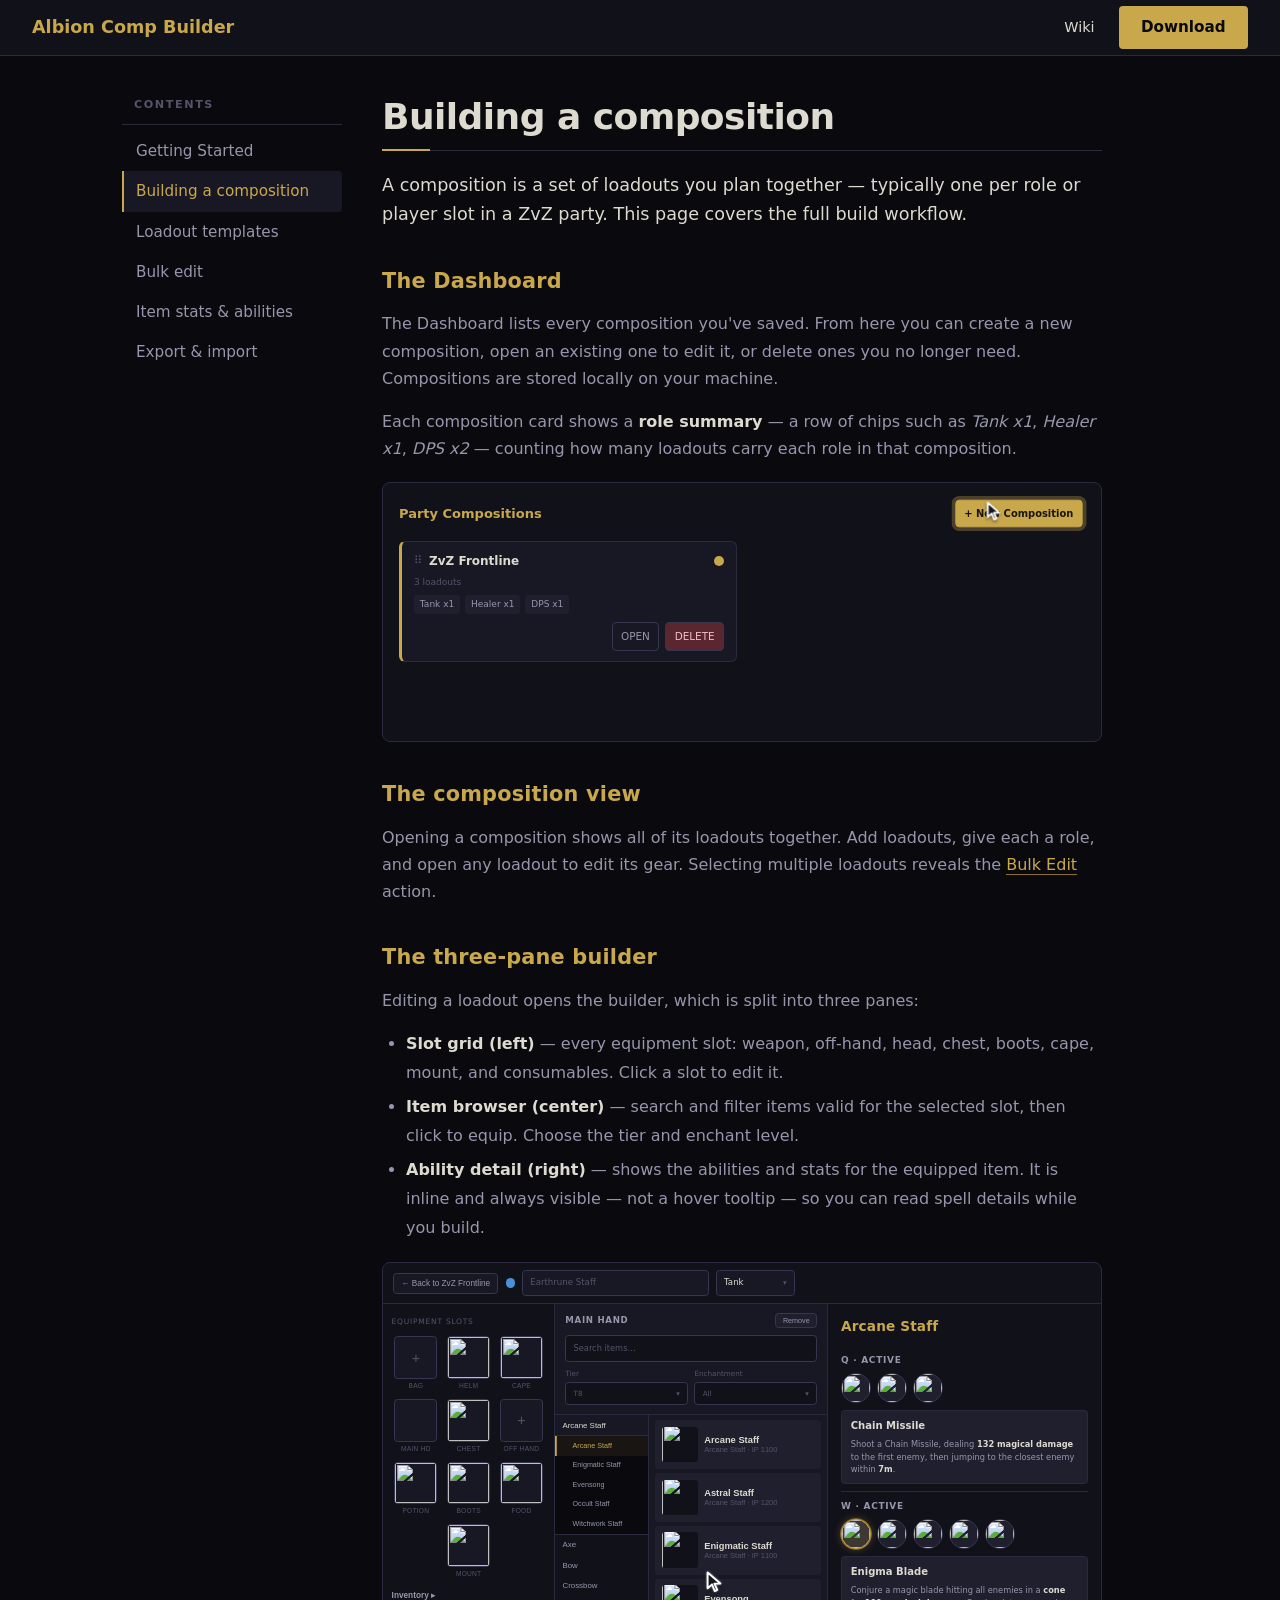
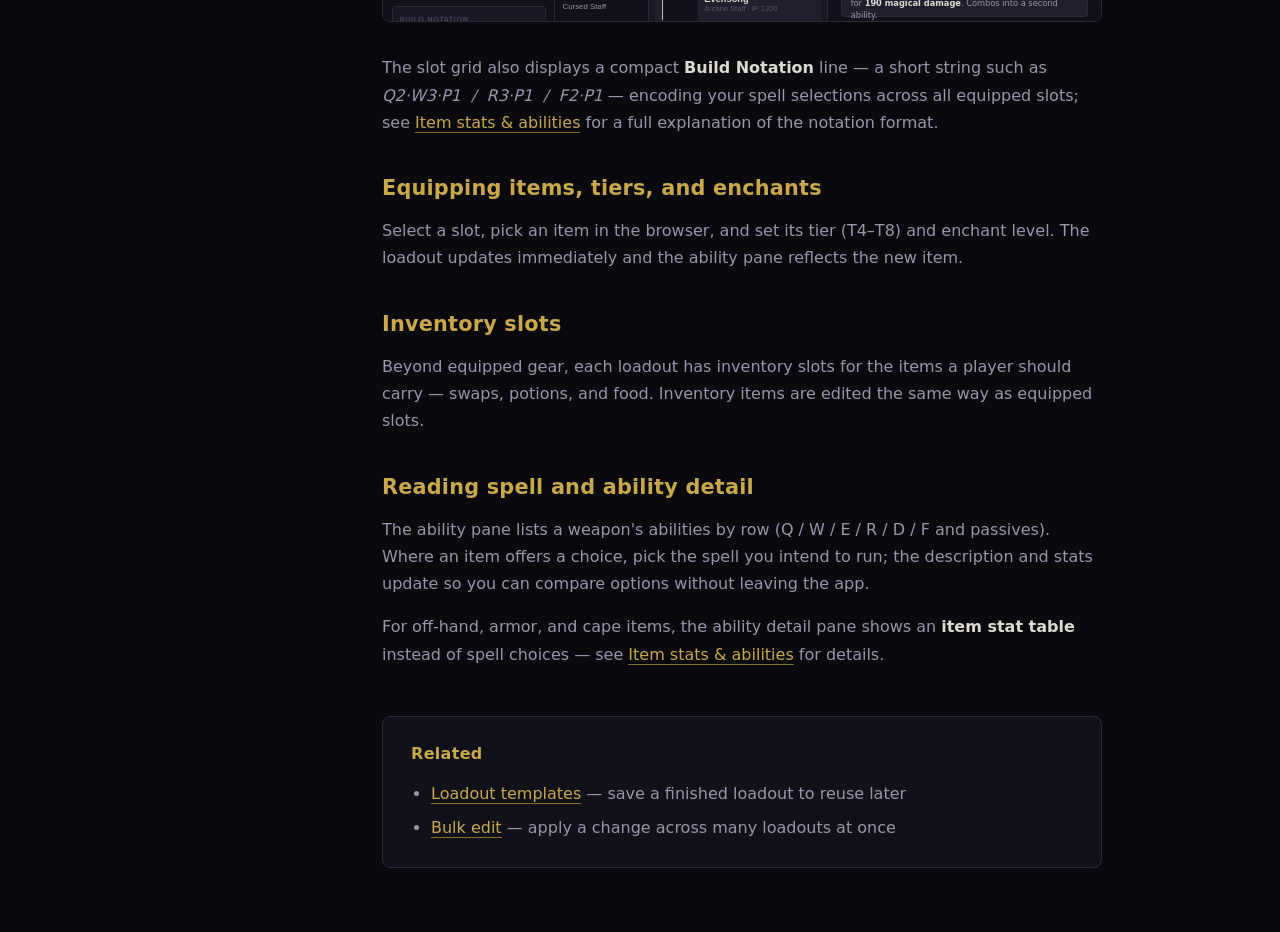
==== commit f719d323: "docs(wiki): cover role summary, notation line, stat-block pointer" ====
--- a/wiki/building-a-composition/index.html
+++ b/wiki/building-a-composition/index.html
@@ -30,6 +30,7 @@
 
       <h2>The Dashboard</h2>
       <p>The Dashboard lists every composition you've saved. From here you can create a new composition, open an existing one to edit it, or delete ones you no longer need. Compositions are stored locally on your machine.</p>
+      <p>Each composition card shows a <strong>role summary</strong> — a row of chips such as <em>Tank x1</em>, <em>Healer x1</em>, <em>DPS x2</em> — counting how many loadouts carry each role in that composition.</p>
       <figure class="demo scene scene--dashboard" data-scene="dashboard" role="img" aria-label="Animated demo: the Party Compositions dashboard, pulsing the New Composition button as a new composition card appears.">
         <div class="scene-stage">
           <div class="sd-head"><span class="sd-title">Party Compositions</span><span class="sc-btn sc-btn--gold sd-new">+ New Composition</span></div>
@@ -130,6 +131,8 @@
               </div>
       </figure>
 
+      <p>The slot grid also displays a compact <strong>Build Notation</strong> line — a short string such as <em>Q2·W3·P1&nbsp;&nbsp;/&nbsp;&nbsp;R3·P1&nbsp;&nbsp;/&nbsp;&nbsp;F2·P1</em> — encoding your spell selections across all equipped slots; see <a href="../item-stats/">Item stats &amp; abilities</a> for a full explanation of the notation format.</p>
+
       <h2>Equipping items, tiers, and enchants</h2>
       <p>Select a slot, pick an item in the browser, and set its tier (T4–T8) and enchant level. The loadout updates immediately and the ability pane reflects the new item.</p>
 
@@ -138,6 +141,7 @@
 
       <h2>Reading spell and ability detail</h2>
       <p>The ability pane lists a weapon's abilities by row (Q / W / E / R / D / F and passives). Where an item offers a choice, pick the spell you intend to run; the description and stats update so you can compare options without leaving the app.</p>
+      <p>For off-hand, armor, and cape items, the ability detail pane shows an <strong>item stat table</strong> instead of spell choices — see <a href="../item-stats/">Item stats &amp; abilities</a> for details.</p>
 
       <div class="wiki-next">
         <h2>Related</h2>
--- a/assets/css/scenes.css
+++ b/assets/css/scenes.css
@@ -337,7 +337,7 @@
    width slot. Role colors are the REAL ROLE_COLORS from src/domain/loadouts.ts
    (Tank #4a90d9, Healer #4ec87a, DPS #e05555). Every animated element's BASE
    (non-animated) state = its COMPLETED look, so the scene rests correctly under
-   prefers-reduced-motion (animation:none). */
+   prefers-reduced-motion (GSAP early-return). */
 
 /* Shared faithful loadout card (mirrors .loadout-card: header + 3-col
    mini-slot-grid + notation). Sized in cqw; used by the picker grid AND the
@@ -458,7 +458,7 @@
    1cqw = 1% of demo width. Role colors are the REAL ROLE_COLORS from
    src/domain/loadouts.ts (Tank #4a90d9, Healer #4ec87a, DPS #e05555).
    Every animated element's BASE (non-animated) state = its COMPLETED look, so
-   each scene rests correctly under prefers-reduced-motion (animation:none) AND
+   each scene rests correctly under prefers-reduced-motion (GSAP early-return) AND
    headless single-frame captures land on the finished frame. EXCEPTIONS (per
    the real climax): the export dropdown and the import modal rest CLOSED
    (base opacity 0), while the export banner and the new import card rest SHOWN. */
@@ -616,3 +616,70 @@
 /* Motion driven by SCENES['export-import'] GSAP timeline.
    Static base = old 100% state: both overlays opacity:0, modal1 opacity:0, modal2 opacity:1,
    new card opacity:1 transform:none, cursor at 74.5%,7.7%. */
+
+/* Scene: Item stats & abilities ---------------------------------------- */
+/* Two-pane layout: left = item browser (tier + enchant filter header + item
+   list), right = ability detail pane (sc-card) showing an off-hand's item
+   stat table. The demo story: cursor clicks Tier (T6→T8), values update;
+   cursor clicks Enchantment (All→.3), values update again. Rest frame =
+   T8.3 values (the end state of the demo story) with tier "T8" + ench ".3".
+   1cqw = 1% of demo width; sizes in cqw for uniform scaling. */
+.demo.scene--item-stats { container-type: inline-size; aspect-ratio: 1.9 / 1; height: auto; }
+.scene--item-stats .scene-stage { padding: 0; display: flex; flex-direction: column; font-size: 1.4cqw; text-align: left; }
+
+/* Two-pane flex container */
+.scene--item-stats .is-layout { display: flex; flex: 1; min-height: 0; position: absolute; inset: 0; }
+
+/* Left: item browser panel */
+.scene--item-stats .is-browser { flex: 0 0 48%; background: var(--s2); border-right: 1px solid var(--border); display: flex; flex-direction: column; min-width: 0; overflow: hidden; }
+.scene--item-stats .is-bhead { border-bottom: 1px solid var(--border); padding: 1.2cqw 1.4cqw; display: flex; flex-direction: column; gap: 0.9cqw; flex: none; }
+.scene--item-stats .is-titlerow { display: flex; align-items: center; justify-content: space-between; }
+.scene--item-stats .is-titlerow strong { color: var(--text2); font-size: 1.2cqw; letter-spacing: 0.08em; text-transform: uppercase; }
+/* Tier and Enchantment filter row */
+.scene--item-stats .is-filters { display: flex; gap: 1cqw; }
+.scene--item-stats .is-filterfield { flex: 1; display: flex; flex-direction: column; gap: 0.4cqw; min-width: 0; }
+.scene--item-stats .is-flabel { color: var(--text3); font-size: 1cqw; }
+/* is-tier / is-ench: sc-btn provides border/background/color/border-radius/font-size/padding;
+   overrides: font-size (1.15cqw), padding (0.7cqw 1cqw), display:flex, align-items, justify-content:space-between */
+.scene--item-stats .is-tier,
+.scene--item-stats .is-ench { font-size: 1.15cqw; padding: 0.7cqw 1cqw; display: flex; align-items: center; justify-content: space-between; }
+.scene--item-stats .is-tier::after,
+.scene--item-stats .is-ench::after { content: '▾'; color: var(--text3); font-size: 0.9cqw; margin-left: 0.5cqw; }
+
+/* Item list body */
+.scene--item-stats .is-bbody { flex: 1; padding: 0.7cqw 0.9cqw; overflow: hidden; display: flex; flex-direction: column; gap: 0.5cqw; }
+.scene--item-stats .is-itemrow { display: flex; align-items: center; gap: 0.9cqw; background: var(--s3); border: 1px solid transparent; border-radius: 0.5cqw; padding: 0.8cqw; }
+/* Selected item row */
+.scene--item-stats .is-itemrow--sel { border-color: var(--gold); background: rgba(201,168,76,0.08); }
+.scene--item-stats .is-iic { width: 5.5cqw; height: 5.5cqw; flex: none; border-radius: 0.4cqw; background: var(--s1); overflow: hidden; display: flex; align-items: center; justify-content: center; }
+.scene--item-stats .is-iic img { width: 100%; height: 100%; object-fit: contain; display: block; }
+.scene--item-stats .is-itext { display: flex; flex-direction: column; gap: 0.25cqw; min-width: 0; }
+.scene--item-stats .is-itext strong { display: block; color: var(--text); font-size: 1.3cqw; white-space: nowrap; overflow: hidden; text-overflow: ellipsis; }
+.scene--item-stats .is-itext small { display: block; color: var(--text3); font-size: 1.05cqw; }
+
+/* Right: ability detail pane (sc-card) */
+/* sc-card provides background/border/display:flex/flex-direction:column/overflow:hidden;
+   overrides: flex:1, border-radius:0, border-left:0 (seam covered by left pane border-right) */
+.scene--item-stats .is-detail { flex: 1; border-radius: 0; border: 0; overflow: hidden; min-width: 0; background: var(--s1); }
+/* sc-head provides display:flex/align-items/background(--s3)/border-bottom/padding/gap;
+   overrides: padding (1.2cqw 1.4cqw), gap (0.8cqw) */
+.scene--item-stats .is-detail .sc-head { padding: 1.2cqw 1.4cqw; gap: 0.8cqw; border-bottom: 1px solid var(--border); }
+/* sc-title provides color(--text)/font-weight:700/font-size:1.1em/white-space/overflow/ellipsis;
+   override: font-size (1.6cqw) */
+.scene--item-stats .is-detail .sc-title { font-size: 1.6cqw; }
+/* sc-chip provides display:inline-block/padding/border-radius/background/color/font-size;
+   override: font-size (1.05cqw), padding (0.28cqw 0.7cqw) */
+.scene--item-stats .is-detail .sc-chip { font-size: 1.05cqw; padding: 0.28cqw 0.7cqw; }
+
+/* Stat block */
+.scene--item-stats .is-statblock { padding: 1.2cqw 1.4cqw; display: flex; flex-direction: column; gap: 0; }
+.scene--item-stats .is-statrow { display: flex; align-items: center; justify-content: space-between; padding: 0.9cqw 0; border-bottom: 1px solid var(--border); }
+.scene--item-stats .is-statrow:last-child { border-bottom: 0; }
+.scene--item-stats .is-statlabel { color: var(--text2); font-size: 1.2cqw; }
+.scene--item-stats .is-statval { color: var(--gold); font-weight: 700; font-size: 1.2cqw; }
+
+/* Cursor: rest at end-of-cycle state = on the Enchantment button (top-right of browser).
+   sc-cursor provides position/size/bg/filter/transform-origin/z-index primitives. */
+.scene--item-stats .sc-cursor { width: max(13px, 1.8cqw); height: max(18px, 2.5cqw); left: 38%; top: 19%; }
+/* Base (rest) frame = T8.3 values + tier "T8" + ench ".3" — the end state of the demo story.
+   GSAP timeline set()s T6/All at t=0 and steps up through T8 → T8.3 during the cycle. */
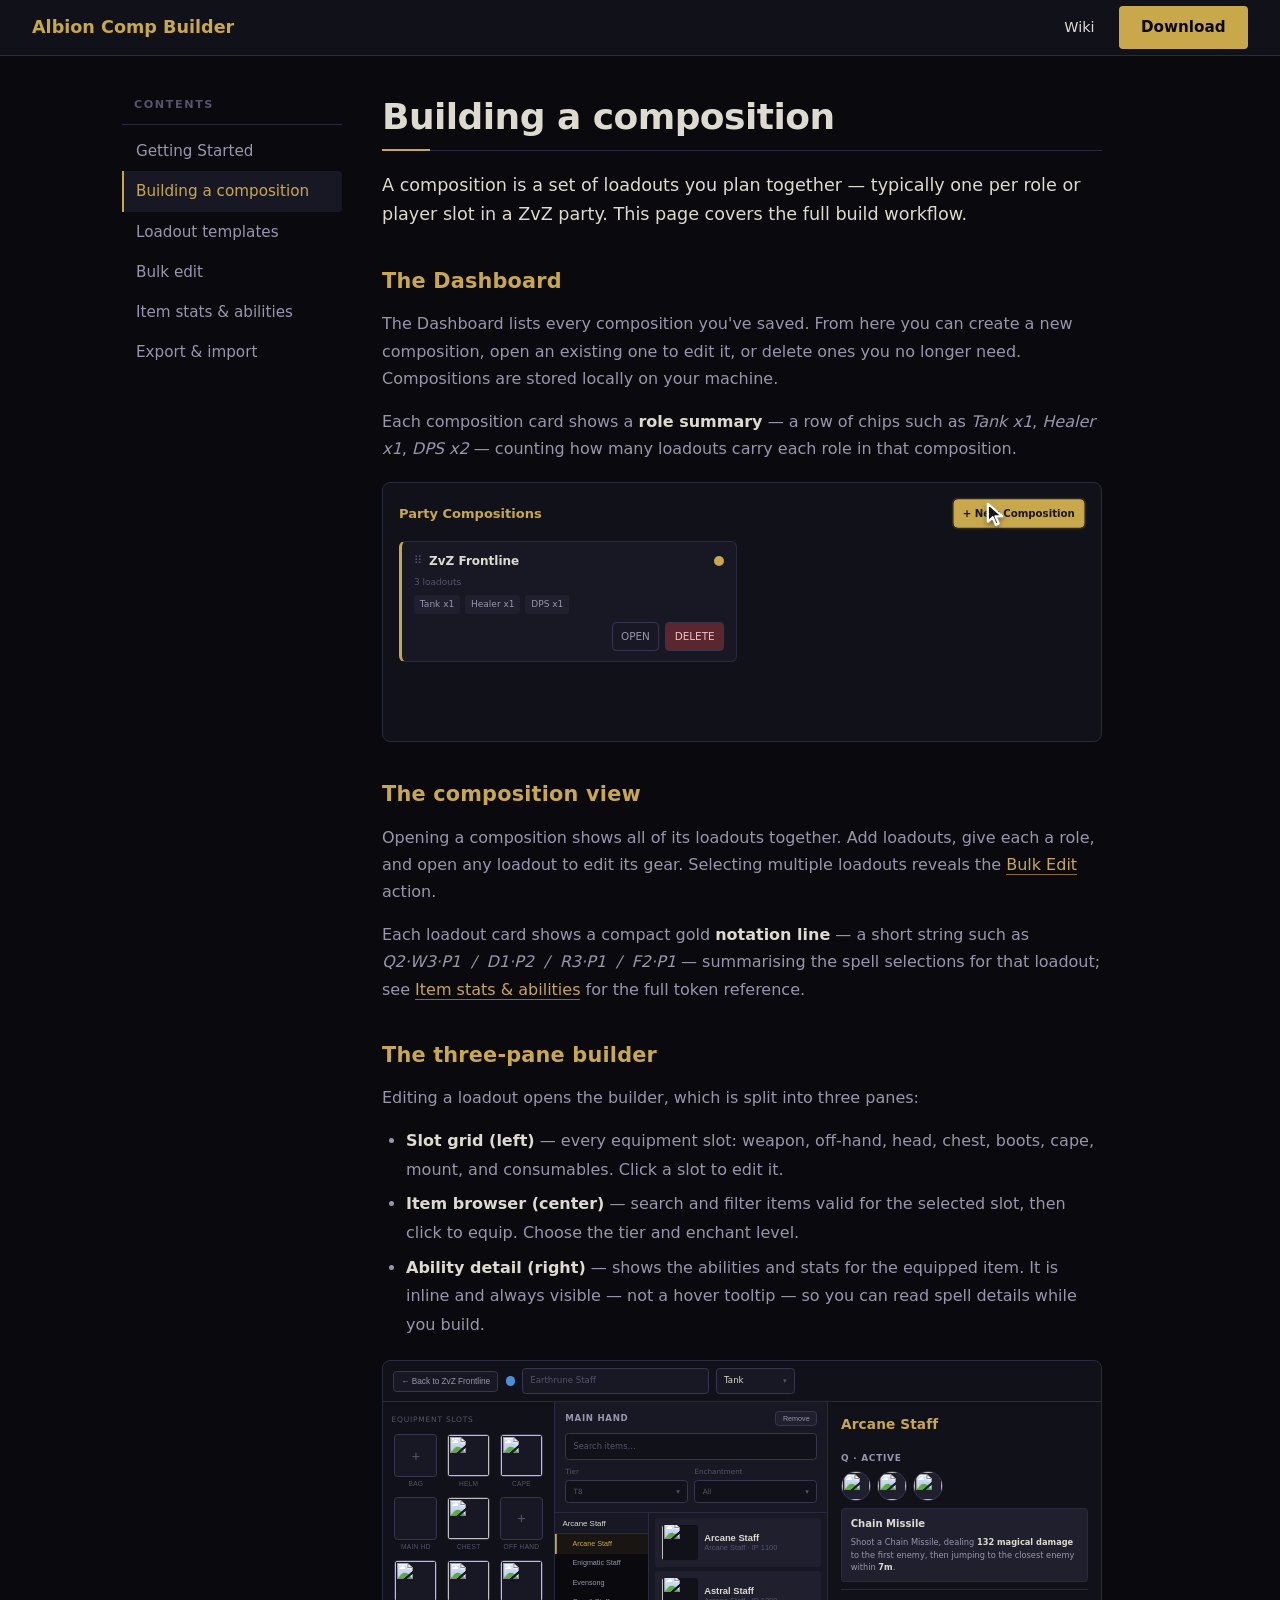
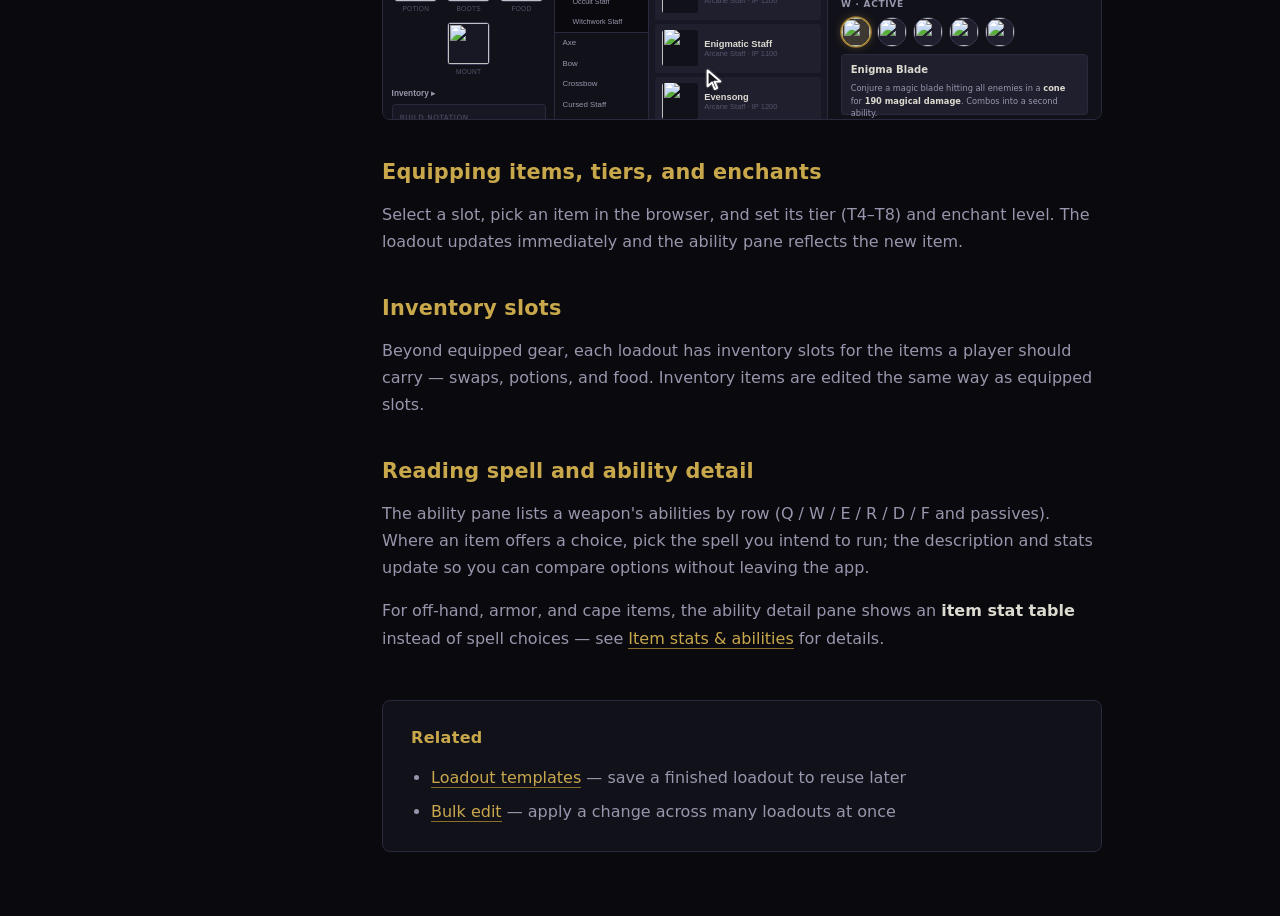
==== commit 4f02e7e5: "docs(wiki): notation line belongs to loadout cards, not the slot grid" ====
--- a/wiki/building-a-composition/index.html
+++ b/wiki/building-a-composition/index.html
@@ -54,6 +54,7 @@
 
       <h2>The composition view</h2>
       <p>Opening a composition shows all of its loadouts together. Add loadouts, give each a role, and open any loadout to edit its gear. Selecting multiple loadouts reveals the <a href="../bulk-edit/">Bulk Edit</a> action.</p>
+      <p>Each loadout card shows a compact gold <strong>notation line</strong> — a short string such as <em>Q2·W3·P1&nbsp;&nbsp;/&nbsp;&nbsp;D1·P2&nbsp;&nbsp;/&nbsp;&nbsp;R3·P1&nbsp;&nbsp;/&nbsp;&nbsp;F2·P1</em> — summarising the spell selections for that loadout; see <a href="../item-stats/">Item stats &amp; abilities</a> for the full token reference.</p>
 
       <h2>The three-pane builder</h2>
       <p>Editing a loadout opens the builder, which is split into three panes:</p>
@@ -131,8 +132,6 @@
               </div>
       </figure>
 
-      <p>The slot grid also displays a compact <strong>Build Notation</strong> line — a short string such as <em>Q2·W3·P1&nbsp;&nbsp;/&nbsp;&nbsp;R3·P1&nbsp;&nbsp;/&nbsp;&nbsp;F2·P1</em> — encoding your spell selections across all equipped slots; see <a href="../item-stats/">Item stats &amp; abilities</a> for a full explanation of the notation format.</p>
-
       <h2>Equipping items, tiers, and enchants</h2>
       <p>Select a slot, pick an item in the browser, and set its tier (T4–T8) and enchant level. The loadout updates immediately and the ability pane reflects the new item.</p>
 
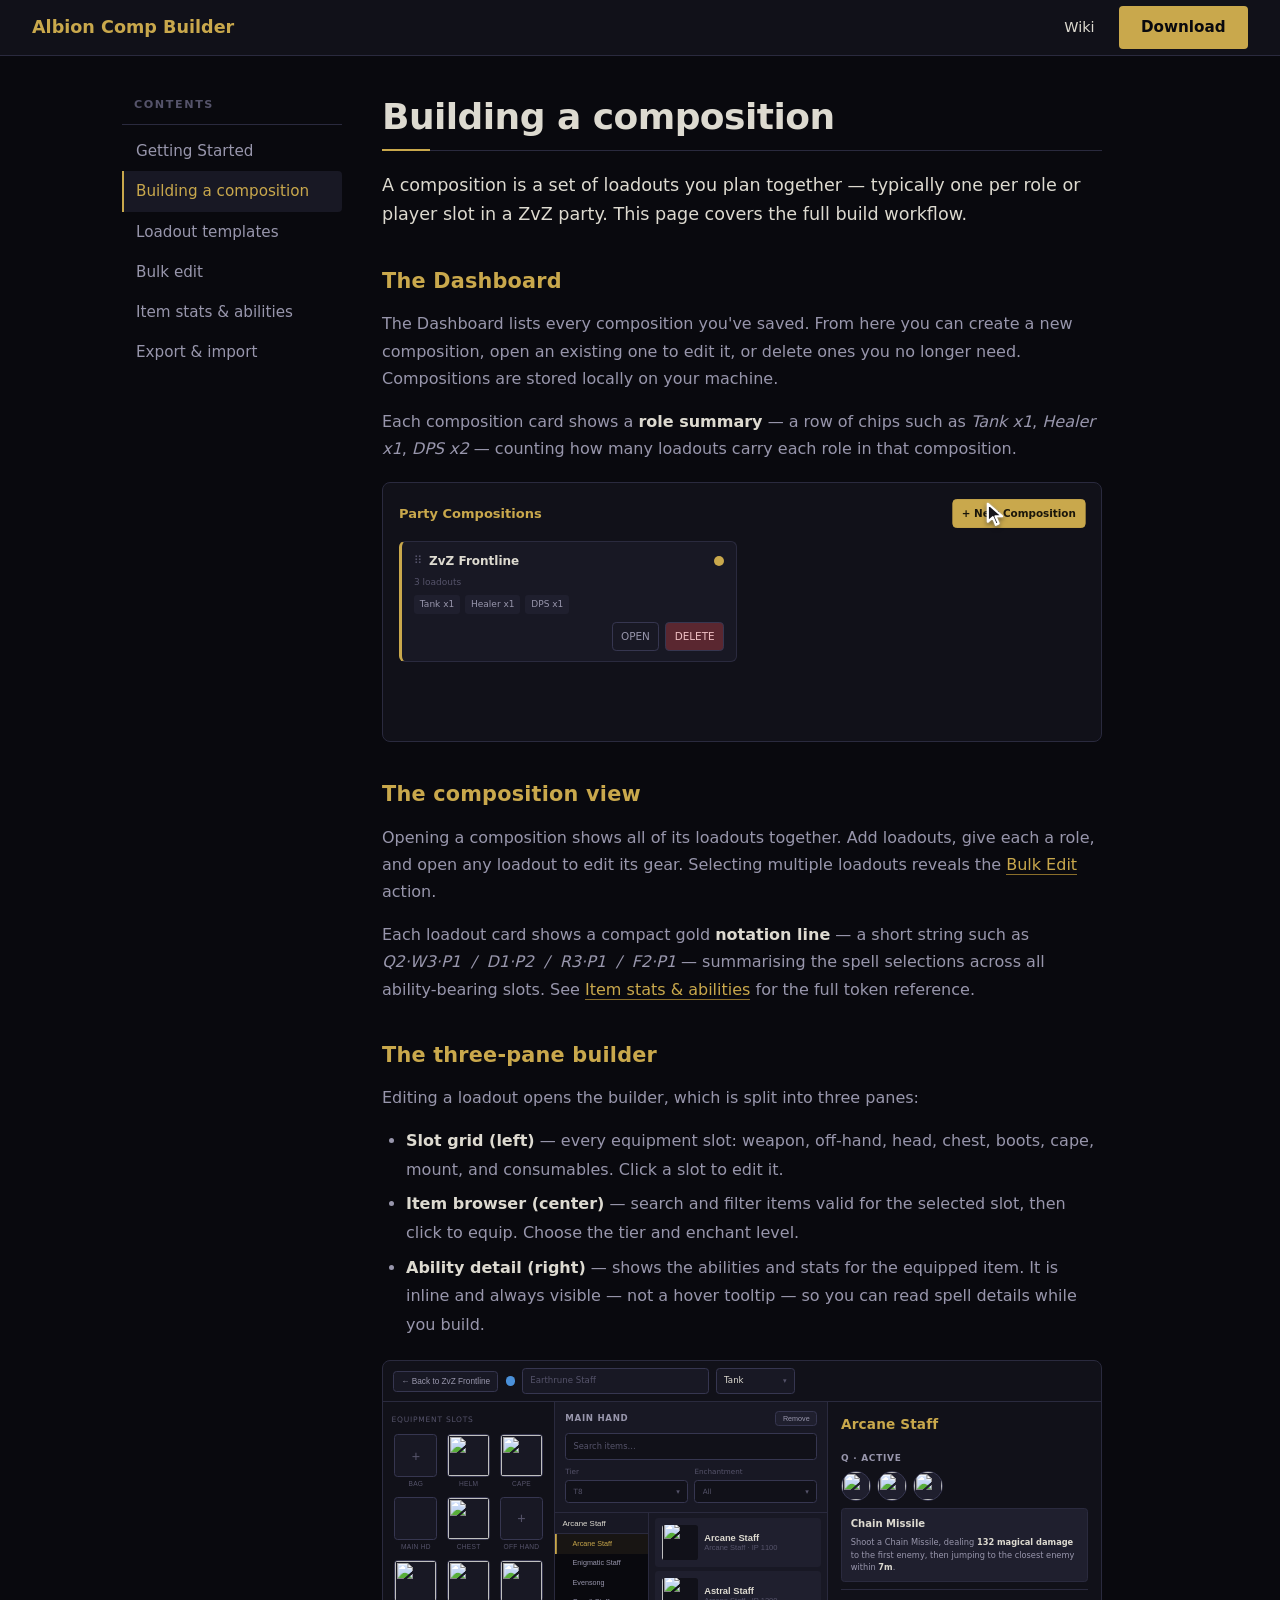
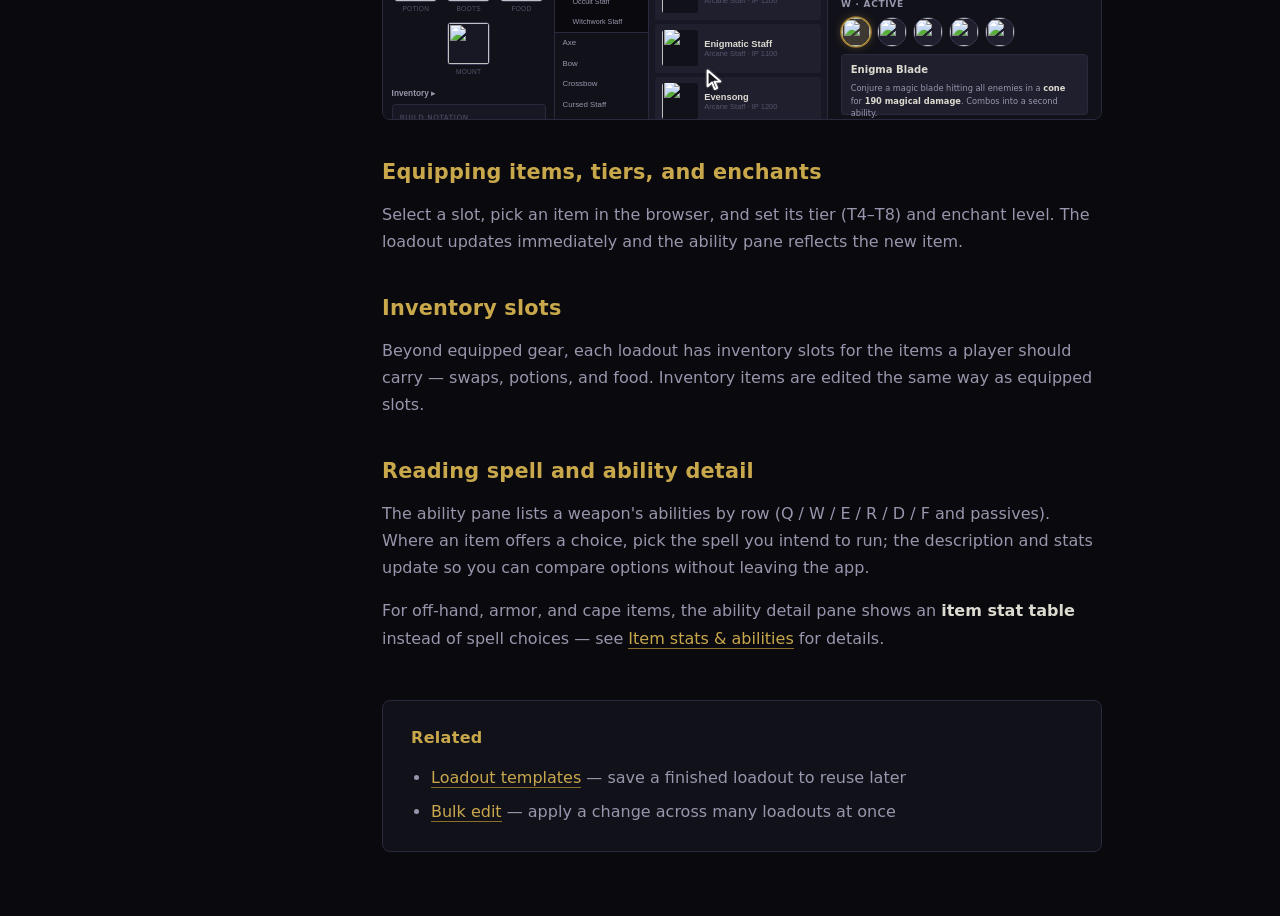
==== commit 6683e3e0: "docs(wiki): split notation-line sentence, align scope wording with item-stats page" ====
--- a/wiki/building-a-composition/index.html
+++ b/wiki/building-a-composition/index.html
@@ -54,7 +54,7 @@
 
       <h2>The composition view</h2>
       <p>Opening a composition shows all of its loadouts together. Add loadouts, give each a role, and open any loadout to edit its gear. Selecting multiple loadouts reveals the <a href="../bulk-edit/">Bulk Edit</a> action.</p>
-      <p>Each loadout card shows a compact gold <strong>notation line</strong> — a short string such as <em>Q2·W3·P1&nbsp;&nbsp;/&nbsp;&nbsp;D1·P2&nbsp;&nbsp;/&nbsp;&nbsp;R3·P1&nbsp;&nbsp;/&nbsp;&nbsp;F2·P1</em> — summarising the spell selections for that loadout; see <a href="../item-stats/">Item stats &amp; abilities</a> for the full token reference.</p>
+      <p>Each loadout card shows a compact gold <strong>notation line</strong> — a short string such as <em>Q2·W3·P1&nbsp;&nbsp;/&nbsp;&nbsp;D1·P2&nbsp;&nbsp;/&nbsp;&nbsp;R3·P1&nbsp;&nbsp;/&nbsp;&nbsp;F2·P1</em> — summarising the spell selections across all ability-bearing slots. See <a href="../item-stats/">Item stats &amp; abilities</a> for the full token reference.</p>
 
       <h2>The three-pane builder</h2>
       <p>Editing a loadout opens the builder, which is split into three panes:</p>
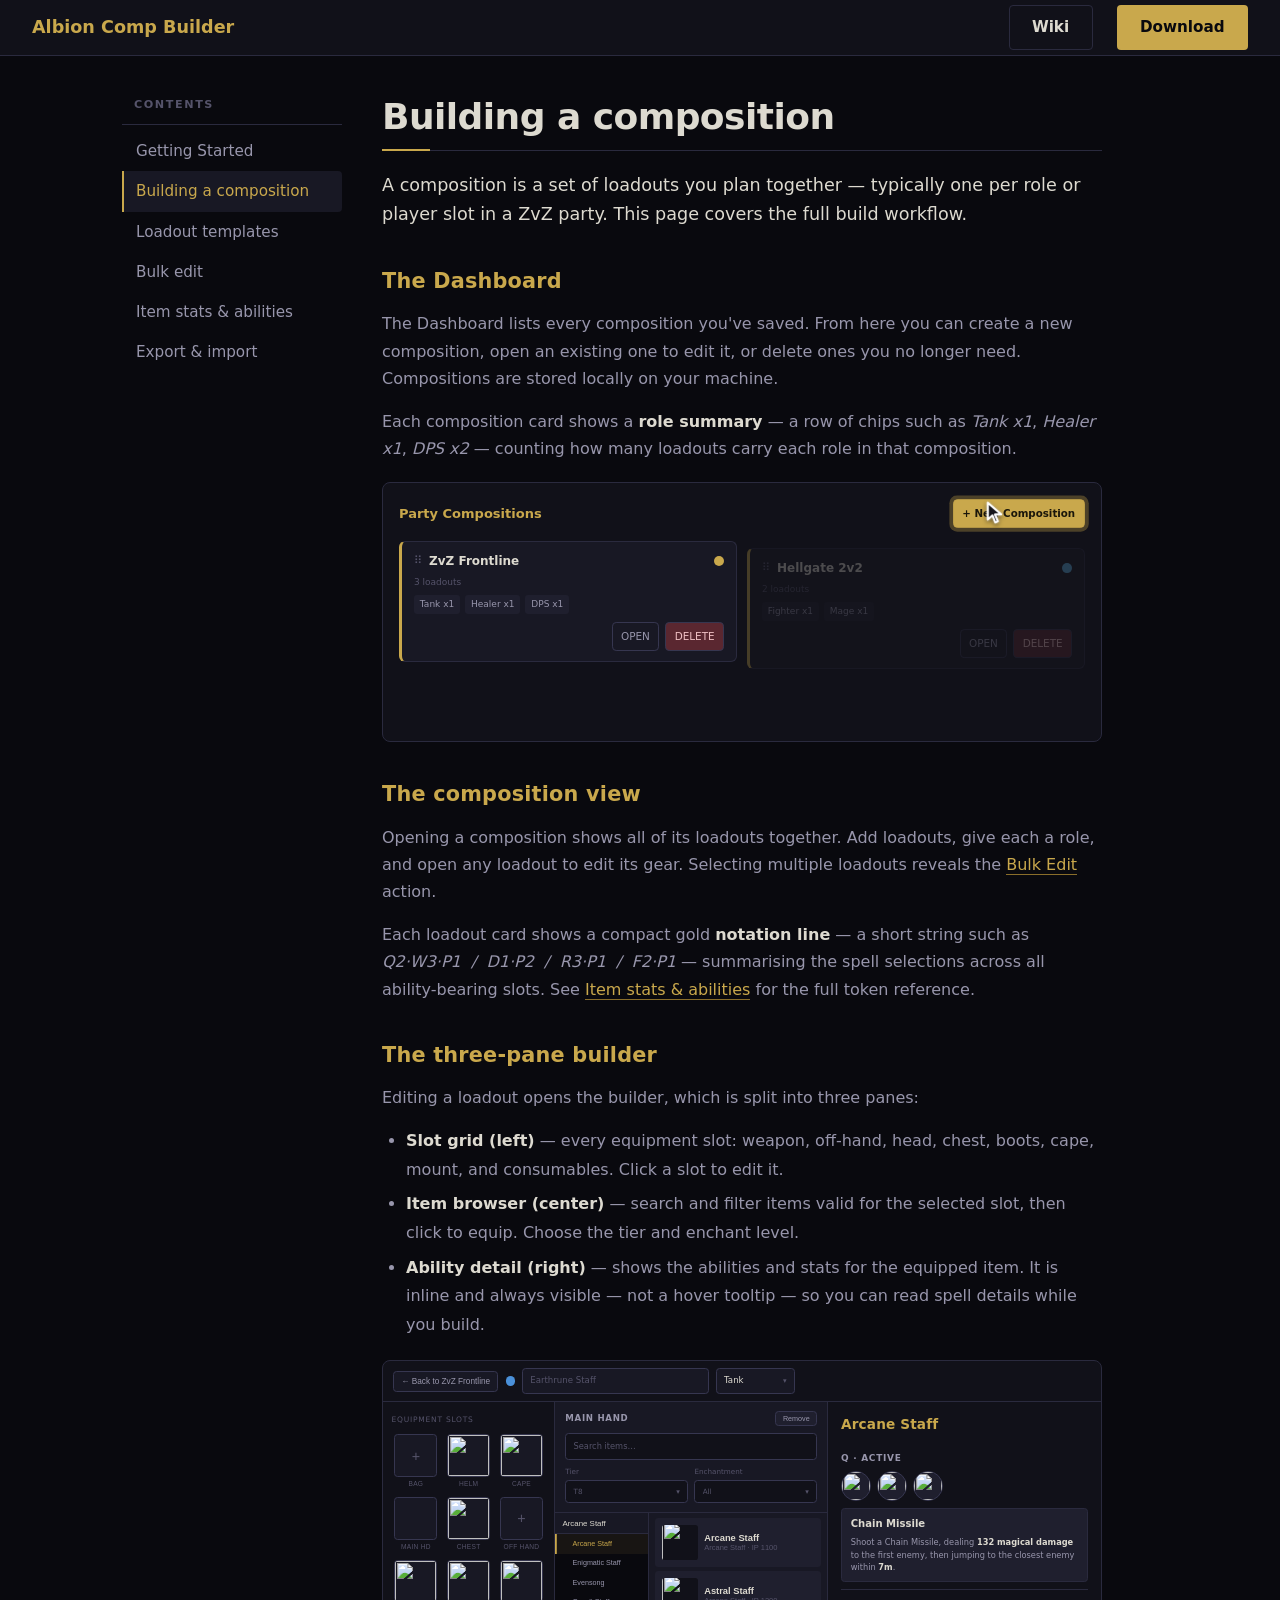
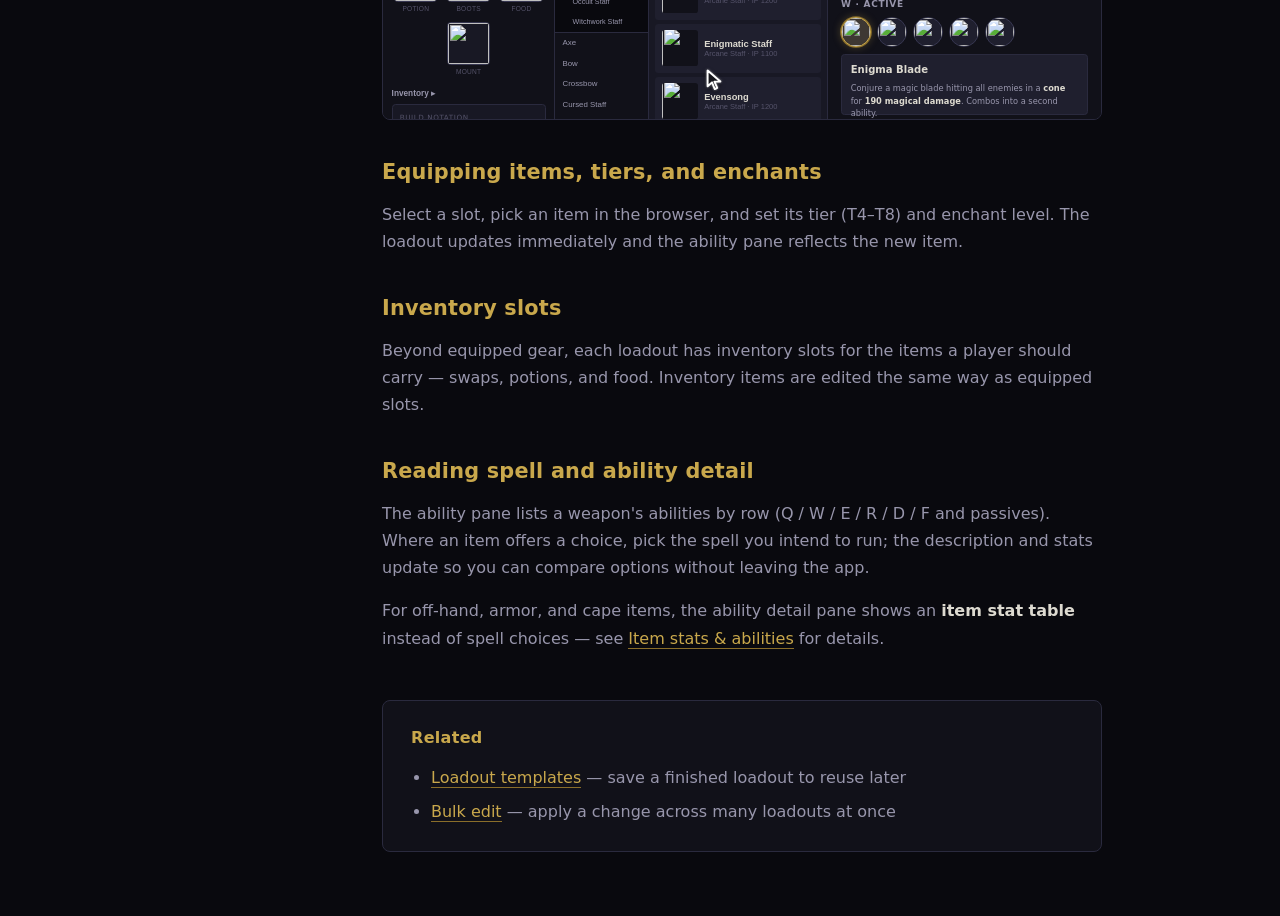
==== commit 53c54d9b: "feat: promote Wiki and Support to nav buttons" ====
--- a/wiki/building-a-composition/index.html
+++ b/wiki/building-a-composition/index.html
@@ -13,7 +13,7 @@
   <nav>
     <a href="../../" class="nav-brand">Albion Comp Builder</a>
     <div class="nav-links">
-      <a href="../getting-started/" class="nav-wiki-link">Wiki</a>
+      <a href="../getting-started/" class="btn btn-ghost">Wiki</a>
       <a href="../../#install" class="btn btn-gold">Download</a>
     </div>
   </nav>
--- a/assets/css/styles.css
+++ b/assets/css/styles.css
@@ -31,6 +31,7 @@
 .btn {
   display: inline-block;
   padding: 0.6rem 1.4rem;
+  border: 1px solid transparent;
   border-radius: 4px;
   font-weight: 600;
   font-size: 0.95rem;
@@ -46,6 +47,17 @@
 .btn-gold {
   background: var(--gold);
   color: #09090e;
+}
+
+.btn-ghost {
+  background: transparent;
+  border-color: var(--border);
+  color: var(--text);
+}
+.btn-ghost:hover {
+  opacity: 1;
+  border-color: var(--gold);
+  color: var(--gold);
 }
 
 .btn-full {
@@ -331,15 +343,6 @@
 }
 
 /* ===== Wiki ===== */
-.nav-wiki-link {
-  color: var(--text);
-  text-decoration: none;
-  font-size: 0.9rem;
-}
-
-.nav-wiki-link:hover {
-  color: var(--gold);
-}
 
 .link-learn {
   color: var(--gold);
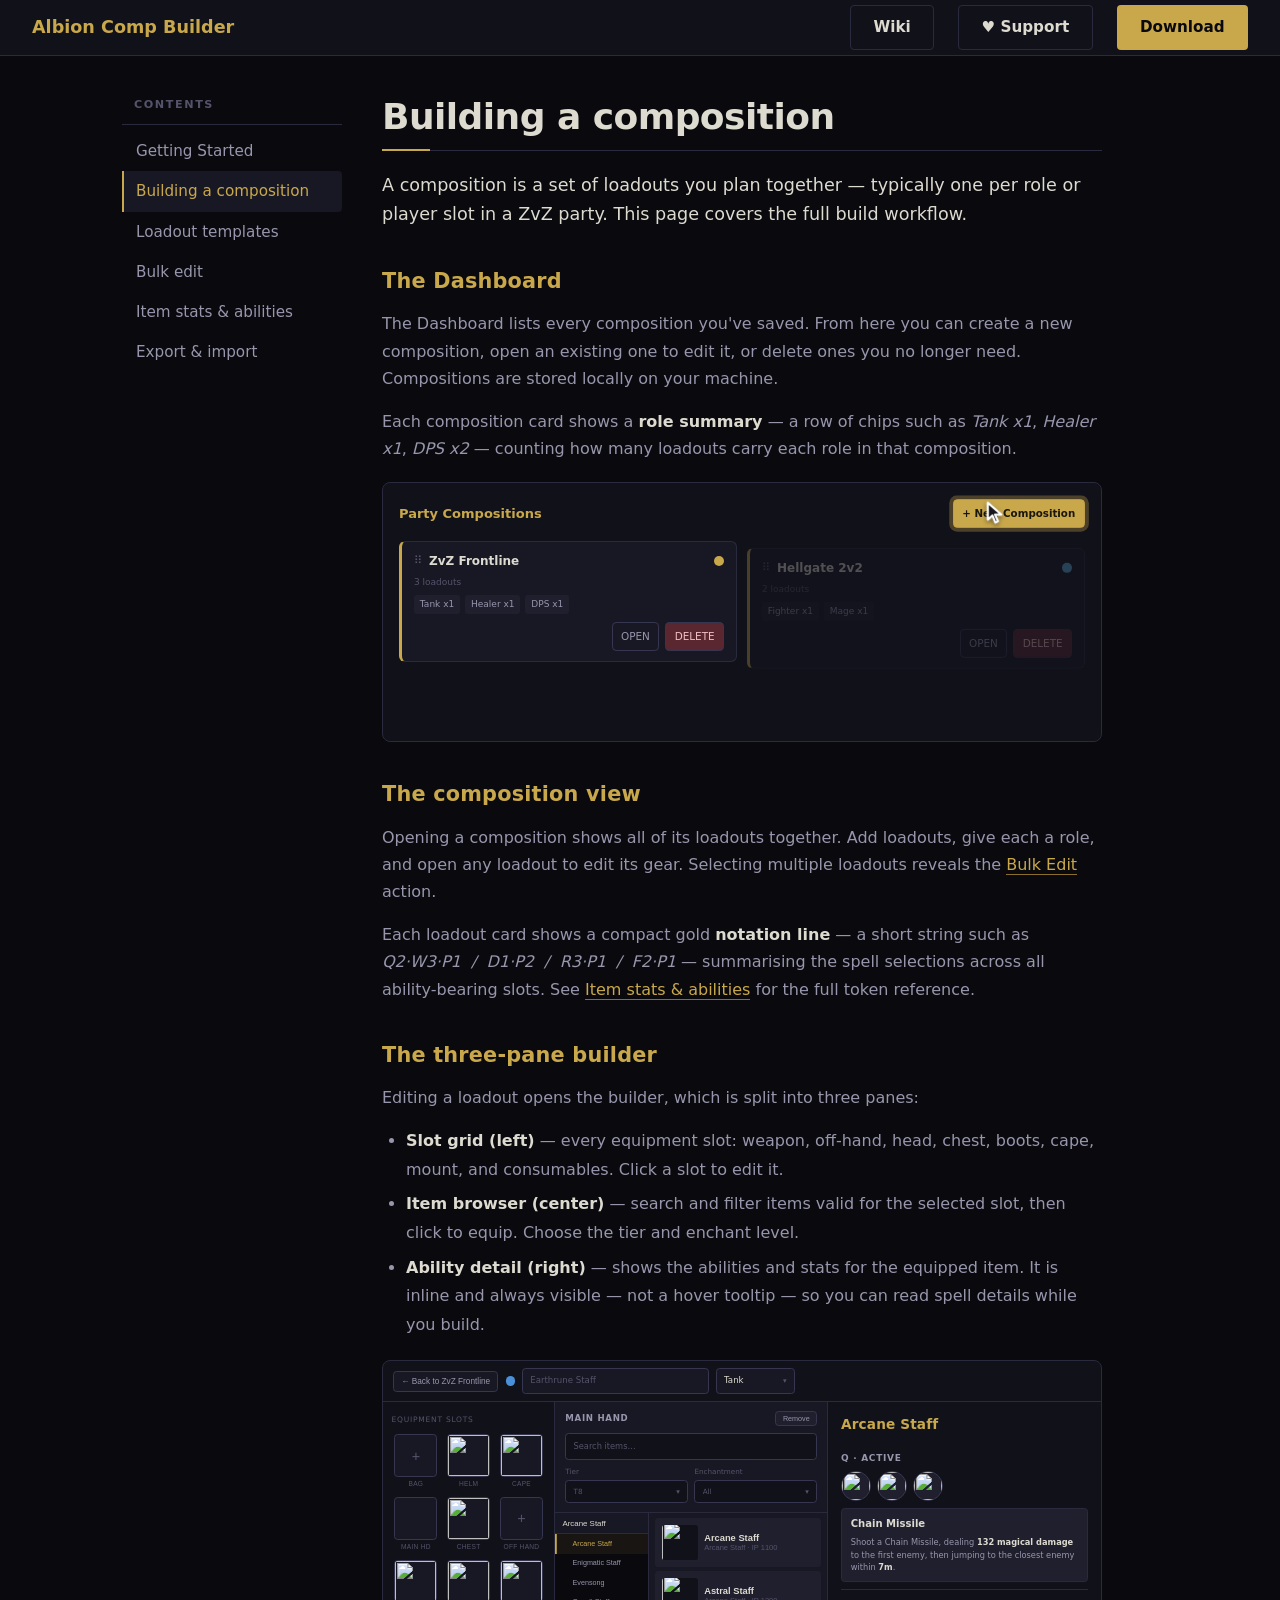
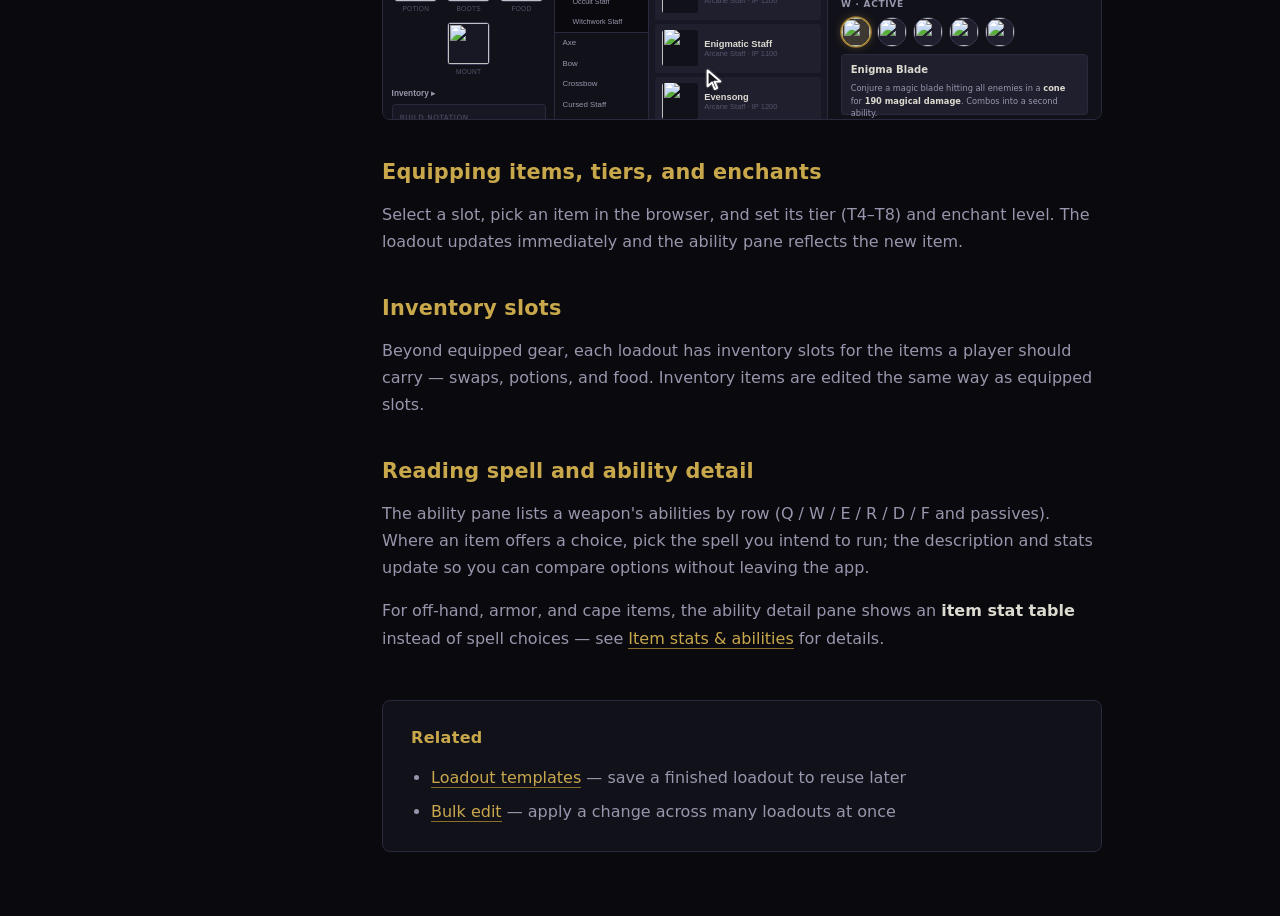
==== commit aecefd40: "feat: add Support button to wiki page nav" ====
--- a/wiki/building-a-composition/index.html
+++ b/wiki/building-a-composition/index.html
@@ -14,6 +14,7 @@
     <a href="../../" class="nav-brand">Albion Comp Builder</a>
     <div class="nav-links">
       <a href="../getting-started/" class="btn btn-ghost">Wiki</a>
+      <a href="https://ko-fi.com/sudorain" target="_blank" rel="noopener noreferrer" class="btn btn-ghost">♥ Support</a>
       <a href="../../#install" class="btn btn-gold">Download</a>
     </div>
   </nav>
--- a/assets/css/styles.css
+++ b/assets/css/styles.css
@@ -296,6 +296,12 @@
   text-decoration: underline;
 }
 
+.footer-sep {
+  color: var(--text3);
+  font-size: 0.95rem;
+  margin: 0 0.75rem;
+}
+
 footer p {
   color: var(--text3);
   font-size: 0.85rem;
